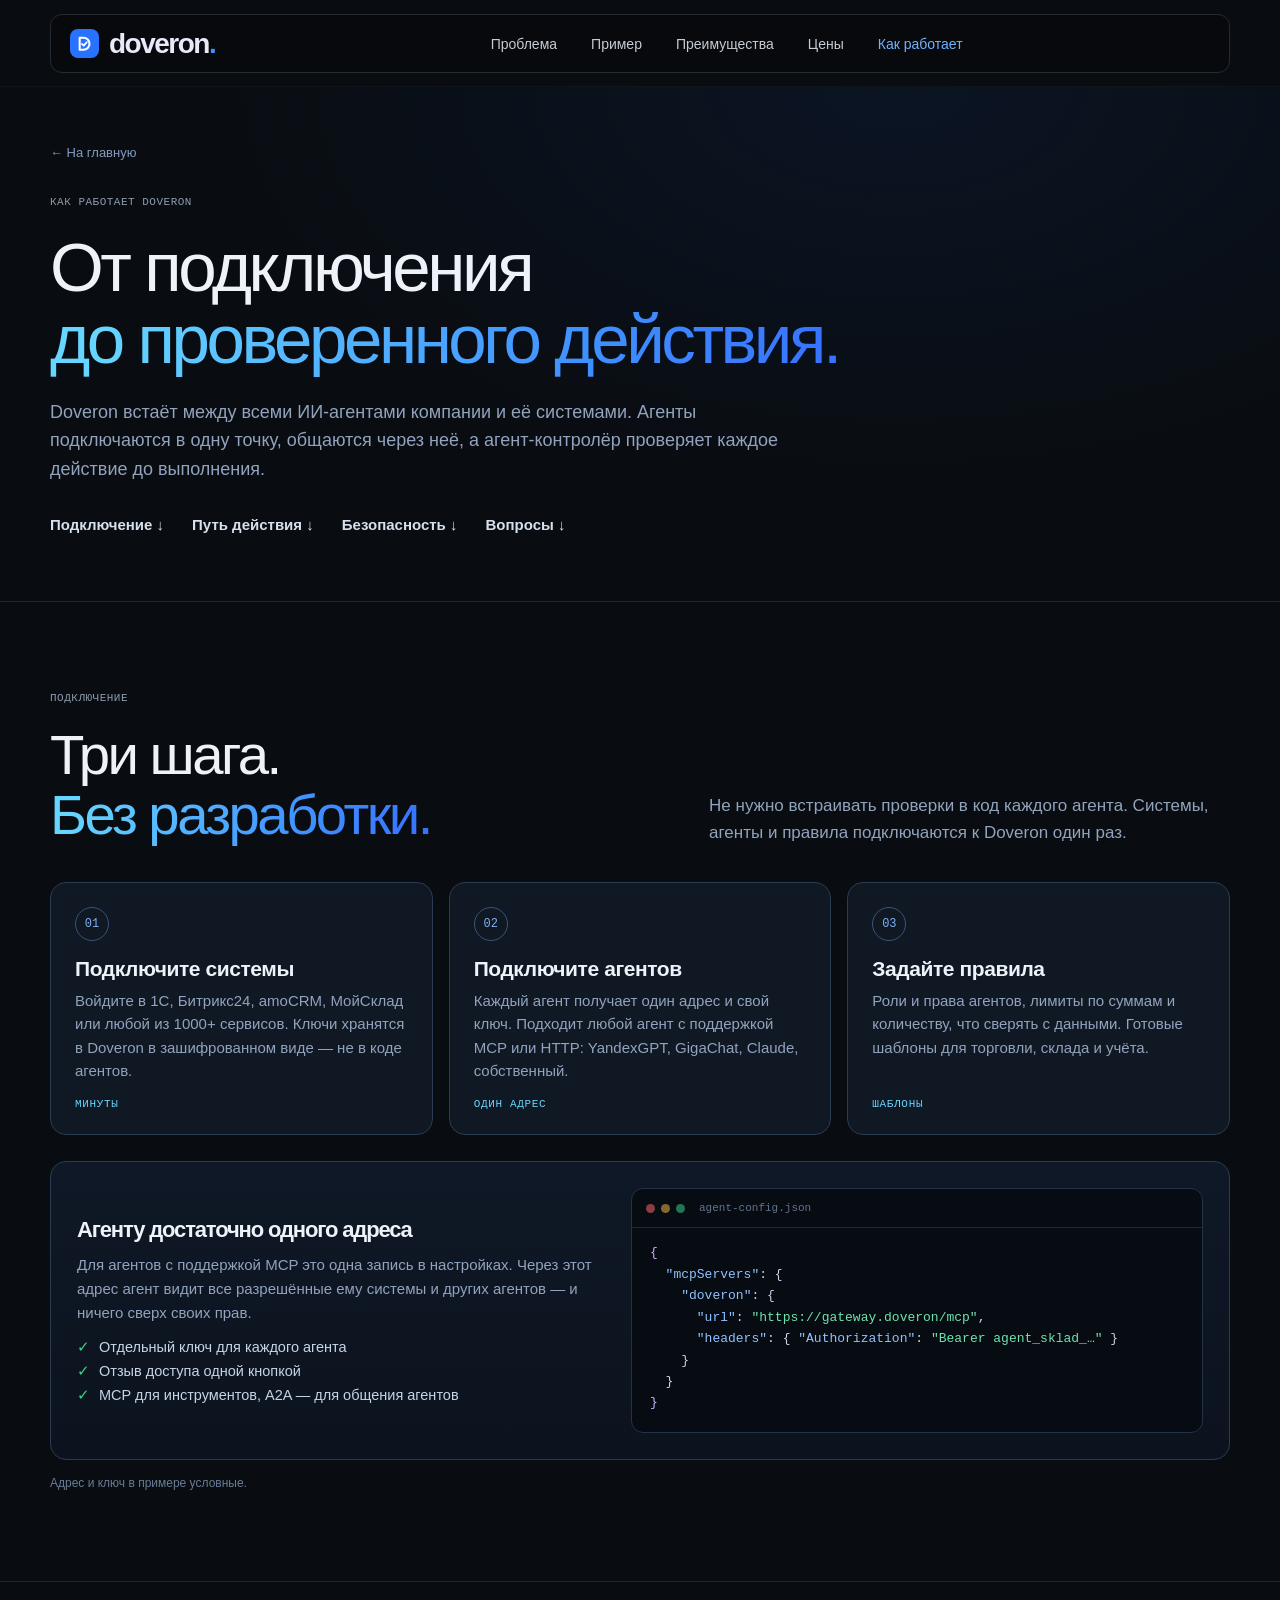
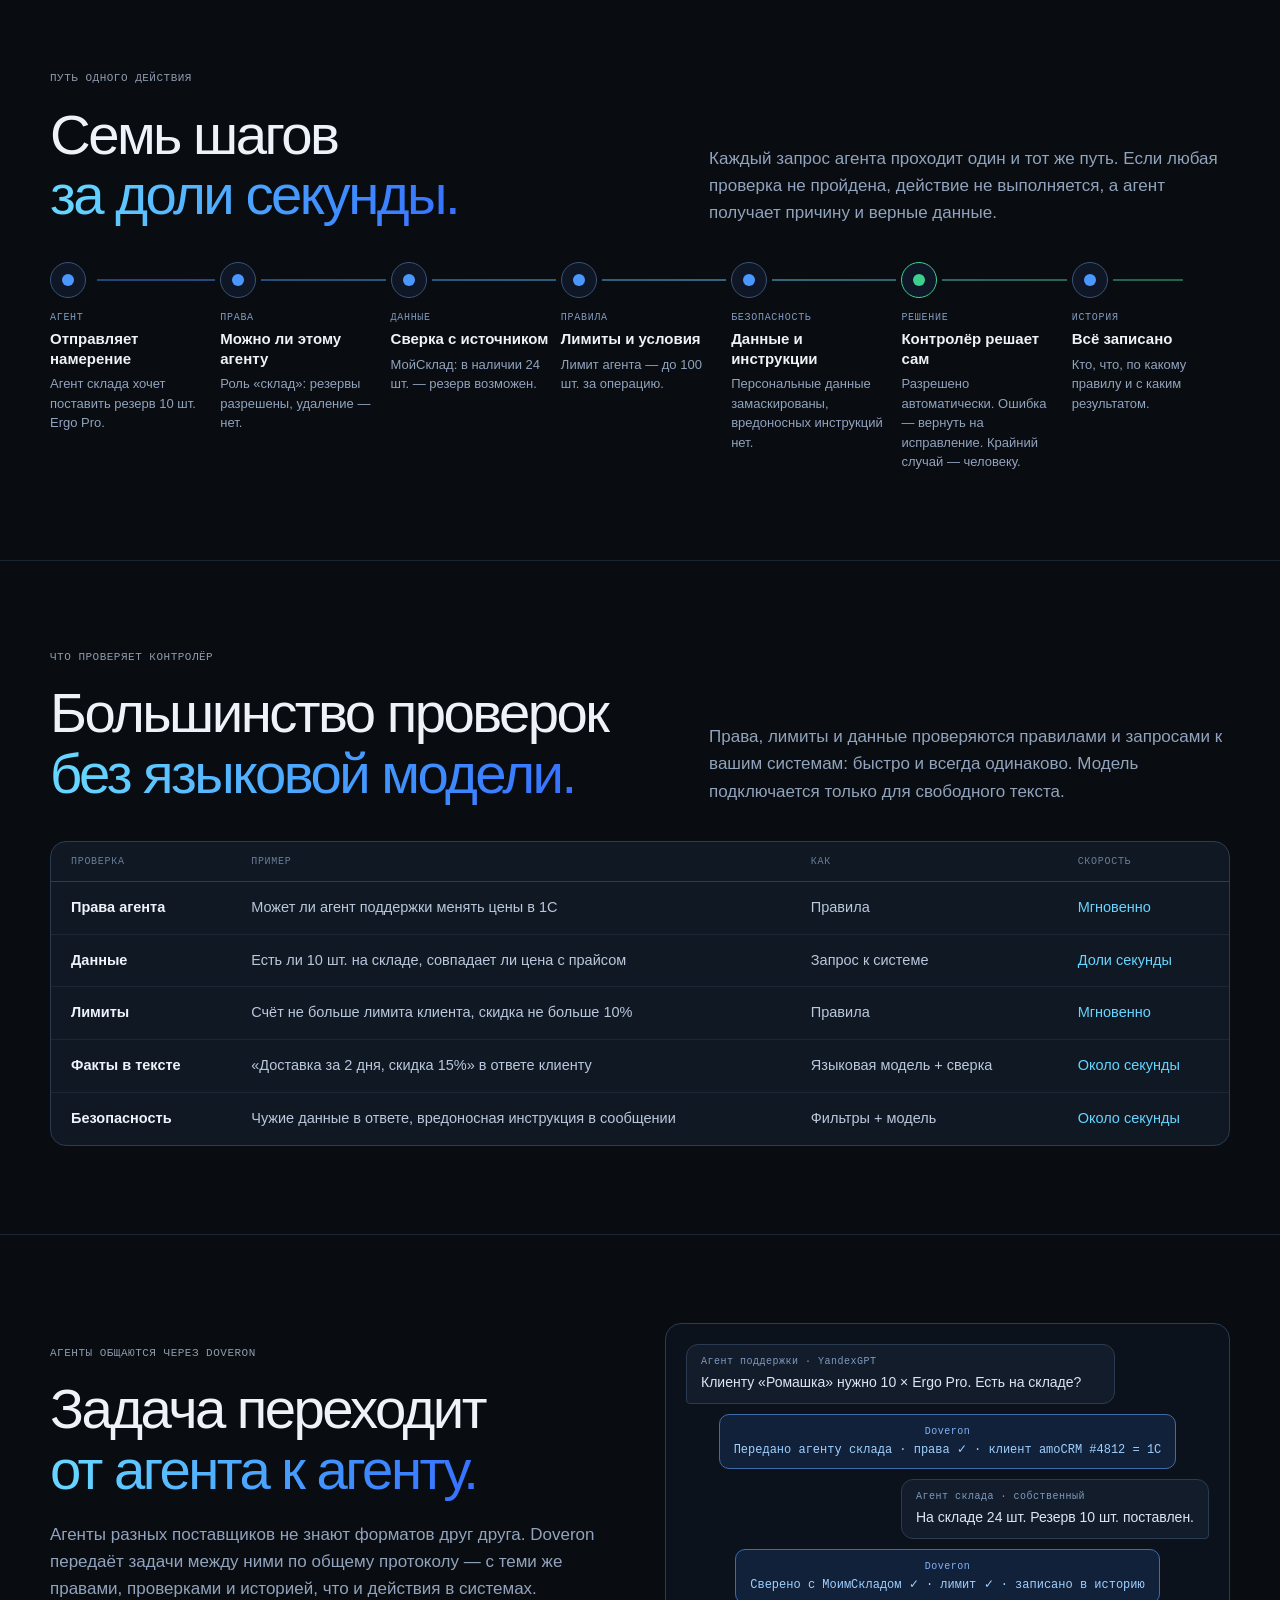
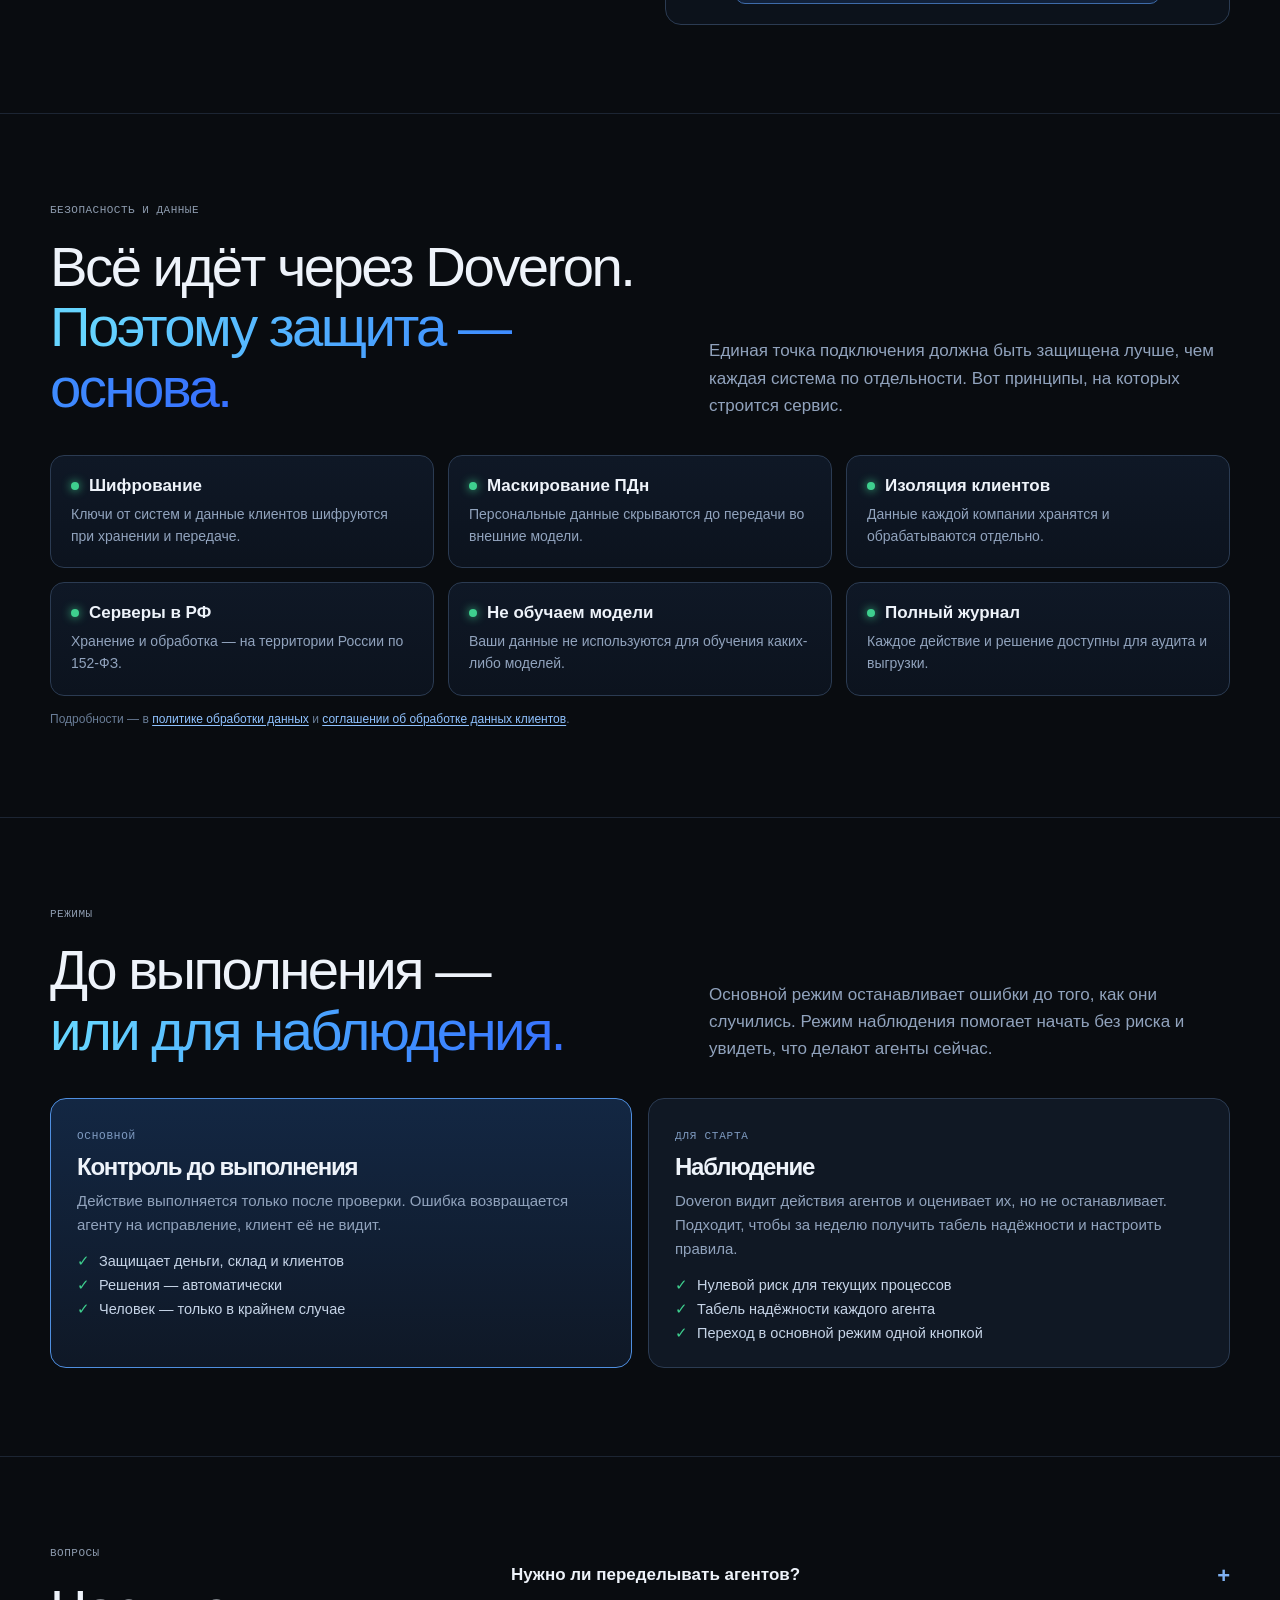
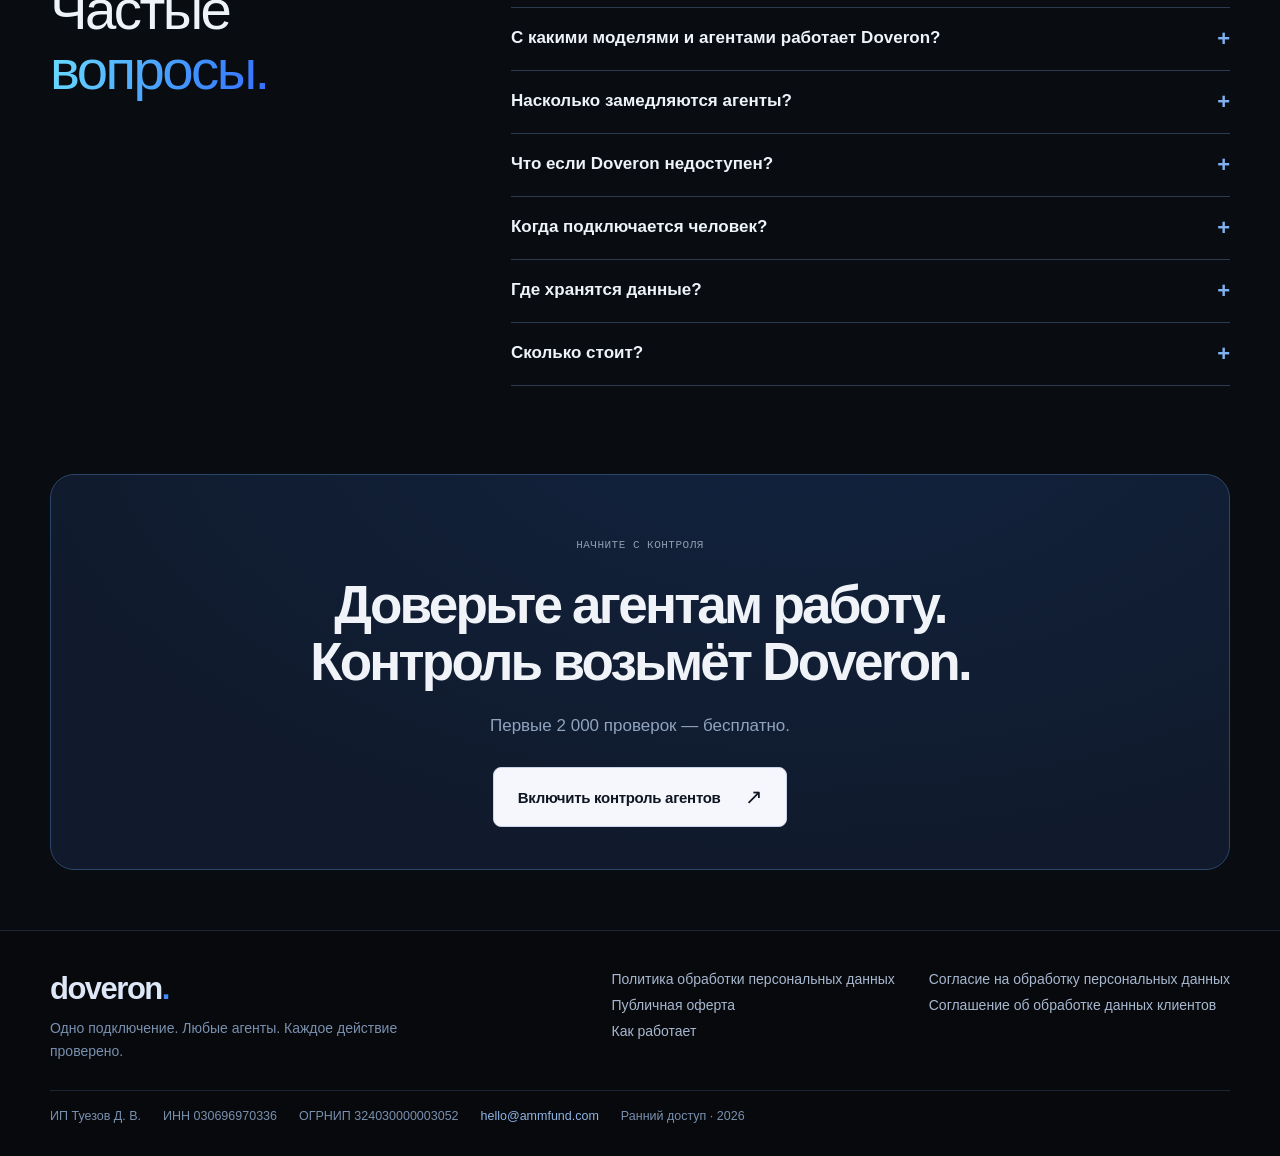
==== how-it-works.html @ cd2fb4e8 "Doveron — сайт Co-Authored-By: Claude Opus 5.5 <noreply@anthropic.com>" ====
<!DOCTYPE html><html lang="ru"><head><meta charset="UTF-8"><meta name="viewport" content="width=device-width, initial-scale=1"><title>Как работает Doveron — подключение, проверки и безопасность</title><meta name="description" content="Как Doveron подключает всех ИИ-агентов компании к системам и проверяет каждое их действие: подключение, путь действия, проверки, безопасность, вопросы."><meta name="theme-color" content="#090c10"><link rel="icon" type="image/svg+xml" href="data:image/svg+xml,%3Csvg xmlns='http://www.w3.org/2000/svg' viewBox='0 0 64 64'%3E%3Crect width='64' height='64' rx='16' fill='%232872ff'/%3E%3Cpath d='M19 15h11a17 17 0 0 1 0 34H19z' fill='none' stroke='white' stroke-width='6' stroke-linejoin='round'/%3E%3Cpath d='m25.5 32.5 5 5 9-10' fill='none' stroke='white' stroke-width='5' stroke-linecap='round' stroke-linejoin='round'/%3E%3C/svg%3E"><link rel="stylesheet" href="styles.css"><link rel="stylesheet" href="system.css"><link rel="stylesheet" href="platform.css"></head><body class="electric-theme"><a class="skip" href="#main">К содержанию</a><header class="header tech-header"><div class="nav wrap"><a class="brand" href="index.html" aria-label="Doveron — на главную"><span class="brand-mark" aria-hidden="true"><svg viewBox="0 0 64 64" aria-hidden="true"><path d="M19 15h11a17 17 0 0 1 0 34H19z" fill="none" stroke="#fff" stroke-width="6" stroke-linejoin="round"/><path d="m25.5 32.5 5 5 9-10" fill="none" stroke="#fff" stroke-width="5" stroke-linecap="round" stroke-linejoin="round"/></svg></span>doveron<span class="brand-dot">.</span></a><nav id="main-nav" aria-label="Основная навигация"><a href="index.html#pain">Проблема</a><a href="index.html#example">Пример</a><a href="index.html#problems">Преимущества</a><a href="index.html#pricing">Цены</a><a href="how-it-works.html" aria-current="page">Как работает</a></nav><button class="menu-toggle" aria-label="Открыть меню" aria-expanded="false" aria-controls="main-nav"><span></span><span></span></button></div></header><main id="main"><section class="vx hw-hero"><div class="wrap"><a class="back-link" href="index.html">← На главную</a><span class="kicker">КАК РАБОТАЕТ DOVERON</span><h1>От подключения <br><span class="gradient-text">до проверенного действия.</span></h1><p>Doveron встаёт между всеми ИИ-агентами компании и её системами. Агенты подключаются в одну точку, общаются через неё, а агент-контролёр проверяет каждое действие до выполнения.</p><div class="hw-hero-links"><a class="plain-link" href="#connect">Подключение ↓</a><a class="plain-link" href="#flow">Путь действия ↓</a><a class="plain-link" href="#security">Безопасность ↓</a><a class="plain-link" href="#faq">Вопросы ↓</a></div></div></section><section class="vx vx-section" id="connect"><div class="wrap"><div class="vx-head"><div><span class="kicker">ПОДКЛЮЧЕНИЕ</span><h2>Три шага. <br><span class="gradient-text">Без разработки.</span></h2></div><p>Не нужно встраивать проверки в код каждого агента. Системы, агенты и правила подключаются к Doveron один раз.</p></div><div class="hw-steps"><article class="hw-step"><span class="hw-num">01</span><h3>Подключите системы</h3><p>Войдите в 1С, Битрикс24, amoCRM, МойСклад или любой из 1000+ сервисов. Ключи хранятся в Doveron в зашифрованном виде — не в коде агентов.</p><em>Минуты</em></article><article class="hw-step"><span class="hw-num">02</span><h3>Подключите агентов</h3><p>Каждый агент получает один адрес и свой ключ. Подходит любой агент с поддержкой MCP или HTTP: YandexGPT, GigaChat, Claude, собственный.</p><em>Один адрес</em></article><article class="hw-step"><span class="hw-num">03</span><h3>Задайте правила</h3><p>Роли и права агентов, лимиты по суммам и количеству, что сверять с данными. Готовые шаблоны для торговли, склада и учёта.</p><em>Шаблоны</em></article></div><div class="hw-code-row"><div><h3>Агенту достаточно одного адреса</h3><p>Для агентов с поддержкой MCP это одна запись в настройках. Через этот адрес агент видит все разрешённые ему системы и других агентов — и ничего сверх своих прав.</p><ul class="hw-list"><li>Отдельный ключ для каждого агента</li><li>Отзыв доступа одной кнопкой</li><li>MCP для инструментов, A2A — для общения агентов</li></ul></div><pre class="hw-code" aria-label="Пример настройки агента"><span class="hw-code-bar"><i></i><i></i><i></i>agent-config.json</span><span class="c-k">{</span>
  <span class="c-s">"mcpServers"</span>: {
    <span class="c-s">"doveron"</span>: {
      <span class="c-s">"url"</span>: <span class="c-v">"https://gateway.doveron/mcp"</span>,
      <span class="c-s">"headers"</span>: { <span class="c-s">"Authorization"</span>: <span class="c-v">"Bearer agent_sklad_…"</span> }
    }
  }
<span class="c-k">}</span></pre></div><p class="ex-note">Адрес и ключ в примере условные.</p></div></section><section class="vx vx-section" id="flow"><div class="wrap"><div class="vx-head"><div><span class="kicker">ПУТЬ ОДНОГО ДЕЙСТВИЯ</span><h2>Семь шагов <br><span class="gradient-text">за доли секунды.</span></h2></div><p>Каждый запрос агента проходит один и тот же путь. Если любая проверка не пройдена, действие не выполняется, а агент получает причину и верные данные.</p></div><ol class="hw-flow"><li class="hw-flow-in"><span class="hw-flow-dot" aria-hidden="true"></span><div><b>Агент</b><strong>Отправляет намерение</strong><p>Агент склада хочет поставить резерв 10 шт. Ergo Pro.</p></div></li><li class="hw-flow-ok"><span class="hw-flow-dot" aria-hidden="true"></span><div><b>Права</b><strong>Можно ли этому агенту</strong><p>Роль «склад»: резервы разрешены, удаление — нет.</p></div></li><li class="hw-flow-ok"><span class="hw-flow-dot" aria-hidden="true"></span><div><b>Данные</b><strong>Сверка с источником</strong><p>МойСклад: в наличии 24 шт. — резерв возможен.</p></div></li><li class="hw-flow-ok"><span class="hw-flow-dot" aria-hidden="true"></span><div><b>Правила</b><strong>Лимиты и условия</strong><p>Лимит агента — до 100 шт. за операцию.</p></div></li><li class="hw-flow-ok"><span class="hw-flow-dot" aria-hidden="true"></span><div><b>Безопасность</b><strong>Данные и инструкции</strong><p>Персональные данные замаскированы, вредоносных инструкций нет.</p></div></li><li class="hw-flow-dec"><span class="hw-flow-dot" aria-hidden="true"></span><div><b>Решение</b><strong>Контролёр решает сам</strong><p>Разрешено автоматически. Ошибка — вернуть на исправление. Крайний случай — человеку.</p></div></li><li class="hw-flow-log"><span class="hw-flow-dot" aria-hidden="true"></span><div><b>История</b><strong>Всё записано</strong><p>Кто, что, по какому правилу и с каким результатом.</p></div></li></ol></div></section><section class="vx vx-section" id="checks"><div class="wrap"><div class="vx-head"><div><span class="kicker">ЧТО ПРОВЕРЯЕТ КОНТРОЛЁР</span><h2>Большинство проверок <br><span class="gradient-text">без языковой модели.</span></h2></div><p>Права, лимиты и данные проверяются правилами и запросами к вашим системам: быстро и всегда одинаково. Модель подключается только для свободного текста.</p></div><div class="hw-table"><table><thead><tr><th>Проверка</th><th>Пример</th><th>Как</th><th>Скорость</th></tr></thead><tbody><tr><td><strong>Права агента</strong></td><td>Может ли агент поддержки менять цены в 1С</td><td>Правила</td><td>Мгновенно</td></tr><tr><td><strong>Данные</strong></td><td>Есть ли 10 шт. на складе, совпадает ли цена с прайсом</td><td>Запрос к системе</td><td>Доли секунды</td></tr><tr><td><strong>Лимиты</strong></td><td>Счёт не больше лимита клиента, скидка не больше 10%</td><td>Правила</td><td>Мгновенно</td></tr><tr><td><strong>Факты в тексте</strong></td><td>«Доставка за 2 дня, скидка 15%» в ответе клиенту</td><td>Языковая модель + сверка</td><td>Около секунды</td></tr><tr><td><strong>Безопасность</strong></td><td>Чужие данные в ответе, вредоносная инструкция в сообщении</td><td>Фильтры + модель</td><td>Около секунды</td></tr></tbody></table></div></div></section><section class="vx vx-section" id="a2a"><div class="wrap"><div class="hw-a2a"><div><span class="kicker">АГЕНТЫ ОБЩАЮТСЯ ЧЕРЕЗ DOVERON</span><h2>Задача переходит <br><span class="gradient-text">от агента к агенту.</span></h2><p>Агенты разных поставщиков не знают форматов друг друга. Doveron передаёт задачи между ними по общему протоколу — с теми же правами, проверками и историей, что и действия в системах.</p></div><div class="hw-chat" aria-label="Пример передачи задачи между агентами"><div class="hw-msg"><b>Агент поддержки · YandexGPT</b><p>Клиенту «Ромашка» нужно 10 × Ergo Pro. Есть на складе?</p></div><div class="hw-msg hw-msg-v"><b>Doveron</b><p>Передано агенту склада · права ✓ · клиент amoCRM #4812 = 1С</p></div><div class="hw-msg hw-msg-r"><b>Агент склада · собственный</b><p>На складе 24 шт. Резерв 10 шт. поставлен.</p></div><div class="hw-msg hw-msg-v"><b>Doveron</b><p>Сверено с МоимСкладом ✓ · лимит ✓ · записано в историю</p></div></div></div></div></section><section class="vx vx-section" id="security"><div class="wrap"><div class="vx-head"><div><span class="kicker">БЕЗОПАСНОСТЬ И ДАННЫЕ</span><h2>Всё идёт через Doveron. <br><span class="gradient-text">Поэтому защита — основа.</span></h2></div><p>Единая точка подключения должна быть защищена лучше, чем каждая система по отдельности. Вот принципы, на которых строится сервис.</p></div><div class="hw-sec"><div><strong>Шифрование</strong><p>Ключи от систем и данные клиентов шифруются при хранении и передаче.</p></div><div><strong>Маскирование ПДн</strong><p>Персональные данные скрываются до передачи во внешние модели.</p></div><div><strong>Изоляция клиентов</strong><p>Данные каждой компании хранятся и обрабатываются отдельно.</p></div><div><strong>Серверы в РФ</strong><p>Хранение и обработка — на территории России по 152-ФЗ.</p></div><div><strong>Не обучаем модели</strong><p>Ваши данные не используются для обучения каких-либо моделей.</p></div><div><strong>Полный журнал</strong><p>Каждое действие и решение доступны для аудита и выгрузки.</p></div></div><p class="ex-note">Подробности — в <a href="legal/privacy.html">политике обработки данных</a> и <a href="legal/dpa.html">соглашении об обработке данных клиентов</a>.</p></div></section><section class="vx vx-section" id="modes"><div class="wrap"><div class="vx-head"><div><span class="kicker">РЕЖИМЫ</span><h2>До выполнения — <br><span class="gradient-text">или для наблюдения.</span></h2></div><p>Основной режим останавливает ошибки до того, как они случились. Режим наблюдения помогает начать без риска и увидеть, что делают агенты сейчас.</p></div><div class="hw-modes"><article class="is-main"><span>ОСНОВНОЙ</span><h3>Контроль до выполнения</h3><p>Действие выполняется только после проверки. Ошибка возвращается агенту на исправление, клиент её не видит.</p><ul class="hw-list"><li>Защищает деньги, склад и клиентов</li><li>Решения — автоматически</li><li>Человек — только в крайнем случае</li></ul></article><article><span>ДЛЯ СТАРТА</span><h3>Наблюдение</h3><p>Doveron видит действия агентов и оценивает их, но не останавливает. Подходит, чтобы за неделю получить табель надёжности и настроить правила.</p><ul class="hw-list"><li>Нулевой риск для текущих процессов</li><li>Табель надёжности каждого агента</li><li>Переход в основной режим одной кнопкой</li></ul></article></div></div></section><section class="vx vx-section" id="faq"><div class="wrap hw-faq"><div><span class="kicker">ВОПРОСЫ</span><h2>Частые <br><span class="gradient-text">вопросы.</span></h2></div><div class="hw-faq-list"><details><summary>Нужно ли переделывать агентов?</summary><p>Нет. Агент меняет адрес, по которому обращается к системам, на адрес Doveron. Логика и модель агента остаются вашими.</p></details><details><summary>С какими моделями и агентами работает Doveron?</summary><p>С любыми: YandexGPT, GigaChat, Claude, открытые модели и собственные агенты. Правила и проверки одинаковы для всех — поэтому оценка независимая.</p></details><details><summary>Насколько замедляются агенты?</summary><p>Проверка прав и лимитов занимает миллисекунды, сверка с системой — доли секунды. Проверка свободного текста языковой моделью — около секунды, её включают только там, где это нужно.</p></details><details><summary>Что если Doveron недоступен?</summary><p>Поведение задаёте вы: остановить действия агентов или пропускать только чтение данных. Молча пропустить непроверенное действие шлюз не может.</p></details><details><summary>Когда подключается человек?</summary><p>Только в крайнем случае: источник данных не отвечает, данные в системах противоречат друг другу или действие выходит за все лимиты. Остальное контролёр решает сам.</p></details><details><summary>Где хранятся данные?</summary><p>На серверах в России. Данные клиентов обрабатываются по поручению в рамках соглашения об обработке данных и не используются ни для чего другого.</p></details><details><summary>Сколько стоит?</summary><p>Первые 2 000 проверок в месяц — бесплатно. Дальше 0,7–1 ₽ за проверку, чтение данных — от 0,15 ₽. Для больших объёмов — пакеты и индивидуальные условия.</p></details></div></div></section><section class="pilot-section wrap" id="pilot"><div class="pilot-wash" aria-hidden="true"></div><div class="pilot-content"><span class="kicker">НАЧНИТЕ С КОНТРОЛЯ</span><h2>Доверьте агентам работу. <br>Контроль возьмёт Doveron.</h2><p>Первые 2 000 проверок — бесплатно.</p><button class="button dark" data-audit>Включить контроль агентов <span aria-hidden="true">↗</span></button></div></section></main><footer class="vfoot"><div class="wrap"><div class="vfoot-top"><div><a class="brand" href="index.html">doveron<span class="brand-dot">.</span></a><p>Одно подключение. Любые агенты. Каждое действие проверено.</p></div><div class="vfoot-links"><a href="legal/privacy.html">Политика обработки персональных данных</a><a href="legal/consent.html">Согласие на обработку персональных данных</a><a href="legal/offer.html">Публичная оферта</a><a href="legal/dpa.html">Соглашение об обработке данных клиентов</a><a href="how-it-works.html">Как работает</a></div></div><div class="vfoot-req"><span>ИП Туезов Д. В.</span><span>ИНН 030696970336</span><span>ОГРНИП 324030000003052</span><a href="mailto:hello@ammfund.com">hello@ammfund.com</a><span>Ранний доступ · 2026</span></div></div></footer><dialog id="audit-dialog" aria-labelledby="dialog-title"><button class="dialog-close" aria-label="Закрыть">×</button><span class="eyebrow">НАЧНЁМ С ВАШЕГО СЦЕНАРИЯ</span><h2 id="dialog-title">Включим контроль <br>над вашими ИИ-агентами.</h2><p>Выберем системы для подключения, источники проверки и действия, которым нужны разрешения.</p><form id="audit-form"><label>Компания<input name="company" required maxlength="120" autocomplete="organization" placeholder="Название компании"></label><label>Рабочий email<input name="email" type="email" required maxlength="180" autocomplete="email" placeholder="you@company.ru"></label><label>Сценарий<select name="scenario"><option>Подключить агентов к 1С, Битрикс24, amoCRM, МоемуСкладу</option><option>Связать нескольких агентов между собой</option><option>Права, лимиты и автоматический контроль</option><option>Проверка ответов агентов по данным</option><option>Партнёрство для интеграторов</option></select></label><label class="consent-check"><input type="checkbox" name="consent" required><span>Даю <a href="legal/consent.html" target="_blank" rel="noopener">согласие на обработку персональных данных</a> и принимаю <a href="legal/privacy.html" target="_blank" rel="noopener">политику обработки</a></span></label><p class="form-note">Демонстрационная форма: данные не отправляются. Можно скачать запрос и передать его команде продукта.</p><button class="button primary" type="submit">Скачать запрос на внедрение <span aria-hidden="true">↓</span></button><p class="form-result" role="status" hidden>Запрос подготовлен. Файл скачан на ваше устройство; данные никуда не отправлены.</p></form></dialog><script src="script.js"></script></body></html>
---- styles.css ----
:root{--ink:#151726;--muted:#646779;--blue:#5149ea;--line:#dedfea;--surface:#f6f6fa;--mono:ui-monospace,SFMono-Regular,Consolas,monospace;font-family:-apple-system,BlinkMacSystemFont,'Segoe UI',Arial,sans-serif;color:var(--ink);background:#fff;font-synthesis:none}*{box-sizing:border-box}html{scroll-padding-top:100px}body{margin:0}button,input,select{font:inherit;color:inherit}button,a{-webkit-tap-highlight-color:transparent}button{cursor:pointer}a{color:inherit;text-decoration:none}h1,h2,h3,p{margin:0}h1,h2,h3{font-weight:600;letter-spacing:-.052em}p{line-height:1.6}button:focus-visible,a:focus-visible,input:focus-visible,select:focus-visible,summary:focus-visible,[tabindex]:focus-visible{outline:3px solid #8a7dff;outline-offset:5px}[hidden]{display:none!important}.wrap{width:min(1360px,calc(100% - 100px));margin:auto}.skip{position:fixed;left:20px;top:-100px;z-index:100;background:white;padding:10px}.skip:focus{top:10px}.header{position:sticky;top:0;height:88px;z-index:50;background:#ffffffd9;backdrop-filter:blur(24px);border-bottom:1px solid #1c20320a}.nav{height:100%;display:flex;align-items:center;gap:28px}.brand{display:inline-flex;align-items:center;font-size:31px;font-weight:750;letter-spacing:-1.5px;flex:none}.brand-mark{display:flex;align-items:center;justify-content:center;width:33px;height:33px;border-radius:10px;background:var(--ink);color:#fff;font-size:29px;letter-spacing:-3px;margin-right:10px;padding:0 3px 5px 0}.brand-dot{color:var(--blue)}nav{display:flex;align-items:center;gap:34px;margin:auto;font-size:14px;font-weight:500}nav a:hover,nav [aria-current]{color:var(--blue)}nav span{font-size:16px;padding-left:5px}.button{display:inline-flex;align-items:center;justify-content:center;gap:24px;min-height:57px;padding:17px 24px;font-size:15px;font-weight:550;letter-spacing:-.02em;border:1px solid transparent;border-radius:10px;transition:transform .2s,box-shadow .2s,background .2s}.button:hover{transform:translateY(-2px);box-shadow:0 6px 18px #12162b15}.button>span{font-size:21px}.dark{background:var(--ink);color:#fff}.dark:hover{background:#31304b}.button.small{min-height:44px;font-size:14px;padding:11px 18px;gap:17px}.plain-link{display:inline-flex;align-items:center;gap:18px;font-size:15px;font-weight:550;background:transparent;border:0;padding:4px 0;cursor:pointer}.plain-link:hover{color:var(--blue)}.plain-link span{font-size:20px}.menu-toggle{display:none}.kicker{font:11px/1.5 var(--mono);letter-spacing:.045em;color:#62687e;display:flex;align-items:center;gap:11px}.kicker-line{width:23px;height:1px;background:#6e718a}.hero-stage{position:relative;isolation:isolate;overflow:hidden;background:#f6f7fd}.aurora{position:absolute;inset:-25%;z-index:-1;background:radial-gradient(ellipse at 76% 57%,#9dfbfc 0%,transparent 26%),radial-gradient(ellipse at 66% 54%,#6b71ffb0 0%,transparent 30%),radial-gradient(ellipse at 72% 36%,#eca5fb8f 0%,transparent 32%),radial-gradient(ellipse at 81% 75%,#acbdff 0%,transparent 31%),linear-gradient(120deg,#fcfcff 27%,#edf0ff 73%);background-size:110% 130%;animation:aurora 18s ease-in-out infinite alternate;transform:translateZ(0)}.hero-grid{display:grid;grid-template-columns:1.05fr 1fr;align-items:center;gap:16px;min-height:680px;padding-top:48px;padding-bottom:64px}.hero-copy{position:relative;z-index:3}.hero-copy h1{font-size:clamp(57px,5.6vw,83px);line-height:1.02;letter-spacing:-.063em;margin:25px 0 26px;font-weight:650}.gradient-text{background:linear-gradient(105deg,#332751 5%,#6158ec 30%,#645ced 50%,#a14693 68%,#244e72 88%);background-size:250% 100%;background-clip:text;-webkit-background-clip:text;color:transparent;animation:text-sheen 13s ease-in-out infinite alternate}.hero-copy>p{font-size:18px;color:#626778;max-width:470px;letter-spacing:-.018em}.hero-actions{display:flex;align-items:center;gap:24px;margin-top:33px;flex-wrap:wrap}.hero-note{font-size:12px;color:#767a8a;margin-top:21px}.verification-art{position:relative;height:500px;min-width:0;perspective:1200px}.verification-gate{position:absolute;left:34%;top:0;width:33%;height:93%;border-radius:140px;background:linear-gradient(100deg,#ffffff17,#ffffff88 20%,#ffffff10 35%,#c7d2fd63 63%,#fff7 78%,#7f66e510);border:1px solid #ffffffb3;box-shadow:inset 2px 0 9px #fff8,inset -3px 0 8px #fff7,18px 2px 45px #535fe82b;transform:rotate(18deg);overflow:hidden;display:flex;flex-direction:column;align-items:center;justify-content:center}.verification-gate>span{font-size:26px;font-weight:350;letter-spacing:.04em;writing-mode:vertical-rl;color:#53538183;z-index:1}.verification-gate>small{position:absolute;bottom:29px;left:48%;writing-mode:vertical-rl;font:8px/1 var(--mono);letter-spacing:.09em;color:#5e62868a;height:106px}.gate-light{position:absolute;inset:-90% -120%;background:conic-gradient(from 20deg,transparent 30%,#fff 37%,#c9ffffd9 39%,#fff0 45%,transparent 70%,#eea1ffc9 80%,transparent 85%);animation:gate-spin 12s linear infinite}.floating-answer,.floating-verdict{position:absolute;border-radius:17px;backdrop-filter:blur(16px)}.floating-answer{top:45px;left:0;width:73%;max-width:320px;background:#ffffffdc;border:1px solid #fff;box-shadow:0 16px 65px #353f8320;padding:22px 25px;transform:rotate(-4deg);animation:card-float 9s ease-in-out infinite}.micro-label{font:10px/1.5 var(--mono);letter-spacing:.04em;display:flex;justify-content:space-between;align-items:center;color:#8589a1}.micro-label>span{font-size:18px}.floating-answer>p{font-size:16px;line-height:1.4;margin-top:20px;letter-spacing:-.02em}.agent-price{font-size:55px;letter-spacing:-.07em;font-weight:500;margin-top:11px;line-height:1.1}.agent-price>span{font-size:37px;font-weight:400;color:#969db5}.answer-bottom{border-top:1px solid #e5e7ef;margin-top:19px;padding-top:12px;font-size:10px;color:#8b90a3;display:flex;justify-content:space-between;gap:8px}.unverified{color:#9a7043}.floating-verdict{top:257px;right:0;width:80%;max-width:354px;background:#191c32f2;color:#fff;padding:22px 25px;box-shadow:0 28px 65px #2b306234;border:1px solid #ffffff40;transform:rotate(3deg);animation:card-float-second 10s ease-in-out infinite}.floating-verdict .micro-label{color:#9fa5c1}.live-indicator{width:6px;height:6px;background:#bfb4ff;border-radius:50%;box-shadow:0 0 14px #bfb4ff}.verdict-head{display:flex;align-items:center;gap:10px;margin-top:22px}.verdict-head>span{font-size:29px;color:#b9a4ff;font-weight:300}.verdict-head h2{font-size:21px;letter-spacing:-.03em;font-weight:500}.price-comparison{display:grid;grid-template-columns:1fr 1fr;gap:20px;margin:16px 0 20px}.price-comparison>div>span{display:block;font-size:11px;color:#868fab;margin-bottom:6px}.price-comparison s{font-size:24px;color:#8d95b1;font-weight:400;text-decoration-thickness:1px}.price-comparison strong{font-size:27px;font-weight:500;letter-spacing:-.04em}.check-line{font-size:11px;color:#bec3e0;border-top:1px solid #ffffff1a;padding-top:14px;display:flex;align-items:center;gap:10px}.check-line>span{color:#b6a4ff}.orbital-line{position:absolute;top:138px;left:2%;width:96%;height:227px;transform:rotate(-26deg);border:1px solid #f8ffff99;border-radius:50%}.flow-packet{position:absolute;width:7px;height:7px;background:white;border-radius:50%;box-shadow:0 0 16px 4px #a4dfff;z-index:2;animation:packet-flow 6s ease-in-out infinite}.packet-a{left:20%;top:208px}.packet-b{left:20%;top:208px;animation-delay:3s}.scene-caption{position:absolute;left:0;right:0;bottom:-15px;display:flex;align-items:center;justify-content:space-between;gap:10px}.scene-caption>span{font:9px var(--mono);letter-spacing:.07em;color:#7b83a1}.motion-toggle{border:1px solid #9b9cc330;background:#ffffff75;display:flex;align-items:center;justify-content:center;width:30px;height:30px;border-radius:50%;color:#747997;font-size:13px}.motion-paused *,.motion-paused *:before,.motion-paused *:after{animation-play-state:paused!important}.hero-bottom{border-top:1px solid #b9bfd344;display:flex;align-items:center;justify-content:space-between;gap:22px;padding:25px 0}.hero-bottom>span:first-child{font:10px var(--mono);letter-spacing:.05em;color:#858aa0}.hero-bottom>span:last-child{font-size:11px;color:#81879c}.hero-bottom>div{display:flex;gap:22px;align-items:center;font-size:17px;letter-spacing:-.04em;font-weight:500}.hero-bottom b{font-size:13px;color:#b1b5c7;font-weight:300}.section{padding:104px 0}.section-top{display:flex;align-items:center;justify-content:space-between;gap:20px;margin-bottom:38px}.small-note{font-size:13px;color:#8c90a2}.problem-intro{display:flex;align-items:end;justify-content:space-between;gap:40px;margin-bottom:48px}.problem-intro h2,.bridge-section h2,.audience-grid h2{font-size:clamp(39px,4vw,56px);line-height:1.06;letter-spacing:-.055em}.problem-intro>p{font-size:17px;color:var(--muted);line-height:1.6;max-width:455px;margin-bottom:4px}.pain-row{display:grid;grid-template-columns:42px 1.13fr 1.2fr .6fr;gap:28px;padding:30px 0;border-top:1px solid var(--line);align-items:center;transition:background .25s,padding .25s}.pain-row:hover{background:#fafafe;padding-left:10px;padding-right:10px}.pain-row:last-child{border-bottom:1px solid var(--line)}.row-number{font:12px var(--mono);color:#9a9eb1;align-self:start;padding-top:4px}.pain-statement>span{font-size:14px;color:#7b8094}.pain-statement h3{font-size:25px;letter-spacing:-.035em;line-height:1.2;margin-top:8px;font-weight:550}.pain-row>p{font-size:15px;line-height:1.6;color:#74798b;max-width:360px}.pain-cost{padding-left:30px;border-left:1px solid var(--line)}.pain-cost>span{font-size:11px;color:#9196a8;display:block;margin-bottom:9px}.pain-cost strong{font-size:15px;color:#93637d;font-weight:500}.ledger-foot{display:flex;align-items:start;justify-content:space-between;gap:30px;padding-top:24px}.ledger-foot>span{font-size:11px;color:#9a9eaf}.ledger-foot>strong{font-size:16px;font-weight:400;line-height:1.6;letter-spacing:-.02em}.bridge-section{position:relative;background:#17192b;color:#f4f4ff;padding:78px 0;overflow:hidden}.bridge-section:before{content:'';position:absolute;inset:0;background:radial-gradient(ellipse at 88% 65%,#6357c327,transparent 50%);pointer-events:none}.bridge-grid{display:grid;grid-template-columns:1.1fr 1fr;align-items:center;gap:90px}.kicker.light{color:#8b90ac}.bridge-section h2{margin:22px 0;font-weight:500}.bridge-section .gradient-text{background-image:linear-gradient(100deg,#b9adff,#d9b0e8,#b3efff,#c6bbff)}.bridge-section p{color:#9dA3bf;font-size:16px;max-width:440px;margin-bottom:29px}.light-button{background:#f1efff;color:#25243b}.proof-sheet{position:relative;border:1px solid #999bcc34;background:#ffffff04;border-radius:13px;overflow:hidden;padding:24px 26px}.sheet-top{display:flex;justify-content:space-between;gap:15px;font:10px var(--mono);color:#777f9d;border-bottom:1px solid #999bcc20;padding-bottom:23px}.proof-line{display:flex;align-items:center;justify-content:space-between;gap:18px;padding:20px 0;border-bottom:1px solid #999bcc20}.proof-line>span{font-size:12px;color:#929ab6}.proof-line>strong{font-family:var(--mono);font-size:13px;font-weight:400;line-height:1.5;text-align:right}.proof-result{display:flex;gap:16px;align-items:center;padding-top:25px}.proof-result>span{font-size:37px;line-height:1;color:#c1b7ff}.proof-result strong{display:block;font-size:17px;font-weight:450;letter-spacing:-.03em}.proof-result small{display:block;font-size:11px;color:#8a92ad;margin-top:7px}.proof-scan{position:absolute;left:0;right:0;height:2px;top:0;background:linear-gradient(90deg,transparent,#cbd3ff,transparent);box-shadow:0 0 22px 4px #99b5ff30;animation:proof-scan 8s ease-in-out infinite;pointer-events:none}.audience-grid{display:grid;grid-template-columns:1fr 1fr;gap:90px}.audience-grid article+article{border-left:1px solid var(--line);padding-left:80px}.audience-index{font:11px var(--mono);color:#797f99}.audience-grid h2{font-size:46px;margin:24px 0}.audience-grid p{font-size:16px;color:var(--muted);max-width:495px}.audience-grid ul{list-style:none;padding:0;margin:25px 0 29px;font-size:14px;color:#555d76}.audience-grid li{margin:13px 0;padding-left:23px;position:relative}.audience-grid li:before{content:'↳';position:absolute;left:0;color:#a5a0d7}.pilot-section{border-radius:24px;isolation:isolate;position:relative;overflow:hidden;margin-bottom:60px;background:#f1f2fc;text-align:center}.pilot-wash{position:absolute;inset:-20%;z-index:-1;background:radial-gradient(ellipse at 3% 54%,#a8cbfd88,transparent 42%),radial-gradient(ellipse at 98% 66%,#cdc0ffcc,transparent 40%),radial-gradient(ellipse at 60% 0%,#f9c9ea88,transparent 36%);animation:aurora 19s ease-in-out infinite alternate}.pilot-content{padding:62px 70px 42px}.pilot-content>.kicker{justify-content:center}.pilot-content h2{font-size:53px;line-height:1.08;margin:22px 0}.pilot-content>p{font-size:17px;color:#6a7188;line-height:1.6}.pilot-content>.button{margin-top:28px}.pilot-steps{display:grid;grid-template-columns:repeat(3,1fr);margin-top:45px;padding-top:28px;border-top:1px solid #a7b0d333;gap:40px;text-align:left}.pilot-steps>div>span{font:12px var(--mono);color:#868eac;margin-right:15px}.pilot-steps strong{font-weight:550;font-size:17px}.pilot-steps p{font-size:13px;color:#7c8297;margin:11px 0 0 34px;line-height:1.5}.pilot-note{display:block;font-size:11px;color:#8c92a8;margin-top:34px}.footer{display:flex;align-items:center;gap:25px;padding:25px 0 36px}.footer>.brand{font-size:27px}.footer>span{font-size:12px;color:#7b8196}.footer>div{margin-left:auto;display:flex;align-items:center;gap:28px;font-size:12px}.footer>div>span{color:#9aa0b0}.footer a:hover{color:var(--blue)}dialog{border:1px solid #dfe1ee;border-radius:20px;padding:38px;width:min(520px,calc(100% - 32px));max-height:calc(100svh - 40px);box-shadow:0 24px 120px #0d144740;color:var(--ink);background:#fff}dialog::backdrop{background:#0b103664;backdrop-filter:blur(8px)}dialog .eyebrow{font:10px var(--mono);color:#7e799f}dialog h2{font-size:36px;line-height:1.08;margin:19px 0}dialog>p{font-size:15px;color:var(--muted)}.dialog-close{position:absolute;top:14px;right:15px;border:0;background:#f3f4fa;border-radius:50%;width:32px;height:32px;font-size:23px}form{margin-top:23px}form label{display:block;font-size:13px;font-weight:600;margin-top:17px}input,select{width:100%;padding:13px 14px;border:1px solid #dfe1ee;border-radius:8px;margin-top:8px;background:#fff;color:var(--ink);font-size:15px}form .button{width:100%;margin-top:18px;background:var(--ink);color:white}.form-note{font-size:12px;color:var(--muted);margin-top:17px}.form-result{color:#368370;font-size:13px;margin-top:14px}.motion-note{font-size:12px;color:#7b8097}.reveal{transition:opacity .7s,transform .7s}.motion-ready .reveal:not(.in-view){opacity:0;transform:translateY(22px)}
@keyframes aurora{0%{transform:translate(-1%,1%) scale(1);background-position:0% 50%}100%{transform:translate(3%,-3%) scale(1.07);background-position:100% 40%}}@keyframes text-sheen{0%{background-position:0% 50%}100%{background-position:100% 50%}}@keyframes gate-spin{to{transform:rotate(360deg)}}@keyframes card-float{0%,100%{transform:translateY(0) rotate(-4deg)}50%{transform:translateY(-10px) rotate(-2deg)}}@keyframes card-float-second{0%,100%{transform:translateY(0) rotate(3deg)}50%{transform:translateY(8px) rotate(1deg)}}@keyframes packet-flow{0%,15%{opacity:0;transform:translate(0,0)}30%{opacity:1}65%{opacity:1;transform:translate(160px,92px)}80%,100%{opacity:0;transform:translate(230px,123px)}}@keyframes proof-scan{0%,100%{top:-5px;opacity:0}15%{opacity:.8}70%{opacity:.6}90%{top:100%;opacity:0}}
@media(min-width:1600px){.hero-grid{min-height:750px}.hero-copy h1{font-size:91px}.verification-art{height:520px}.floating-answer{max-width:340px}.floating-verdict{max-width:380px}}
@media(max-width:1150px){.wrap{width:calc(100% - 64px)}nav{gap:23px}.hero-grid{gap:10px;min-height:635px}.hero-copy h1{font-size:61px}.hero-copy>p{font-size:16px;max-width:385px}.hero-actions{gap:20px}.hero-actions>.button{padding:16px 19px;font-size:14px}.hero-actions>.plain-link{font-size:14px}.verification-art{height:460px}.floating-answer{padding:19px 21px;top:35px}.floating-verdict{top:249px;padding:19px 21px}.agent-price{font-size:48px}.verdict-head h2{font-size:19px}.hero-bottom>span:last-child{display:none}.problem-intro h2{font-size:48px}.pain-row{grid-template-columns:30px 1.2fr 1.1fr .65fr;gap:20px}.pain-statement h3{font-size:22px}.pain-row>p{font-size:14px}.pain-cost{padding-left:18px}.pain-cost strong{font-size:14px}.bridge-grid{gap:48px}.bridge-section h2{font-size:43px}.audience-grid{gap:40px}.audience-grid article+article{padding-left:40px}.audience-grid h2{font-size:39px}.pilot-content h2{font-size:47px}}
@media(max-width:900px){.hero-grid{grid-template-columns:1fr;gap:14px;padding-top:53px}.hero-copy{text-align:center}.hero-copy .kicker{justify-content:center}.hero-copy h1{font-size:74px}.hero-copy>p{margin:auto;max-width:525px;font-size:17px}.hero-actions{justify-content:center}.hero-note{margin-top:17px}.verification-art{width:530px;max-width:100%;margin:20px auto 0;height:470px}.floating-answer{left:0;top:22px;width:66%}.floating-verdict{right:0;top:228px;width:72%}.scene-caption{bottom:-13px}.hero-bottom{justify-content:center;flex-wrap:wrap;gap:15px}.hero-bottom>span:first-child{width:100%;text-align:center}.problem-intro{align-items:start;gap:25px}.problem-intro h2{font-size:43px}.problem-intro p{font-size:15px;max-width:310px}.pain-row{grid-template-columns:24px 1fr 1fr;gap:18px}.pain-cost{grid-column:2/4;border:0;padding:0;display:flex;gap:10px;align-items:center}.pain-cost>span{margin:0}.pain-statement h3{font-size:21px}.pain-row>p{font-size:15px}.bridge-grid{grid-template-columns:1fr;gap:40px}.bridge-section h2{font-size:49px}.bridge-section p{max-width:560px}.proof-sheet{max-width:620px;width:100%}.audience-grid h2{font-size:36px}.pilot-content{padding:55px 35px 35px}.pilot-content h2{font-size:41px}.pilot-steps{gap:22px}.pilot-steps p{margin-left:0}.footer{flex-wrap:wrap}.footer>div{width:100%;margin-left:0;justify-content:space-between}}
@media(max-width:760px){html{scroll-padding-top:85px}.wrap{width:calc(100% - 36px)}.header{height:74px}.nav{gap:16px}.brand{font-size:29px}.brand-mark{width:30px;height:30px;font-size:26px;border-radius:9px}.nav-cta{margin-left:auto;font-size:12px!important;padding:10px 14px!important;min-height:40px!important;gap:10px!important}nav{display:none;position:absolute;top:73px;left:0;right:0;padding:24px;background:#fff;border-bottom:1px solid var(--line);box-shadow:0 15px 22px #2027430b;margin:0;flex-direction:column;align-items:start;gap:22px;font-size:16px}nav.open{display:flex}.menu-toggle{display:flex;flex-direction:column;align-items:center;justify-content:center;gap:5px;background:transparent;border:0;padding:10px 5px;width:28px;height:38px;flex:none}.menu-toggle span{height:1px;width:20px;background:var(--ink)}.kicker{font-size:9px;gap:8px}.hero-grid{padding-top:39px;padding-bottom:40px;gap:10px}.hero-copy h1{font-size:clamp(43px,10vw,67px);margin:24px 0 22px;line-height:1.02}.hero-copy>p{font-size:16px;max-width:440px;line-height:1.65}.hero-actions{gap:19px;flex-direction:column;margin-top:26px}.hero-actions .button{font-size:14px;min-height:54px;padding:16px 22px}.hero-actions>.plain-link{font-size:14px}.hero-note{font-size:11px;line-height:1.5;margin-top:18px}.verification-art{height:405px;margin-top:25px;width:440px}.floating-answer{width:70%;padding:19px;top:20px;border-radius:13px}.micro-label{font-size:8px}.floating-answer>p{font-size:14px;margin-top:16px}.agent-price{font-size:43px;margin-top:10px}.agent-price>span{font-size:28px}.answer-bottom{font-size:9px;margin-top:15px;padding-top:10px}.floating-verdict{top:209px;width:76%;padding:18px 20px;border-radius:13px}.verdict-head{gap:8px;margin-top:16px}.verdict-head h2{font-size:19px}.verdict-head>span{font-size:26px}.price-comparison{gap:15px;margin:10px 0 16px}.price-comparison>div>span{font-size:10px}.price-comparison s{font-size:21px}.price-comparison strong{font-size:24px}.check-line{font-size:10px;padding-top:12px}.verification-gate{height:96%;top:0;left:31%;width:36%}.verification-gate>span{font-size:24px}.verification-gate>small{font-size:7px}.scene-caption{bottom:-28px}.scene-caption>span{font-size:8px}.orbital-line{height:175px}.hero-bottom{padding:25px 0 24px;margin-top:22px}.hero-bottom>div{font-size:17px;gap:20px}.hero-bottom>span:first-child{font-size:9px}.section{padding:67px 0}.section-top{margin-bottom:27px}.small-note{font-size:11px}.problem-intro{flex-direction:column;gap:22px;margin-bottom:32px}.problem-intro h2{font-size:41px}.problem-intro>p{font-size:16px;max-width:none}.desktop-only{display:none}.pain-row{grid-template-columns:24px minmax(0,1fr);gap:13px 11px;padding:26px 0;align-items:start}.pain-statement>span{font-size:14px}.pain-statement h3{font-size:25px;margin-top:7px}.pain-row>p{grid-column:2;font-size:15px;max-width:none}.pain-cost{grid-column:2;display:flex;margin-top:3px;gap:10px}.pain-cost strong{font-size:13px}.pain-cost>span{font-size:11px}.row-number{font-size:11px}.pain-row:hover{padding-left:0;padding-right:0}.ledger-foot{flex-direction:column;gap:18px;padding-top:20px}.ledger-foot>span{font-size:11px}.ledger-foot>strong{font-size:15px;line-height:1.6}.bridge-section{padding:54px 0}.bridge-grid{gap:32px}.bridge-section h2{font-size:clamp(34px,8.3vw,43px);margin:22px 0}.bridge-section p{font-size:16px}.light-button{font-size:13px;padding:15px 18px;gap:18px;min-height:52px}.proof-sheet{padding:20px 18px}.sheet-top{font-size:9px;padding-bottom:19px}.proof-line{padding:17px 0;gap:12px}.proof-line>span{font-size:11px}.proof-line>strong{font-size:11px}.proof-result{padding-top:21px}.proof-result strong{font-size:17px}.proof-result small{font-size:10px}.audience-grid{grid-template-columns:1fr;gap:41px}.audience-grid article+article{border-left:0;padding-left:0;border-top:1px solid var(--line);padding-top:38px}.audience-grid h2{font-size:38px;margin:22px 0}.audience-index{font-size:10px}.audience-grid p{font-size:16px}.audience-grid ul{font-size:14px}.audience-grid .plain-link{font-size:14px}.pilot-section{border-radius:17px;margin-bottom:28px}.pilot-content{padding:41px 23px 31px}.pilot-content>.kicker{font-size:9px}.pilot-content h2{font-size:33px;line-height:1.11;margin:23px -5px 20px}.pilot-content>p{font-size:16px}.pilot-content>.button{font-size:14px;gap:20px;margin-top:25px}.pilot-steps{grid-template-columns:1fr;text-align:left;gap:21px;margin-top:34px;padding-top:26px}.pilot-steps p{font-size:13px;margin:7px 0 0 34px}.pilot-note{font-size:11px;line-height:1.5;margin-top:29px}.footer{padding:20px 0 29px;gap:16px}.footer>span{font-size:11px}.footer>div{gap:20px;font-size:11px;flex-wrap:wrap}.footer>.brand{font-size:27px}dialog{padding:32px 24px}dialog h2{font-size:33px}.button{gap:20px}.form-note{font-size:12px}}
@media(max-width:400px){.nav-cta{display:none}.menu-toggle{margin-left:auto}.hero-copy h1{font-size:clamp(37px,11vw,43px)}.verification-art{height:384px}.floating-answer{padding:17px;width:72%}.floating-verdict{top:204px;padding:16px 17px;width:82%}.answer-bottom{font-size:8px}.verdict-head h2{font-size:17px}.check-line{font-size:9px}.scene-caption>span{font-size:7px}.hero-bottom>div{gap:13px;font-size:15px}.pilot-content h2{font-size:29px}.pain-statement h3{font-size:23px}.bridge-section h2{font-size:32px}.hero-copy .kicker{font-size:8px}.proof-line{align-items:start}.proof-line>span{max-width:94px}.proof-line>strong{max-width:155px}.audience-grid h2{font-size:35px}}
@media(prefers-reduced-motion:reduce){*,*:before,*:after{animation:none!important;transition:none!important;scroll-behavior:auto!important}.motion-ready .reveal:not(.in-view){opacity:1;transform:none}}
.hero-grid{grid-template-columns:minmax(0,1.05fr) minmax(0,1fr)}.hero-copy{min-width:0}
@media(max-width:900px){.hero-grid{grid-template-columns:minmax(0,1fr)}}
/* A technical canvas, with verification gateways as the visual focus. */
.tech-header{background:#101322ec;border-color:#ffffff0c;color:#e8eafa}.tech-header .brand-mark{background:#a8a6ff;color:#181a31}.tech-header .brand-dot{color:#aaa5ff}.tech-header .nav-cta{background:#e9e7ff;color:#1b1936}.tech-header nav a:hover,.tech-header nav [aria-current]{color:#c3baff}.tech-header .menu-toggle span{background:#d9d9f1}.tech-hero{background:#111525;color:#f4f4ff;overflow:hidden;padding-bottom:0}.tech-hero .aurora{inset:-20% -10%;background:radial-gradient(ellipse at 82% 28%,#ad51731d,transparent 33%),radial-gradient(ellipse at 50% 44%,#6961e95c,transparent 44%),radial-gradient(ellipse at 27% 59%,#35669f2a,transparent 39%),linear-gradient(135deg,#101424,#17172f 65%,#151729)}.tech-hero .hero-grid{display:block;min-height:0;text-align:center;padding:69px 0 39px}.tech-hero .hero-copy .kicker{justify-content:center;color:#9e9ec1;font-size:11px}.tech-hero .kicker-line{background:#a29ab1}.tech-hero .hero-copy h1{font-size:clamp(57px,5.8vw,84px);line-height:1;letter-spacing:-.06em;margin:25px 0 24px;font-weight:550}.tech-hero .gradient-text{background-image:linear-gradient(110deg,#b3b8ff,#efb4d5 32%,#cab4ff 60%,#9bd4ff 86%)}.tech-hero .hero-copy>p{max-width:610px;margin:auto;font-size:18px;color:#adb1cc;line-height:1.6}.tech-hero .hero-actions{justify-content:center;gap:27px;margin-top:29px;flex-direction:row}.tech-hero .hero-actions .dark{background:#f0bcab;color:#332435;box-shadow:0 2px 15px #eeafa517}.tech-hero .hero-actions .dark:hover{background:#ffcebb}.tech-hero .hero-actions>.plain-link{color:#d9d8ee}.tech-hero .hero-note{color:#7b819c;font-size:12px;margin-top:19px}.tech-hero .hero-bottom{border-color:#a0a3d325;margin-top:24px;padding:22px 0}.tech-hero .hero-bottom>div{color:#b5b9d1}.tech-hero .hero-bottom>span:first-child{color:#676f8d}.tech-hero .hero-bottom>span:last-child{color:#78809f}.gateway-hero{position:relative;margin-top:3px}.gateway-hero:before{content:'';position:absolute;inset:-1px;background:linear-gradient(125deg,#ccb4fa4d,#7299df12 35%,#e797af33 85%,#b9dbff33);border-radius:15px;z-index:-1}.gateway-workspace{--node-edge:#464459;--node-bg:#282635;background:#171924;border:1px solid #75709555;border-radius:14px;color:#e4e6f4;overflow:hidden;box-shadow:0 14px 90px #02061330;position:relative;text-align:left}.gateway-toolbar{display:flex;justify-content:space-between;align-items:center;gap:18px;padding:17px 23px;border-bottom:1px solid #3d3f533d;background:#1e202da8}.canvas-breadcrumb{display:flex;align-items:center;gap:13px;font-size:12px;color:#707791}.canvas-breadcrumb strong{font-weight:500;color:#c0c3d7}.canvas-symbol{font-size:19px;color:#c2b8ed}.canvas-tag{font:10px var(--mono);color:#aaa4c3;border:1px solid #88809b47;border-radius:4px;padding:5px 8px;white-space:nowrap}.gateway-options{display:flex;align-items:center;justify-content:space-between;gap:20px;padding:19px 23px}.case-tabs{display:flex;gap:5px;flex-wrap:wrap}.case-tabs button{border:1px solid transparent;background:none;color:#858ba5;font-size:12px;border-radius:5px;padding:8px 11px;line-height:1.4}.case-tabs button[aria-selected=true]{color:#dcd8f7;background:#ffffff09;border-color:#625d784d}.case-tabs button:disabled{opacity:.55;cursor:wait}.canvas-run{display:flex;align-items:center;justify-content:center;gap:8px;background:#f0bcab;color:#332735;border:0;border-radius:6px;font-size:12px;font-weight:550;padding:9px 13px;white-space:nowrap}.canvas-run>span:first-child{font-size:18px;line-height:1}.canvas-run:disabled{opacity:.65;cursor:wait}.workflow-panel{background-image:radial-gradient(#9ca0c029 .7px,transparent .7px);background-size:16px 16px;padding:35px 28px 27px}.workflow-grid{display:grid;grid-template-columns:repeat(5,minmax(0,1fr));gap:30px;align-items:start}.workflow-node{min-width:0;position:relative}.node-caption{font:9px var(--mono);letter-spacing:.045em;color:#787a91;display:block;margin-bottom:10px}.node-body{display:flex;align-items:center;gap:10px;padding:14px 12px;border:1px solid var(--node-edge);border-radius:9px;min-height:70px;background:var(--node-bg);position:relative;transition:border-color .3s,box-shadow .3s,transform .3s}.workflow-node:not(:last-child):after{content:'';position:absolute;height:1px;width:30px;background:#626078;left:100%;top:54px;z-index:0}.workflow-node:not(:last-child):before{content:'';position:absolute;width:5px;height:5px;border-top:1px solid #787488;border-right:1px solid #787488;right:-27px;top:52px;transform:rotate(45deg);z-index:1}.node-body:before,.node-body:after{content:'';width:6px;height:6px;position:absolute;top:calc(50% - 3px);border:1px solid #7c778e;background:#211f2d;border-radius:50%;z-index:2}.node-body:before{left:-4px}.node-body:after{right:-4px}.node-body>div{min-width:0}.node-icon{display:flex;align-items:center;justify-content:center;font-size:24px;border:1px solid #76708950;width:33px;height:33px;flex:none;border-radius:7px}.agent-node{color:#e1b19f;background:#f1b6970b}.extract-node{font:13px var(--mono);color:#bea6db}.fact-node{color:#a9b7f5;background:#afbdff10;font-size:27px}.rule-node{color:#d4b4ed;font-size:25px}.action-node{color:#a8d3db;background:#98cdd810}.node-body strong{font-size:12px;line-height:1.4;letter-spacing:-.02em;font-weight:500;display:block}.node-body small{display:block;font-size:10px;color:#8b8aa0;margin-top:3px;line-height:1.4}.node-check{display:none;color:#a6ddbe;position:absolute;top:-8px;right:7px;border-radius:50%;background:#254535;width:16px;height:16px;align-items:center;justify-content:center;font-size:10px;border:1px solid #47785e}.node-subtitle{display:block;font-size:10px;color:#84869e;margin-top:13px;line-height:1.5;min-height:28px}.node-subtitle b{font-weight:400;color:#b8b6d1}.gateway-facts .node-body{border-color:#7973b9;background:#2c2a41;box-shadow:0 0 24px #7774ed0f}.source-plug{display:flex;gap:5px;align-items:center;position:relative;margin:13px auto 0;justify-content:center;min-height:28px}.source-plug:before{content:'';position:absolute;width:1px;height:13px;bottom:100%;left:50%;background:#747082}.source-plug>span{font-size:9px;background:#252634;color:#aaaac2;border:1px solid #5c5a7266;border-radius:4px;padding:4px 5px}.source-plug>b{font:10px var(--mono);color:#c0bbdf;font-weight:400;margin-left:3px;white-space:nowrap}.route-outcomes{display:flex;align-items:center;justify-content:flex-end;gap:10px;border-top:1px solid #a5a4bc15;margin-top:24px;padding-top:23px}.route-label{font:9px var(--mono);color:#676e86;letter-spacing:.04em;margin-right:auto}.outcome{display:flex;gap:10px;align-items:center;padding:10px 13px;background:#1b1e28;border:1px solid #4a4c5e70;border-radius:7px;opacity:.5;min-width:155px;transition:opacity .3s,border-color .3s,box-shadow .3s}.outcome>span{font-size:22px;color:#b7bed5}.outcome strong{font-size:11px;font-weight:500;display:block;line-height:1.4}.outcome small{font-size:9px;color:#838aa2;display:block;line-height:1.4;margin-top:2px}.outcome.is-selected{opacity:1;box-shadow:0 0 25px #969edf0e}.outcome.allow.is-selected{border-color:#70b09180;background:#70b0910c}.outcome.block.is-selected{border-color:#dd9ba78c;background:#dd9ba710}.outcome.human.is-selected{border-color:#d5c0968c;background:#d5c09610}.outcome.allow>span{color:#9ac6ae}.outcome.block>span{color:#d9a3b0}.outcome.human>span{color:#d8cba9}.gateway-result{display:flex;align-items:center;gap:10px;padding:17px 24px;border-top:1px solid #3f405455;background:#1c1e2b;font-size:11px;color:#8e94ad;min-height:52px;flex-wrap:wrap}.gateway-result strong{color:#bcbfd5;font-size:12px;font-weight:500}.sample-tag{margin-left:auto;font:9px var(--mono);color:#616b85}.result-led{width:5px;height:5px;border-radius:50%;background:#797b97;flex:none}.gateway-workspace[data-state=running] .result-led{background:#c8b9ed;animation:result-pulse 1.4s ease-in-out infinite}.gateway-workspace[data-state=block] .result-led{background:#dba1b1}.gateway-workspace[data-state=allow] .result-led{background:#8ecbad}.gateway-workspace[data-state=human] .result-led{background:#d9c796}.workflow-node.is-current .node-body{border-color:#c6b5f4;box-shadow:0 0 26px #a694ef27;transform:translateY(-2px)}.workflow-node.is-current:not(:last-child):after{background:linear-gradient(90deg,#c5b8ef,#6e6a8566);height:2px;animation:connection-glow .7s ease-in-out infinite alternate}.workflow-node.is-done .node-check{display:flex}.workflow-node.is-done .node-body{border-color:#799589}.gateway-log{border-top:1px solid #43425740}.gateway-log summary{list-style:none;padding:14px 24px;color:#878ba4;font-size:11px;cursor:pointer;display:flex;justify-content:space-between}.gateway-log summary::-webkit-details-marker{display:none}.gateway-log summary>span{font-size:17px}.gateway-log[open] summary>span{transform:rotate(45deg)}.log-fields{display:grid;grid-template-columns:1fr 1fr;gap:18px;padding:13px 24px}.log-fields>div>span{display:block;font-size:10px;color:#777f9b;margin-bottom:7px}.log-fields code{font:11px/1.5 var(--mono);color:#c4c4dd;overflow-wrap:anywhere}.gateway-log>p{font-size:11px;line-height:1.5;padding:7px 24px 20px;color:#717a94}.canvas-footnote{display:flex;align-items:center;justify-content:space-between;gap:20px;margin:15px 2px 0;font-size:11px;color:#777d9a}.canvas-footnote>a{color:#b7b3d6;font-size:12px}.tech-hero .hero-bottom{margin-top:34px}.gateway-hero .gateway-log{display:none}@keyframes connection-glow{to{filter:brightness(1.6)}}@keyframes result-pulse{50%{opacity:.35}}
@media(max-width:1150px){.workflow-grid{gap:22px}.workflow-panel{padding:29px 22px 24px}.workflow-node:not(:last-child):after{width:22px}.workflow-node:not(:last-child):before{right:-19px}.node-body{padding:13px 10px;gap:8px}.node-icon{width:28px;height:30px;font-size:22px}.node-body strong{font-size:11px}.node-body small{font-size:9px}.outcome{min-width:140px;padding:9px 11px}.tech-hero .hero-copy h1{font-size:72px}.tech-hero .hero-copy>p{font-size:17px}.gateway-options{padding:17px 20px}}
@media(max-width:900px){.workflow-grid{gap:16px}.node-body{flex-direction:column;align-items:start;gap:9px;min-height:105px}.workflow-node:not(:last-child):after{width:16px;top:71px}.workflow-node:not(:last-child):before{right:-13px;top:69px}.node-body strong{font-size:12px}.node-body small{font-size:10px}.source-plug{flex-wrap:wrap;gap:3px}.source-plug>b{width:100%;text-align:center;margin:3px 0 0}.route-label{display:none}.route-outcomes{justify-content:space-between}.outcome{min-width:0;flex:1}.gateway-result>[data-result-copy]{width:100%;padding-left:15px}.sample-tag{display:none}.canvas-breadcrumb{font-size:11px;gap:9px}.case-tabs button{font-size:11px;padding:7px 9px}.canvas-run{font-size:11px}.tech-hero .hero-grid{padding-top:57px}.tech-hero .hero-copy h1{font-size:65px}.canvas-footnote{font-size:10px}.canvas-footnote>a{font-size:11px}}
@media(max-width:760px){.tech-header nav{background:#181b2c;border-color:#34364d}.tech-hero .hero-grid{padding:44px 0 30px}.tech-hero .hero-copy .kicker{font-size:9px}.tech-hero .hero-copy h1{font-size:clamp(40px,10.5vw,66px);line-height:1.04;margin:24px 0 22px}.tech-hero .hero-copy>p{font-size:16px;max-width:500px}.tech-hero .hero-actions{flex-direction:column;gap:21px;margin-top:25px}.tech-hero .hero-note{font-size:11px;line-height:1.5}.tech-hero .hero-bottom{margin-top:25px;padding:23px 0}.gateway-toolbar{padding:14px 16px;flex-wrap:wrap;gap:11px}.canvas-breadcrumb{gap:9px}.canvas-breadcrumb>span:last-child,.canvas-breadcrumb>span:nth-last-child(2){display:none}.canvas-tag{font-size:9px;padding:4px 7px}.gateway-options{padding:17px 15px;flex-direction:column;align-items:stretch;gap:13px}.case-tabs{display:grid;grid-template-columns:repeat(3,minmax(0,1fr));gap:3px}.case-tabs button{padding:8px 5px;font-size:11px}.canvas-run{align-self:flex-start;font-size:12px;padding:9px 12px}.workflow-panel{padding:24px 17px 20px}.workflow-grid{grid-template-columns:minmax(0,1fr);gap:22px}.node-body{flex-direction:row;align-items:center;min-height:65px;padding:13px 15px;gap:13px}.node-icon{width:34px;height:34px;font-size:25px}.node-body strong{font-size:14px}.node-body small{font-size:12px;margin-top:2px}.node-caption{font-size:9px;margin-bottom:8px}.node-subtitle{font-size:11px;margin-top:9px;min-height:0}.source-plug{flex-wrap:nowrap;margin:12px 0 0;justify-content:start;min-height:20px}.source-plug:before{left:32px}.source-plug>span{font-size:10px;padding:4px 6px}.source-plug>b{width:auto;font-size:12px;margin:0 0 0 6px}.workflow-node:not(:last-child):after{width:1px;height:22px;top:100%;left:32px;background:#77718466}.workflow-node:not(:last-child):before{top:auto;bottom:-18px;right:auto;left:30px;transform:rotate(135deg);width:5px;height:5px}.workflow-node.is-current:not(:last-child):after{width:2px;height:22px}.route-outcomes{flex-direction:column;align-items:stretch;gap:9px;margin-top:21px;padding-top:21px}.route-label{display:block;margin-bottom:4px;font-size:9px}.outcome{padding:11px 14px;gap:15px}.outcome strong{font-size:13px}.outcome small{font-size:11px}.gateway-result{font-size:12px;padding:15px 17px;gap:8px}.gateway-result strong{font-size:13px;max-width:calc(100% - 16px)}.gateway-result>[data-result-copy]{font-size:12px;line-height:1.5;padding-left:13px}.gateway-log summary{padding:16px 18px;font-size:12px}.log-fields{grid-template-columns:1fr;padding:8px 18px}.log-fields>div>span{font-size:11px}.log-fields code{font-size:12px}.gateway-log>p{font-size:12px;padding:15px 18px 20px}.canvas-footnote{flex-direction:column;align-items:start;gap:10px;font-size:11px;line-height:1.5;margin-top:13px}.canvas-footnote>a{font-size:12px}.gateway-workspace{border-radius:11px}.gateway-hero .workflow-panel{padding-top:20px}}
/* Detail page */
.how-hero{padding:39px 0 67px}.back-link{font-size:13px;color:#8b8d9e;display:inline-block;margin-bottom:44px}.how-hero h1{font-size:clamp(47px,5.3vw,74px);line-height:1.06;letter-spacing:-.056em;margin:24px 0}.how-hero>p{font-size:18px;color:#787d90;max-width:850px;line-height:1.6}.how-hero-links{display:flex;align-items:center;gap:28px;margin-top:29px}.playground-section{background:#f3f4f9;border-block:1px solid #e6e7ef;padding:49px 0}.playground-section .section-top{align-items:end;margin-bottom:29px}.playground-section h2{font-size:34px;line-height:1.1;margin-top:15px}.playground-section .canvas-footnote{color:#868aa0}.mode-select{border:0;margin:0 0 24px;padding:0;display:flex;align-items:center;gap:20px;flex-wrap:wrap}.mode-select legend{font-size:12px;color:#868b9e;margin-bottom:12px}.mode-select label{display:flex;gap:8px;align-items:center;font-size:14px;cursor:pointer}.mode-select input{accent-color:#6654b8;width:16px;height:16px;padding:0;margin:0}.mode-select p{width:100%;font-size:12px;color:#858a9c;line-height:1.6;margin-top:-5px}.architecture-heading{display:grid;grid-template-columns:1.15fr 1fr;gap:70px;align-items:end;margin-bottom:44px}.architecture-heading h2{font-size:45px;line-height:1.1}.architecture-heading p{font-size:16px;line-height:1.6;color:#737b90}.architecture-map{display:grid;grid-template-columns:1fr 45px 1.5fr 45px 1fr;align-items:center;border:1px solid #dddfea;border-radius:13px;padding:34px 30px;background:#fbfbfd;gap:16px}.arch-side strong{font-size:22px;line-height:1.25;display:block;margin-top:15px;font-weight:500;letter-spacing:-.035em}.arch-side p{font-size:12px;color:#8d92a4;margin-top:13px}.arch-arrow{color:#afabc9;font-size:29px;text-align:center;font-weight:300}.arch-gateway{background:#282339;color:#edeaf8;padding:28px 22px;border:1px solid #9381ba;border-radius:9px;box-shadow:0 0 35px #beb1d630;text-align:center}.arch-gateway>span{font:10px var(--mono);letter-spacing:.07em;color:#ad99d1}.arch-gateway strong{font-size:18px;font-weight:450;display:block;line-height:1.4;margin:12px 0;letter-spacing:-.02em}.arch-gateway p{font-size:12px;color:#998cb2}.architecture-note{display:flex;align-items:start;gap:22px;padding:20px 4px}.architecture-note>span{font:9px/1.8 var(--mono);color:#989bb0;white-space:nowrap}.architecture-note p{font-size:12px;color:#8a8da2;line-height:1.6}.integration-sample{margin-top:45px;display:grid;grid-template-columns:1fr 1.2fr;align-items:center;gap:70px}.integration-sample h3{font-size:35px;line-height:1.1;margin:20px 0}.integration-sample p{font-size:16px;color:#7d8297;line-height:1.6}.code-panel{border:1px solid #373148;background:#1b1727;border-radius:10px;color:#e9e1f4;overflow:hidden}.code-panel>div{padding:16px 20px;border-bottom:1px solid #ffffff0d;display:flex;justify-content:space-between;gap:20px;font:10px var(--mono);color:#868098}.code-panel pre{font:12px/1.9 var(--mono);padding:21px 22px;margin:0;overflow-x:auto}.code-panel>p{font-size:10px;padding:0 22px 17px;color:#736c87}.code-muted{color:#766d8b}.code-purple{color:#bda3e6}.code-peach{color:#dbb5a8}.explanation-section{display:grid;grid-template-columns:.8fr 1.2fr;gap:100px;padding-bottom:90px}.explanation-title{align-self:start;position:sticky;top:130px}.explanation-title h2{font-size:45px;line-height:1.05;margin:22px 0}.explanation-title p{font-size:16px;color:#83899c}.explain-step{display:flex;gap:21px;padding:0 0 33px;margin-bottom:34px;border-bottom:1px solid var(--line)}.explain-step:last-child{border:0;margin:0;padding:0}.explain-number{font:12px var(--mono);padding-top:4px;color:#a8a4b8;flex:none}.step-type{font:10px var(--mono);letter-spacing:.04em;color:#91839f}.explain-step h3{font-size:26px;line-height:1.15;margin:11px 0 16px;letter-spacing:-.035em}.explain-step p{font-size:16px;color:#777e91;line-height:1.65}.data-snippet{display:flex;gap:7px;flex-wrap:wrap;margin-top:19px}.data-snippet>span{padding:7px 9px;border:1px solid #e3dfea;background:#f9f7fb;border-radius:5px;font:10px var(--mono);color:#8b789b}.step-callout{border-left:2px solid #cfbfdc;padding:2px 0 2px 15px;margin-top:19px;font-size:13px;color:#7c7192;line-height:1.65}.modes-section{background:#f6f5f9;padding:64px 0;border-block:1px solid #e9e6ef}.modes-section h2{font-size:43px;line-height:1.1;margin:22px 0 34px}.mode-cards{display:grid;grid-template-columns:1fr 1fr;gap:25px}.mode-cards>article{border:1px solid #e1dce8;background:#fff;padding:30px;border-radius:13px}.mode-card-label{display:flex;justify-content:space-between;gap:15px;font-size:11px;color:#a19bad}.mode-card-label>span:first-child{font-family:var(--mono);color:#8f729e}.mode-cards h3{font-size:28px;letter-spacing:-.04em;margin:26px 0 17px}.mode-cards p{font-size:16px;color:#858092}.mode-cards ul{list-style:none;padding:0;font-size:13px;color:#7c748f;line-height:1.6;margin:22px 0 0}.mode-cards li{padding-left:17px;position:relative;margin-top:12px}.mode-cards li:before{content:'↳';position:absolute;left:0;color:#bcadc7}.faq-section{display:grid;grid-template-columns:.75fr 1.25fr;gap:90px;padding:85px 0}.faq-section h2{font-size:43px;line-height:1.08;margin-top:21px}.faq-list details{border-bottom:1px solid var(--line)}.faq-list details:first-child{border-top:1px solid var(--line)}.faq-list summary{list-style:none;padding:22px 29px 22px 0;font-size:15px;font-weight:500;line-height:1.5;cursor:pointer;position:relative}.faq-list summary::-webkit-details-marker{display:none}.faq-list summary:after{content:'+';position:absolute;right:0;top:22px;font-size:19px;color:#9b9fba;font-weight:400}.faq-list details[open] summary:after{content:'−';color:var(--blue)}.faq-list details p{padding:0 25px 23px 0;font-size:15px;line-height:1.65;color:var(--muted)}.how-final{border-top:1px solid var(--line);padding:38px 0 46px;display:flex;align-items:center;justify-content:space-between;gap:40px}.how-final h2{font-size:35px;line-height:1.15;margin:17px 0}.how-final p{font-size:15px;color:#8c90a5}.how-final .button{flex:none}.gateway-inspector{display:grid;grid-template-columns:1.3fr 1fr;gap:26px;background:#232132;border-top:1px solid #9282b14d;padding:22px 44px 22px 24px;position:relative}.inspector-type{font:9px var(--mono);color:#b6a5d0;letter-spacing:.05em}.gateway-inspector h3{font-size:19px;letter-spacing:-.035em;font-weight:500;line-height:1.25;margin:10px 0}.gateway-inspector p{font-size:12px;color:#9f9ab6;line-height:1.65}.inspector-io{border-left:1px solid #77668b44;padding-left:24px;align-self:center}.inspector-io>span{font:9px var(--mono);color:#806f98}.inspector-io p{font:11px/1.7 var(--mono);color:#c4b8d3;margin-top:12px}.gateway-inspector>button{position:absolute;top:13px;right:12px;border:0;background:transparent;color:#9689ac;font-size:24px;width:26px;height:26px}.workflow-node[role=button]{cursor:pointer}.workflow-node[role=button]:hover .node-body{border-color:#b6a5d0}.workflow-node[aria-expanded=true] .node-body{border-color:#d5b9ee;box-shadow:0 0 20px #bda6e221}.tech-header{height:87px;background:#100d1a}.tech-header>.nav{background:#24202de8;border:1px solid #ffffff15;border-radius:12px;height:59px;transform:translateY(14px);padding:0 19px}.tech-header .brand{font-size:28px}.tech-header .brand-mark{width:29px;height:29px;border-radius:8px;font-size:26px;background:#f0aaa2;color:#291924}.tech-header .brand-dot{color:#f0aaa2}.tech-header .nav-cta{background:linear-gradient(110deg,#efab94,#e99aa2);color:#291b2b;font-size:12px;min-height:36px;padding:9px 14px}.tech-hero{background:#100d1a}.tech-hero .aurora{background:radial-gradient(ellipse at 82% 28%,#9b48662b,transparent 33%),radial-gradient(ellipse at 50% 45%,#53457663,transparent 44%),radial-gradient(ellipse at 27% 59%,#45457a35,transparent 39%),linear-gradient(135deg,#100d1a,#191425 65%,#151322)}.tech-hero .hero-copy h1{color:#aaa4b8;font-weight:500}.tech-hero .hero-copy .gradient-text{background-image:linear-gradient(100deg,#eee8f6,#f0d8e7 32%,#d8c0f1 60%,#d8dcf5 86%)}.tech-hero .hero-actions .dark{background:linear-gradient(110deg,#f2ac8e,#ed7d8c);color:#281a27;border-color:#f4b49c44}.tech-hero .hero-actions .dark:hover{box-shadow:0 0 30px #f3979826}.tech-header+.tech-hero .hero-grid{padding-top:62px}.pain-cost strong{color:#8b709c}.bridge-section{background:#191422}.pilot-wash{background:radial-gradient(ellipse at 3% 54%,#b7c8ef88,transparent 42%),radial-gradient(ellipse at 98% 66%,#d0b4e9aa,transparent 40%),radial-gradient(ellipse at 60% 0%,#f2c1d688,transparent 36%)}
@media(max-width:1150px){.architecture-heading{gap:40px}.architecture-heading h2{font-size:38px}.architecture-map{padding:28px 22px;gap:10px;grid-template-columns:1fr 26px 1.3fr 26px 1fr}.arch-side strong{font-size:19px}.arch-gateway{padding:24px 15px}.arch-gateway strong{font-size:16px}.integration-sample{gap:40px}.explanation-section{gap:60px}.explanation-title h2{font-size:39px}.faq-section{gap:50px}.bridge-section h2{font-size:40px}.tech-header nav{gap:24px;font-size:13px}.hero-bottom>span:first-child{max-width:180px;line-height:1.5}}
@media(max-width:900px){.how-hero h1{font-size:54px}.architecture-heading{grid-template-columns:1fr;gap:25px}.architecture-heading p{max-width:600px}.integration-sample{grid-template-columns:1fr;gap:29px}.code-panel{max-width:640px}.explanation-section{grid-template-columns:1fr;gap:40px}.explanation-title{position:static}.explanation-title p br{display:none}.mode-cards{gap:18px}.mode-cards>article{padding:24px}.mode-cards h3{font-size:24px}.how-final{align-items:start;flex-direction:column;gap:24px}.tech-header nav{gap:17px;font-size:12px}.hero-bottom>span:first-child{max-width:none}.gateway-inspector{gap:22px}.tech-hero .hero-copy h1{font-size:61px}}
@media(max-width:760px){.how-hero{padding:24px 0 42px}.back-link{font-size:12px;margin-bottom:33px}.how-hero h1{font-size:clamp(36px,8.8vw,54px);margin:22px 0;line-height:1.08}.how-hero>p{font-size:16px}.how-hero-links{flex-wrap:wrap;gap:24px;margin-top:26px}.how-hero-links .plain-link{font-size:14px}.playground-section{padding:35px 0}.playground-section .section-top{align-items:start;flex-direction:column;gap:16px}.playground-section h2{font-size:29px;line-height:1.15;max-width:320px}.mode-select{gap:16px}.mode-select legend{font-size:12px}.mode-select label{font-size:14px}.mode-select p{font-size:12px;margin-top:1px}.architecture-heading{gap:25px;margin-bottom:27px}.architecture-heading h2{font-size:34px}.architecture-heading p{font-size:16px}.architecture-map{grid-template-columns:minmax(0,1fr);gap:17px;padding:25px;text-align:center}.arch-side .kicker{justify-content:center}.arch-side strong{font-size:23px;margin-top:13px}.arch-side p{font-size:13px;margin-top:10px}.arch-arrow{transform:rotate(90deg);font-size:24px}.arch-gateway{padding:22px 16px}.arch-gateway strong{font-size:18px}.architecture-note{flex-direction:column;gap:10px;padding:20px 2px}.architecture-note p{font-size:12px}.integration-sample{margin-top:29px;gap:25px}.integration-sample h3{font-size:32px;margin:17px 0}.integration-sample p{font-size:16px}.code-panel>div{padding:15px;font-size:9px;gap:14px}.code-panel pre{font-size:10px;line-height:1.85;padding:19px 15px}.code-panel>p{font-size:10px;padding:0 15px 17px}.explanation-section{padding-bottom:49px;gap:32px}.explanation-title h2{font-size:37px;margin:19px 0}.explanation-title p{font-size:16px}.explain-step{gap:15px;margin-bottom:26px;padding-bottom:27px}.explain-number{font-size:11px}.explain-step h3{font-size:25px;margin:11px 0 15px}.explain-step p{font-size:16px}.data-snippet>span{font-size:10px}.step-callout{font-size:13px}.modes-section{padding:45px 0}.modes-section h2{font-size:33px;line-height:1.12;margin:22px 0 28px}.mode-cards{grid-template-columns:1fr;gap:17px}.mode-cards>article{padding:24px 22px}.mode-card-label{font-size:10px}.mode-cards h3{font-size:27px;margin:22px 0 16px}.mode-cards p{font-size:16px}.mode-cards ul{font-size:13px}.faq-section{grid-template-columns:1fr;gap:30px;padding:58px 0}.faq-section h2{font-size:36px}.faq-list summary{font-size:15px}.how-final{padding:33px 0 40px;gap:24px}.how-final h2{font-size:29px}.how-final p{font-size:15px}.gateway-inspector{grid-template-columns:1fr;padding:20px 33px 22px 18px;gap:17px}.gateway-inspector h3{font-size:20px}.gateway-inspector p{font-size:13px}.inspector-io{padding-left:0;border-left:0;border-top:1px solid #77668b44;padding-top:17px}.inspector-io p{font-size:11px}.tech-header{height:78px}.tech-header>.nav{height:53px;transform:translateY(12px);padding:0 13px;border-radius:10px}.tech-header nav{font-size:15px;top:64px;left:-1px;right:-1px;border:1px solid #ffffff1c;border-radius:8px;padding:25px;background:#24202df5;gap:22px}.tech-header+.tech-hero .hero-grid{padding-top:40px}.tech-hero .hero-copy h1{font-size:clamp(36px,8.9vw,60px);line-height:1.05}.tech-hero .hero-copy>p{font-size:16px}.tech-hero .hero-copy .kicker{font-size:9px}.tech-hero .hero-bottom>span:first-child{font-size:8px}.tech-hero .hero-note{max-width:310px;margin-inline:auto;font-size:11px}.bridge-section h2{font-size:34px}.node-subtitle b{font:11px/1.5 var(--mono)}.pilot-content h2{font-size:34px}.hero-bottom>div{gap:18px;font-size:15px}}
@media(max-width:400px){.tech-hero .hero-copy h1{font-size:35px}.tech-header .brand{font-size:26px}.hero-bottom>div{gap:11px;font-size:13px}.how-hero h1{font-size:34px}.mode-select label{font-size:13px}.bridge-section h2{font-size:31px}.pilot-content h2{font-size:29px}.architecture-heading h2{font-size:31px}}
.hero-motion{position:absolute;right:22px;top:22px;z-index:4;background:#ffffff08;border-color:#81738b55;color:#a497b5;width:27px;height:27px}.node-icon.extract-node{white-space:nowrap;font-size:12px;letter-spacing:-2px}.workflow-node.is-current:not(:last-child):after{background:linear-gradient(90deg,#7e6c9722,#dbc6f5,#7e6c9722);background-size:200% 100%;animation:edge-flow 1s linear infinite}@keyframes edge-flow{to{background-position:-200% 0}}@media(max-width:760px){.hero-motion{right:17px;top:12px;width:23px;height:23px;font-size:10px}}

/* Independent verification lab */
.verification-lab{background:#13101e;color:#e9e5f1;padding:88px 0;overflow:hidden;position:relative}.verification-lab:before{content:'';position:absolute;width:900px;height:600px;left:30%;top:-180px;background:radial-gradient(ellipse,#683c7330,transparent 65%);pointer-events:none}.lab-heading{display:grid;grid-template-columns:1.2fr 1fr;gap:80px;align-items:end;margin-bottom:38px;position:relative}.lab-heading .kicker{color:#b3a0c8;font-size:12px}.lab-heading h2{font-size:clamp(36px,4.8vw,64px);line-height:1.08;font-weight:500;margin-top:22px;color:#b3a8c4}.lab-heading h2>span{color:#f4eaf8}.lab-heading>p{font-size:17px;color:#aea4be;max-width:460px}.verification-demo{border:1px solid #50415f;border-radius:18px;background:radial-gradient(#84719735 .7px,transparent .7px) 0 0/18px 18px,#1b1626;position:relative;overflow:hidden}.verification-tabs{display:grid;grid-template-columns:repeat(3,1fr);border-bottom:1px solid #50415f;background:#211a2d}.verification-tabs button{border:0;border-right:1px solid #50415f;background:transparent;color:#9789aa;padding:21px 24px;text-align:left;display:flex;gap:16px;font:12px var(--mono);transition:background .2s,color .2s}.verification-tabs button:last-child{border-right:0}.verification-tabs button>span{font:500 15px/1.4 -apple-system,BlinkMacSystemFont,'Segoe UI',sans-serif}.verification-tabs button[aria-selected=true]{background:#362540;color:#ffd3c9;box-shadow:inset 0 -2px #eeb4a6}.verification-panel{padding:36px 28px 0}.verify-flow{display:grid;grid-template-columns:1fr 36px 1.15fr 36px 1fr;align-items:stretch}.verify-card{padding:22px 19px;background:#211c2c;border:1px solid #4b4059;border-radius:12px;transition:opacity .5s,border-color .5s,box-shadow .5s,transform .5s;min-width:0;position:relative}.verify-card-label{display:flex;align-items:center;gap:11px;color:#b1a3c2;font:11px/1.4 var(--mono);letter-spacing:.02em;margin-bottom:30px}.verify-icon{width:30px;height:30px;display:flex;align-items:center;justify-content:center;border:1px solid #756587;border-radius:8px;color:#e6c8ff;font-size:23px;font-weight:500;flex:none}.verify-gate .verify-icon{background:linear-gradient(135deg,#e5a298,#b282ca);color:#25182f;border-color:transparent;font-family:inherit;letter-spacing:-2px;padding-right:3px}.verify-caption{font-size:13px;color:#aea1bc;line-height:1.5;display:block}.verify-card h3{font-size:22px;letter-spacing:-.035em;font-weight:500;line-height:1.3;margin:12px 0 18px;overflow-wrap:anywhere}.verify-card>p{font-size:14px;line-height:1.65;color:#a799b8}.unverified-badge{font:11px var(--mono);border:1px solid #7d5d6480;border-radius:5px;display:inline-block;padding:6px 8px;color:#e4b4b3;margin:0 0 20px}.verify-source{border:1px solid #78628966;border-radius:7px;background:#181421;padding:13px;margin-top:-4px}.verify-source>div{display:flex;align-items:start;justify-content:space-between;gap:9px;font-size:12px;color:#b8a9ca;line-height:1.5}.source-state{font:8px/1.7 var(--mono);letter-spacing:.04em;color:#8e789e}.verify-source strong{font:500 15px/1.5 -apple-system,BlinkMacSystemFont,'Segoe UI',sans-serif;display:block;margin:12px 0;color:#e7d7f8}.verify-source p{font-size:12px;color:#a699b7;line-height:1.6}.verify-rule{margin-top:20px}.verify-rule>span,.verified-reply>span{font:10px var(--mono);color:#a894bc;letter-spacing:.025em}.verify-rule p{font-size:13px;color:#baadc9;line-height:1.6;margin-top:10px}.verify-check{display:flex;align-items:center;gap:9px;border-top:1px solid #5b486e66;margin-top:20px;padding-top:16px;min-width:0}.verify-check code{font:11px var(--mono);color:#a998be;overflow-wrap:anywhere}.verify-spinner{width:10px;height:10px;border:1px solid #b9a1d14d;border-top-color:#d7b7ed;border-radius:50%;flex:none}.verify-connector{position:relative;display:flex;align-items:center;justify-content:center;color:#8d719f;font-size:21px}.verify-connector:before{content:'';position:absolute;height:1px;background:#71568577;left:0;right:0;top:50%}.verify-connector>b{font-weight:300;background:#1b1626;z-index:1}.verify-connector>i{position:absolute;left:0;top:calc(50% - 2px);width:6px;height:4px;border-radius:50%;background:#f6c4e9;box-shadow:0 0 10px #f7a9fb;opacity:0}.verified-reply{margin-top:22px;border-top:1px solid #594e6580;padding-top:17px}.verified-reply p{font-size:13px;color:#c7b7d4;line-height:1.65;margin-top:11px}.verify-playback{display:flex;align-items:center;justify-content:space-between;gap:20px;padding:25px 0}.verify-progress{display:flex;align-items:center;gap:12px;font:11px var(--mono);color:#9a87ab}.verify-progress i{display:block;height:1px;width:20px;background:#635072}.verify-run{min-height:44px;padding:12px 18px;background:linear-gradient(110deg,#f1b297,#e994a7);color:#291a2d;font-size:14px;border-radius:8px;gap:12px;flex:none}.verify-run>span{font-size:14px}.verify-run>span:first-child{font-size:20px}.verify-run:disabled{cursor:wait;opacity:.7}.verify-live{min-height:63px;display:flex;align-items:center;border-top:1px solid #4b3c5b;margin:0 -28px;padding:15px 28px;color:#b8a8c9;background:#17121fa8;font-size:13px;line-height:1.6}.lab-bottom{display:flex;justify-content:space-between;gap:30px;padding-top:22px;align-items:center}.lab-bottom p{font-size:13px;color:#a194b2;line-height:1.6}.lab-bottom>span{font:10px/1.6 var(--mono);color:#8d7c9d;max-width:220px;text-align:right}.verification-demo[data-phase=request] .verify-agent,.verification-demo[data-phase=source] .verify-gate,.verification-demo[data-phase=check] .verify-gate,.verification-demo[data-phase=done] .verify-result{border-color:#d4a8e9;box-shadow:0 0 35px #bc79d321;transform:translateY(-3px)}.verification-demo[data-phase=request] .verify-gate,.verification-demo[data-phase=request] .verify-result,.verification-demo[data-phase=source] .verify-result,.verification-demo[data-phase=check] .verify-result{opacity:.38}.verification-demo[data-phase=request] .verify-connector:first-of-type>i,.verification-demo[data-phase=source] .verify-connector:first-of-type>i,.verification-demo[data-phase=check] .verify-connector:last-of-type>i{opacity:1;animation:verify-packet 1s linear infinite}.verification-demo[data-phase=source] .verify-spinner,.verification-demo[data-phase=check] .verify-spinner{animation:verify-spin .8s linear infinite}.verification-demo[data-phase=done] .verify-check code{color:#f0bfae}.verification-demo[data-phase=done] .verify-spinner{background:#e9af9f;border:0}.verification-demo[data-phase=done] .verify-live{color:#f0d9e9}.verification-demo[data-phase=done] .verify-progress{color:#e9c9f4}.verification-demo[data-phase=done] .verify-progress i{background:#b99bc9}.verification-demo[data-example=permission] .verify-agent h3{font:16px/1.7 var(--mono)}@keyframes verify-packet{to{left:100%}}@keyframes verify-spin{to{transform:rotate(360deg)}}.motion-paused .verification-demo *,.motion-paused .integration-universe *{animation-play-state:paused!important}
@media(max-width:1100px){.verify-flow{grid-template-columns:1fr 24px 1.1fr 24px 1fr}.verify-card{padding:19px 15px}.verify-card-label{font-size:9px;gap:8px}.verify-card h3{font-size:20px}.verification-tabs button{padding:18px 20px;gap:12px}.verification-tabs button>span{font-size:14px}.lab-heading{gap:40px}.source-state{display:none}.verify-progress{gap:8px;font-size:10px}.verify-progress i{width:14px}}
@media(max-width:760px){.verification-lab{padding:52px 0}.lab-heading{grid-template-columns:1fr;gap:23px;margin-bottom:28px}.lab-heading .kicker{font-size:10px}.lab-heading h2{font-size:40px;margin-top:19px}.lab-heading>p{font-size:16px}.verification-tabs button{flex-direction:column;padding:15px 10px;gap:7px;font-size:10px}.verification-tabs button>span{font-size:12px}.verification-panel{padding:25px 18px 0}.verify-flow{grid-template-columns:minmax(0,1fr)}.verify-connector{height:31px}.verify-connector:before{height:100%;width:1px;top:0;left:50%;right:auto}.verify-connector>b{transform:rotate(90deg);line-height:1}.verify-connector>i{left:calc(50% - 2px);top:0;width:4px;height:6px}.verification-demo[data-phase=request] .verify-connector:first-of-type>i,.verification-demo[data-phase=source] .verify-connector:first-of-type>i,.verification-demo[data-phase=check] .verify-connector:last-of-type>i{animation:verify-packet-down 1s linear infinite}.verify-card{padding:22px}.verify-card-label{font-size:11px;margin-bottom:23px}.verify-card h3{font-size:24px}.verify-card>p{font-size:14px}.verify-source strong{font-size:16px}.verify-source p,.verify-rule p,.verified-reply p{font-size:14px}.verify-check code{font-size:12px}.source-state{display:block}.verify-playback{flex-direction:column;align-items:stretch;gap:21px;padding:23px 0}.verify-progress{justify-content:space-between;font-size:10px;gap:7px}.verify-progress i{flex:1;min-width:5px}.verify-run{align-self:flex-start}.verify-live{margin:0 -18px;padding:16px 18px;font-size:13px;min-height:80px}.lab-bottom{align-items:start;flex-direction:column;gap:17px}.lab-bottom>span{text-align:left;max-width:none}.verification-demo[data-phase=request] .verify-gate,.verification-demo[data-phase=request] .verify-result,.verification-demo[data-phase=source] .verify-result,.verification-demo[data-phase=check] .verify-result{opacity:.55}}@keyframes verify-packet-down{to{top:100%}}@media(prefers-reduced-motion:reduce){.verification-demo *,.integration-universe *{animation:none!important;transition:none!important}}

/* Moving integration ecosystem */
.integrations-section{background:#f8f7fc;padding:78px 0 34px;border-bottom:1px solid #e6e1ef;overflow:hidden}.integration-heading{display:grid;grid-template-columns:1.2fr 1fr;align-items:end;gap:60px;margin-bottom:40px}.integration-heading .kicker{font-size:12px;color:#857196}.integration-heading h2{font-size:clamp(36px,4.5vw,60px);font-weight:500;line-height:1.1;margin-top:21px}.integration-heading p{font-size:16px;color:#797087;line-height:1.7}.integration-universe{position:relative;background:radial-gradient(#9582b13d .7px,transparent .7px) 0 0/18px 18px,#f2eff7;padding:37px 0 29px;border-block:1px solid #ded7e9;isolation:isolate;overflow:hidden}.integration-glow{position:absolute;z-index:-1;inset:0;background:radial-gradient(ellipse at 50% 80%,#d1a4e150,transparent 52%);animation:integration-glow 7s ease-in-out infinite alternate}.integration-lane{overflow:hidden;mask-image:linear-gradient(to right,transparent,#000 8%,#000 92%,transparent);padding:8px 0}.integration-track{display:flex;width:max-content;animation:integration-drift 65s linear infinite;will-change:transform}.integration-track ul{list-style:none;padding:0 10px 0 0;margin:0;display:flex;gap:10px}.integration-chip{display:flex;align-items:center;gap:14px;padding:13px 21px 13px 13px;border:1px solid #dcd4e7;border-radius:12px;background:#fff;min-width:178px;box-shadow:0 5px 12px #59407908;font-size:15px;font-weight:500;color:#554963;white-space:nowrap}.integration-icon{width:45px;height:45px;display:flex;align-items:center;justify-content:center;background:#fff;border-radius:9px;padding:4px;flex:none;overflow:hidden}.integration-icon img{object-fit:contain;width:100%;height:100%;display:block}.integration-icon.dark-icon{background:#191c2d;padding:6px}.lane-1 .integration-track{animation-direction:reverse;animation-duration:73s}.lane-2 .integration-track{animation-duration:61s}.integration-convergence{display:flex;align-items:center;justify-content:center;gap:0;margin:32px auto 18px;width:min(830px,calc(100% - 48px))}.convergence-line{height:1px;background:linear-gradient(90deg,transparent,#b192c3);flex:1;position:relative}.convergence-line:after{content:'';position:absolute;width:6px;height:4px;top:-1px;left:0;background:#9271bd;box-shadow:0 0 9px #9a67bd;animation:converge 3.7s linear infinite}.convergence-line:last-child{transform:rotate(180deg)}.integration-hub{display:flex;align-items:center;gap:15px;background:linear-gradient(115deg,#32213f,#211c33);border:1px solid #9c7cba;border-radius:13px;padding:19px 24px;color:#fff;box-shadow:0 10px 36px #a780c750;position:relative;overflow:hidden;max-width:100%}.hub-brand{font-size:35px;letter-spacing:-5px;color:#efbdc4;margin-right:5px}.integration-hub>div>span{display:block;font:10px var(--mono);letter-spacing:.1em;color:#c8acd9;margin-bottom:6px}.integration-hub strong{font-size:16px;font-weight:500;letter-spacing:-.025em}.hub-pulse{position:absolute;inset:0;background:linear-gradient(110deg,transparent 25%,#f7d3ff12 50%,transparent 65%);transform:translateX(-100%);animation:hub-sheen 6s ease-in-out infinite;pointer-events:none}.integration-destinations{display:flex;justify-content:center;gap:34px;font:11px/1.5 var(--mono);color:#8c769e}.integration-destinations>span{position:relative}.integration-destinations>span:not(:last-child):after{content:'/';position:absolute;right:-20px;color:#b5a4c3}.integration-bottom{display:flex;align-items:center;justify-content:space-between;gap:35px;padding-top:25px}.integration-bottom>p{font-size:12px;line-height:1.7;color:#8d8098;max-width:430px}.integration-bottom>div{display:flex;align-items:center;gap:25px;flex:none}.integration-pause{border:0;background:none;color:#867098;font-size:13px;display:flex;align-items:center;gap:8px;padding:8px 0}.integration-bottom .plain-link{font-size:14px}.integrations-section.is-paused .integration-universe *{animation-play-state:paused!important}.integrations-section.is-paused .integration-lane{overflow-x:auto;mask-image:none;scrollbar-width:thin;scrollbar-color:#b7a5c8 transparent;margin:0 24px}.integrations-section.is-paused .integration-track{animation:none;transform:none}.integrations-section.is-paused .integration-track ul[aria-hidden]{display:none}@keyframes integration-drift{to{transform:translateX(-50%)}}@keyframes converge{to{left:100%}}@keyframes hub-sheen{50%,100%{transform:translateX(100%)}}@keyframes integration-glow{to{opacity:.35}}@media(max-width:1000px){.integration-heading{gap:35px}.integration-bottom{align-items:start;flex-direction:column;gap:17px}.integration-bottom>p{max-width:650px}.integration-heading p{font-size:15px}.integration-heading p br{display:none}}@media(max-width:760px){.integrations-section{padding:47px 0 28px}.integration-heading{grid-template-columns:1fr;gap:22px;margin-bottom:28px}.integration-heading h2{font-size:36px;line-height:1.13;margin-top:18px}.integration-heading .kicker{font-size:10px}.integration-heading p{font-size:16px}.integration-universe{padding:23px 0}.integration-chip{min-width:157px;padding:10px 17px 10px 10px;font-size:14px;gap:10px;border-radius:10px}.integration-icon{width:37px;height:37px}.integration-lane{padding:6px 0}.integration-hub{gap:12px;padding:16px 19px;max-width:100%}.integration-hub strong{font-size:13px;line-height:1.5}.integration-hub>div>span{font-size:9px}.hub-brand{font-size:29px}.integration-convergence{width:calc(100% - 34px);margin:27px auto 17px}.convergence-line{min-width:7px}.integration-destinations{gap:8px;flex-direction:column;align-items:center;font-size:11px}.integration-destinations>span:after{display:none}.integration-bottom{gap:19px;padding-top:22px}.integration-bottom>div{flex-wrap:wrap;gap:12px 22px}.integration-bottom>p{font-size:12px}.integration-pause{font-size:12px}.integration-bottom .plain-link{font-size:13px}}
@media(prefers-reduced-motion:reduce){.integration-lane{overflow-x:auto;mask-image:none;margin:0 24px}.integration-track{animation:none;transform:none}.integration-track ul[aria-hidden]{display:none}.integration-glow,.hub-pulse,.convergence-line:after{animation:none}.integration-pause{display:none}}
.control-layers{display:grid;grid-template-columns:1fr 1fr;gap:24px;margin-top:24px}.control-layers article{padding:24px;border-left:2px solid #b496c9;background:#f8f5fb}.control-layers article>span{font:11px var(--mono);color:#947aa7}.control-layers h3{font-size:24px;font-weight:500;letter-spacing:-.03em;margin:12px 0}.control-layers p{font-size:15px;color:#84758f;line-height:1.7}@media(max-width:760px){.control-layers{grid-template-columns:1fr;gap:14px}.control-layers article{padding:21px}.control-layers h3{font-size:23px}}
.integration-icon.wide-icon{width:106px;padding:0;background:transparent}.integration-icon.wide-icon img{width:106px;height:auto;max-height:40px}.integration-chip:has(.wide-icon)>span:last-child{display:none}
---- system.css ----
/* Doveron system view: charcoal, electric blue, independent control. */
.electric-theme{--ink:#f0f3f8;--muted:#99a3b3;--line:#29313c;--blue:#3885ff;--surface:#10151d;background:#090c10;color:var(--ink)}.electric-theme .header{background:#090c10;border-color:#ffffff08}.electric-theme .tech-header>.nav{background:#07090ceF;border-color:#252b33;border-radius:12px}.electric-theme .brand-dot{color:#458aff}.electric-theme .brand-mark,.electric-theme .tech-header .brand-mark{background:#2872ff;color:#fff}.electric-theme nav{color:#c4cbd4}.electric-theme nav a:hover,.electric-theme nav [aria-current]{color:#72b2ff}.electric-theme .tech-header .nav-cta,.electric-theme .button.dark,.electric-theme .hero-actions .dark,.electric-theme .button.primary{background:#f5f7fc;color:#0e1622;border-color:#c8d4e9;border-radius:8px}.electric-theme .button.dark:hover,.electric-theme .hero-actions .dark:hover{background:#dfeeff;box-shadow:0 0 28px #3479ff20}.electric-theme .tech-hero{background:#090c10;overflow:hidden}.electric-theme .tech-hero .aurora{background:radial-gradient(ellipse at 50% 10%,#1049ac28,transparent 50%),radial-gradient(ellipse at 80% 75%,#18459317,transparent 38%),#090c10;animation:none}.electric-theme .tech-hero .hero-grid{min-height:0;padding-top:64px;padding-bottom:65px}.electric-theme .tech-hero .hero-copy h1{color:#f4f5f8;font-weight:500;font-size:clamp(44px,5.4vw,78px);line-height:1.06}.electric-theme .gradient-text,.electric-theme .tech-hero .hero-copy .gradient-text{background-image:linear-gradient(105deg,#66d5ff 5%,#4091ff 48%,#3057ff 90%);background-size:140% 100%}.electric-theme .hero-copy>p{color:#9ca6b6;max-width:730px;font-size:18px}.electric-theme .hero-note{color:#737e8f;font-size:13px}.electric-theme .kicker,.electric-theme .small-note{color:#8e9caf}.electric-theme .hero-copy .kicker{font-size:12px;letter-spacing:.09em}.electric-theme .kicker-line{background:#4588f8}.electric-theme .hero-motion{color:#9abfff;border-color:#2c405c}.electric-theme .plain-link{color:#d7e1ee}.electric-theme .plain-link:hover{color:#5ea5ff}.electric-theme .section{padding-top:88px;padding-bottom:88px}.electric-theme .section-top{border-color:var(--line)}
/* A single engine, three context sources, three mutually exclusive outcomes. */
.system-section{background:#0c1015;color:#edf1f8;padding:58px 0 34px;border-block:1px solid #202630;scroll-margin-top:90px}.system-heading{display:grid;grid-template-columns:1.25fr .8fr;gap:65px;align-items:end;margin-bottom:36px}.system-heading h2{font-size:clamp(30px,3.65vw,49px);font-weight:450;line-height:1.12;margin-top:17px;letter-spacing:-.045em}.system-heading .kicker{font-size:12px;letter-spacing:.08em}.system-heading>p{font-size:16px;color:#8d98a8;line-height:1.75;padding-bottom:4px}.system-controls{display:flex;align-items:center;justify-content:space-between;gap:22px;border-block:1px solid #26303c;padding:18px 0}.system-cases{display:flex;gap:6px;flex-wrap:wrap}.system-cases button{font-size:13px;padding:10px 12px;background:transparent;border:1px solid transparent;color:#8f9bab;border-radius:6px;transition:background .2s,color .2s,border-color .2s}.system-cases button[aria-selected=true]{color:#cce2ff;background:#162338;border-color:#3a577e}.system-cases button:hover{color:#e4f0ff;background:#17202b}.system-tour-start{display:flex;align-items:center;gap:9px;flex:none;padding:9px 0;border:0;background:transparent;color:#d3e6ff;font-size:14px}.system-tour-start>span{font-size:19px;color:#74b8ff}.system-board{height:620px;position:relative;isolation:isolate;margin-top:26px}.system-board:before{content:'';position:absolute;inset:20% 20%;background:radial-gradient(ellipse,#164fff16,transparent 68%);pointer-events:none}.system-wires{position:absolute;inset:0;width:100%;height:100%;overflow:visible;pointer-events:none}.system-wire{fill:none;stroke:#3b6fb3;stroke-width:1;opacity:.8;vector-effect:non-scaling-stroke}.system-signal{fill:none;stroke:#63c7ff;stroke-width:2;stroke-linecap:round;stroke-dasharray:7 93;stroke-dashoffset:100;opacity:0;animation:system-flow 1.4s linear infinite;filter:drop-shadow(0 0 3px #448eff);vector-effect:non-scaling-stroke}.system-loop{fill:none;stroke:#4c5969;stroke-width:1;stroke-dasharray:9 12;opacity:.6;vector-effect:non-scaling-stroke}.system-loop-signal{fill:none;stroke:#3487ff;stroke-width:2;stroke-dasharray:2 98;stroke-dashoffset:100;animation:system-flow 14s linear infinite;vector-effect:non-scaling-stroke;opacity:.85}.system-rail-label{position:absolute;top:40px;font:11px/1.5 var(--mono);letter-spacing:.05em;color:#758195;background:#0c1015;padding:0 12px}.rail-inputs{left:4%}.rail-outputs{right:4%}.system-inputs,.system-outputs{position:absolute;top:85px;bottom:85px;width:27.5%;display:flex;flex-direction:column;justify-content:space-between}.system-inputs{left:2.5%}.system-outputs{right:2.5%}.system-node{display:flex;align-items:start;gap:14px;position:relative;text-align:left;background:#0e1319;border:1px solid #333b46;border-radius:13px;padding:18px;min-height:110px;box-shadow:0 0 0 3px #080b10;transition:border-color .3s,background .3s,box-shadow .3s,opacity .3s}.system-node:hover,.system-node[aria-expanded=true]{border-color:#5880b3;background:#121b28}.system-node-icon{width:34px;height:34px;border-radius:8px;border:1px solid #343e4e;background:#1b222d;color:#478eff;display:flex;align-items:center;justify-content:center;flex:none}.system-node-icon svg{width:23px;height:23px}.system-node-content{display:block;min-width:0}.system-node-content strong{font-size:16px;font-weight:500;line-height:1.3;display:block;letter-spacing:-.015em;margin-bottom:7px}.system-node-content>span{display:block;font-size:13px;line-height:1.5;color:#8995a6}.system-node-content small{font:10px/1.5 var(--mono);color:#68798e;display:block;margin-top:8px}.system-node-indicator{position:absolute;right:10px;top:10px;width:4px;height:4px;border-radius:50%;background:#366084;opacity:0}.system-node.is-active{background:#101f33;border-color:#4b94ff;box-shadow:0 0 0 3px #080b10,0 0 28px #2377ff18}.system-node.is-active .system-node-indicator{opacity:1;box-shadow:0 0 10px #65b6ff;background:#71b8ff}.system-node.is-active .system-node-content>span{color:#bfd0e5}.system-node.is-active .system-node-content small{color:#8aa6c7}.system-engine{position:absolute;top:210px;left:39.583%;width:20.834%;height:200px;display:flex;flex-direction:column;align-items:center;justify-content:center;gap:12px;border:1px solid #3976ff;border-radius:7px;background:repeating-linear-gradient(120deg,#1c283211 0px,#1c283211 2px,transparent 2px,transparent 7px),#0d141e;color:#f4f7ff;box-shadow:0 0 6px #1f58ef,inset 0 0 24px #2258b018;isolation:isolate;text-align:center;transition:box-shadow .3s}.engine-frame{position:absolute;inset:-20px;border:1px solid #273e61;border-radius:14px;box-shadow:0 0 0 12px #191f29,0 0 0 13px #1b2533;z-index:-1;background:#0d131b}.engine-frame:before{content:'';position:absolute;inset:10px;border:1px solid #20385d;border-radius:9px}.system-engine:before,.system-engine:after{content:'';position:absolute;width:30px;height:57px;left:calc(50% - 15px);background:linear-gradient(#0c1015,#111b2a);border-inline:1px solid #2b4e80;z-index:0}.system-engine:before{bottom:calc(100% - 7px);mask-image:linear-gradient(transparent,#000 55%)}.system-engine:after{top:calc(100% - 7px);transform:rotate(180deg);mask-image:linear-gradient(transparent,#000 55%)}.engine-mark{display:flex;width:37px;height:37px;border-radius:8px;background:#edf4ff;color:#286bff;font-size:34px;line-height:1;letter-spacing:-4px;font-weight:650;padding:0 5px 3px 4px;box-shadow:0 0 22px #2c79ffb0;align-items:center;justify-content:center}.system-engine strong{font-size:20px;line-height:1.2;font-weight:500;letter-spacing:-.04em}.system-engine>span:not([class]){color:#b0c0d6;font-size:13px;line-height:1.5}.system-engine>small{font:9px/1.4 var(--mono);color:#718caf;letter-spacing:.05em;padding:0 7px}.engine-scan{position:absolute;inset:0;border-radius:7px;overflow:hidden;pointer-events:none}.engine-scan:after{content:'';position:absolute;inset:0;background:linear-gradient(180deg,transparent 30%,#3778ff18 50%,transparent 62%);transform:translateY(-100%);animation:system-scan 5s ease-in-out infinite}.system-engine.is-active{box-shadow:0 0 22px #3975ff90,inset 0 0 25px #2a76ff22}.system-loop-label{position:absolute;bottom:12px;left:50%;transform:translateX(-50%);display:flex;align-items:center;gap:14px;white-space:nowrap;font-size:12px;color:#77879b;background:#0c1015;padding:0 17px;line-height:1.6}.system-loop-label>span:nth-child(even){color:#377bd9}.system-section[data-phase=agent] .signal-agent,.system-section[data-phase=data] .signal-data,.system-section[data-phase=rules] .signal-rules{opacity:1}.system-section[data-phase=engine] .signal-agent,.system-section[data-phase=engine] .signal-data,.system-section[data-phase=engine] .signal-rules{opacity:.6}.system-section[data-phase=done][data-outcome=allow] .signal-allow,.system-section[data-phase=done][data-outcome=block] .signal-block,.system-section[data-phase=done][data-outcome=human] .signal-human{opacity:1}.system-section[data-phase=done] .system-output:not(.is-active){opacity:.4}.system-section[data-phase=done][data-outcome=block] .system-output.is-active{border-color:#ec8795;background:#29181f}.system-section[data-phase=done][data-outcome=block] .system-output.is-active .system-node-icon{color:#f393a2}.system-section[data-phase=done][data-outcome=block] .signal-block{stroke:#ec8795}.system-section[data-phase=done][data-outcome=human] .system-output.is-active{border-color:#caab73;background:#241f16}.system-section[data-phase=done][data-outcome=human] .system-output.is-active .system-node-icon{color:#e7c38a}.system-section[data-phase=done][data-outcome=human] .signal-human{stroke:#e7c38a}.system-section[data-phase=done][data-outcome=allow] .system-output.is-active{border-color:#59b995;background:#112820}.system-section[data-phase=done][data-outcome=allow] .system-output.is-active .system-node-icon{color:#8cddbc}.system-section[data-phase=done][data-outcome=allow] .signal-allow{stroke:#8cddbc}.system-case-panel{background:#10161f;border:1px solid #293648;border-radius:10px;overflow:hidden;margin-top:18px}.system-case-story{display:grid;grid-template-columns:repeat(4,1fr);padding:22px 24px;gap:26px}.system-case-story>div{padding-right:20px;border-right:1px solid #2a3545}.system-case-story>div:last-child{border:0;padding:0}.system-case-story>div>span{font:10px/1.5 var(--mono);letter-spacing:.04em;color:#70849f}.system-case-story p{font-size:14px;line-height:1.55;color:#bdc9da;margin-top:10px;overflow-wrap:anywhere}.system-case-verdict p{color:#e2ecfa}.system-playbar{display:flex;justify-content:space-between;align-items:center;gap:30px;border-top:1px solid #293648;padding:16px 24px}.system-playbar>p{font-size:13px;color:#94a6bf;line-height:1.5}.system-run{border-radius:7px;background:#246eff;color:#fff;padding:11px 17px;min-height:43px;font-size:13px;gap:12px;flex:none}.system-run>span{font-size:13px}.system-run>span:first-child{font-size:19px}.system-run:disabled{cursor:wait;opacity:.65}.system-foot{display:flex;align-items:center;justify-content:space-between;gap:20px;margin-top:20px;font-size:12px;color:#687b93}.system-foot>button{background:none;border:0;color:#8aa1be;font-size:12px;display:flex;align-items:center;gap:9px;padding:8px 0}.system-inspector{padding:25px 50px 25px 25px;border:1px solid #345786;background:#101c2c;border-radius:10px;position:relative;margin-bottom:18px}.system-inspector>div>span{font:11px var(--mono);color:#80ace5}.system-inspector h3{font-size:23px;font-weight:500;margin:11px 0;letter-spacing:-.035em}.system-inspector p{font-size:15px;color:#a2b5cf;line-height:1.65;max-width:950px}.system-inspector>button{position:absolute;right:14px;top:11px;color:#8daccf;background:none;border:0;font-size:25px}.system-tour-panel{position:sticky;top:84px;z-index:10;display:flex;align-items:center;justify-content:space-between;gap:30px;border:1px solid #325d96;background:#101e32f5;backdrop-filter:blur(20px);padding:21px 25px;border-radius:10px;margin-top:22px;box-shadow:0 10px 35px #0003}.tour-copy>span{font:11px var(--mono);letter-spacing:.07em;color:#77b2ff}.tour-copy h3{font-size:23px;font-weight:500;margin:9px 0;letter-spacing:-.035em}.tour-copy p{font-size:14px;color:#a7bad4;line-height:1.55;max-width:680px}.tour-navigation{flex:none;display:flex;flex-direction:column;align-items:end;gap:15px}.tour-dots{display:flex;gap:8px}.tour-dots>button{width:28px;height:28px;border:1px solid #304e76;border-radius:50%;background:#172943;font:11px var(--mono);color:#8faed8}.tour-dots>button[aria-current]{background:#377eff;color:#fff;border-color:#5996ff}.tour-navigation>div:last-child{display:flex;gap:10px;align-items:center}.tour-navigation>div>button[data-tour-prev],.tour-navigation>div>button[data-tour-next]{padding:9px 12px;background:#172d4b;border:1px solid #3d669a;border-radius:6px;font-size:13px;color:#d9e8fd}.tour-navigation>div>button[data-tour-next]{background:#286bdf;border-color:#4986ec}.tour-navigation button:disabled{opacity:.35;cursor:default}.tour-navigation [data-tour-close]{font-size:23px;border:0;color:#89a1c1;background:none;padding:4px}.advanced-playground{border-block:1px solid #273240;background:#0e141d}.advanced-playground>summary{display:flex;align-items:center;justify-content:space-between;padding:24px 0;font-size:16px;color:#a6bcda;list-style:none;cursor:pointer}.advanced-playground>summary::-webkit-details-marker{display:none}.advanced-playground>summary>span{font-size:25px}.advanced-playground[open]>summary>span{transform:rotate(45deg)}@keyframes system-flow{to{stroke-dashoffset:0}}@keyframes system-scan{70%,100%{transform:translateY(100%)}}.system-section.is-paused *,.motion-paused .system-section *{animation-play-state:paused!important}
/* Extend the same visual language to the rest of the prototype. */
.electric-theme .integrations-section{background:#090d13;border-color:#253040}.electric-theme .integration-heading .kicker{color:#748fb2}.electric-theme .integration-heading p{color:#8b9cb3}.electric-theme .integration-universe{background:radial-gradient(#41618e35 .7px,transparent .7px) 0 0/18px 18px,#0d131e;border-color:#243048}.electric-theme .integration-chip{background:#171f2c;border-color:#303e53;color:#cad7eb;box-shadow:none}.electric-theme .integration-glow{background:radial-gradient(ellipse at 50% 80%,#2250c127,transparent 52%)}.electric-theme .integration-hub{background:#101b2c;border-color:#3e6baa;box-shadow:0 0 30px #12428530}.electric-theme .integration-hub>div>span{color:#779dd1}.electric-theme .hub-brand{color:#84b2f9}.electric-theme .integration-destinations,.electric-theme .integration-bottom>p,.electric-theme .integration-pause{color:#7e93b1}.electric-theme .convergence-line{background:linear-gradient(90deg,transparent,#376eb8)}.electric-theme .convergence-line:after{background:#65aaff;box-shadow:0 0 9px #4382e0}.electric-theme .pain-row{border-color:#263140}.electric-theme .pain-row h3,.electric-theme .pain-cost strong{color:#dce5f2}.electric-theme .pain-row p,.electric-theme .problem-intro p{color:#96a3b5}.electric-theme .pain-statement>span,.electric-theme .pain-cost>span,.electric-theme .ledger-foot>span{color:#697d97}.electric-theme .pain-cost{border-color:#293646}.electric-theme .ledger-foot{border-color:#2a3443}.electric-theme .verification-lab{background:#0d1118}.electric-theme .verification-lab:before{background:radial-gradient(ellipse,#154ba31a,transparent 65%)}.electric-theme .lab-heading h2{color:#a1aec3}.electric-theme .lab-heading h2>span{color:#f1f5fc}.electric-theme .lab-heading>p{color:#8fa0b8}.electric-theme .lab-heading .kicker{color:#7f9bc1}.electric-theme .verification-demo{border-color:#30435e;background:radial-gradient(#34577b40 .7px,transparent .7px) 0 0/18px 18px,#101824}.electric-theme .verification-tabs{background:#111a28;border-color:#30435e}.electric-theme .verification-tabs button{border-color:#30435e;color:#8fa4c0}.electric-theme .verification-tabs button[aria-selected=true]{background:#193151;color:#c0e3ff;box-shadow:inset 0 -2px #4f9dff}.electric-theme .verify-card{background:#121c2a;border-color:#344457}.electric-theme .verify-card>p,.electric-theme .verify-caption{color:#91a3bd}.electric-theme .verify-card-label{color:#8fa8cb}.electric-theme .verify-icon{border-color:#476c9f;color:#a5d0ff}.electric-theme .verify-gate .verify-icon{background:#387cff;color:#fff}.electric-theme .verify-source{background:#0c1521;border-color:#355078}.electric-theme .verify-source strong{color:#d6e6fb}.electric-theme .verify-source p,.electric-theme .verify-rule p,.electric-theme .verified-reply p{color:#9fadc5}.electric-theme .verify-source>div,.electric-theme .verify-rule>span,.electric-theme .verified-reply>span{color:#7993b6}.electric-theme .verify-check,.electric-theme .verified-reply{border-color:#2e405b}.electric-theme .verify-check code{color:#8eacd4}.electric-theme .verify-run{background:#e3edff;color:#142139}.electric-theme .verify-live{background:#0b121d;border-color:#30445f;color:#91acce}.electric-theme .lab-bottom p,.electric-theme .lab-bottom>span{color:#74869f}.electric-theme .verification-demo[data-phase=request] .verify-agent,.electric-theme .verification-demo[data-phase=source] .verify-gate,.electric-theme .verification-demo[data-phase=check] .verify-gate,.electric-theme .verification-demo[data-phase=done] .verify-result{border-color:#4a8bdc;box-shadow:0 0 35px #2a74d91f}.electric-theme .verify-connector{color:#558bcb}.electric-theme .verify-connector>b{background:#101824}.electric-theme .verify-connector:before{background:#3e6392}.electric-theme .audience-grid>article,.electric-theme .how-final{border-color:#2b3544}.electric-theme .audience-index{color:#7b96ba}.electric-theme .audience-grid p,.electric-theme .audience-grid li{color:#91a1b8}.electric-theme .pilot-section{background:#101a2c;border:1px solid #2b456b}.electric-theme .pilot-wash{background:radial-gradient(ellipse at 60% 0%,#1b4f992b,transparent 60%)}.electric-theme .pilot-content p,.electric-theme .pilot-steps p,.electric-theme .pilot-note{color:#90a3bf}.electric-theme .pilot-steps{border-color:#2c4262}.electric-theme .pilot-steps strong{color:#c9ddf9}.electric-theme .footer{color:#7990af;border-color:#28374b}.electric-theme .footer .brand{color:#dde7f7}.electric-theme .how-hero h1{color:#eaf0fa}.electric-theme .how-hero>p,.electric-theme .architecture-heading p,.electric-theme .integration-sample p,.electric-theme .explain-step p,.electric-theme .how-final p{color:#91a3bd}.electric-theme .back-link{color:#829dc3}.electric-theme .playground-section,.electric-theme .modes-section{background:#0e151f;border-color:#27374b}.electric-theme .architecture-map{background:#101927;border-color:#2a4364}.electric-theme .arch-gateway{background:#152949;border-color:#4377ba;box-shadow:0 0 35px #2d6db220}.electric-theme .arch-side p,.electric-theme .architecture-note p{color:#8ba1bf}.electric-theme .arch-gateway p,.electric-theme .arch-gateway>span{color:#9bbded}.electric-theme .control-layers article{background:#111d2e;border-color:#3a79ce}.electric-theme .control-layers p,.electric-theme .control-layers article>span{color:#93adcf}.electric-theme .mode-cards>article{background:#111e2d;border-color:#30476a}.electric-theme .mode-cards p,.electric-theme .mode-cards li,.electric-theme .mode-card-label{color:#8ea7ca}.electric-theme .mode-card-label>span:first-child{color:#7baff5}.electric-theme .faq-list details{border-color:#2c3b50}.electric-theme .data-snippet>span{background:#111e30;border-color:#2b476f;color:#a0bde6}.electric-theme .step-callout{border-color:#356fc0;color:#8baddd}.electric-theme .explain-step,.electric-theme .code-panel{border-color:#2c405d}.electric-theme .code-panel{background:#0f1824}.electric-theme .step-type,.electric-theme .explain-number{color:#7194c4}.electric-theme dialog{background:#111b2a;color:#e4edfa;border:1px solid #3b567d}.electric-theme dialog input,.electric-theme dialog select{background:#0a1422;border-color:#314663;color:#cfddf2}.electric-theme dialog p,.electric-theme .form-note{color:#9bb0cf}.electric-theme .dialog-close{color:#a9c3e9}.electric-theme .eyebrow{color:#80aaf0}
@media(max-width:1150px){.system-heading{gap:30px}.system-heading>p{font-size:15px}.system-node{padding:16px 13px;gap:10px}.system-node-content strong{font-size:15px}.system-node-content>span{font-size:13px}.system-node-content small{font-size:9px}.system-node-icon{width:29px;height:29px}.system-node-icon svg{width:20px;height:20px}.system-engine strong{font-size:18px}.system-engine>span:not([class]){font-size:12px}.system-engine>small{font-size:8px}.system-cases button{font-size:12px;padding:9px}.system-tour-start{font-size:13px}.system-controls{gap:16px}.system-case-story{gap:17px}.system-case-story>div{padding-right:15px}.system-case-story p{font-size:13px}.system-case-story>div>span{font-size:9px}}
@media(max-width:900px){.system-heading{grid-template-columns:1fr;gap:22px}.system-heading h2{font-size:40px}.system-heading>p{font-size:16px}.system-heading>p br{display:none}.system-controls{align-items:start;flex-direction:column;gap:12px}.system-cases{gap:4px}.system-cases button{font-size:13px;padding:9px 10px}.system-node-content small{display:none}.system-node{min-height:110px;gap:8px;padding:17px 12px}.system-node-icon{width:24px;height:27px}.system-node-content strong{font-size:14px}.system-node-content>span{font-size:12px}.system-engine strong{font-size:16px}.system-engine{gap:11px}.engine-mark{width:32px;height:32px;font-size:29px}.system-engine>small{font-size:7px}.system-tour-panel{align-items:start}.tour-copy h3{font-size:20px}.tour-copy p{font-size:13px}.system-case-story{grid-template-columns:1fr 1fr;gap:22px}.system-case-story>div:nth-child(2){border:0}.system-case-story p{font-size:14px}}
@media(max-width:760px){.electric-theme .tech-header nav{background:#101721;border-color:#2a394d}.electric-theme .tech-hero .hero-grid{padding:46px 0 42px}.electric-theme .tech-hero .hero-copy h1{font-size:clamp(35px,9.3vw,56px);line-height:1.08}.electric-theme .tech-hero .hero-copy>p{font-size:16px}.electric-theme .hero-copy .kicker{font-size:10px;letter-spacing:.02em}.electric-theme .hero-note{font-size:12px}.electric-theme .section{padding-top:55px;padding-bottom:55px}.system-section{padding:38px 0 25px}.system-heading{gap:19px;margin-bottom:26px}.system-heading h2{font-size:31px;margin-top:16px;line-height:1.14}.system-heading .kicker{font-size:10px}.system-heading>p{font-size:15px}.system-controls{padding:15px 0}.system-cases{display:grid;grid-template-columns:1fr 1fr;width:100%;gap:7px}.system-cases button{font-size:12px;text-align:left;padding:10px 8px}.system-tour-start{font-size:14px;padding:10px 3px 1px}.system-board{height:auto;display:flex;flex-direction:column;align-items:stretch;margin-top:23px;gap:0}.system-wires,.system-rail-label{display:none}.system-inputs,.system-outputs{position:static;width:auto;display:grid;grid-template-columns:minmax(0,1fr);gap:12px;padding:0 5px}.system-node{min-height:88px;gap:15px;padding:17px 18px}.system-node-icon{width:32px;height:32px}.system-node-icon svg{width:22px;height:22px}.system-node-content strong{font-size:16px;margin-bottom:5px}.system-node-content>span{font-size:14px}.system-node-content small{display:block;font-size:10px;margin-top:6px}.system-engine{position:relative;left:auto;top:auto;align-self:center;width:220px;height:185px;margin:66px 0;gap:10px}.system-engine strong{font-size:21px}.system-engine>span:not([class]){font-size:14px}.system-engine>small{font-size:9px}.engine-mark{width:35px;height:35px;font-size:32px}.system-engine:before,.system-engine:after{height:46px;width:1px;left:50%;border:0;background:linear-gradient(#26354c,#4a98ff);mask-image:none}.system-engine:before{bottom:calc(100% + 18px)}.system-engine:after{top:calc(100% + 18px)}.system-loop-label{position:static;transform:none;justify-content:center;flex-wrap:wrap;white-space:normal;gap:8px;font-size:10px;margin-top:22px;padding:14px 10px;border-block:1px dashed #3a4a61;line-height:1.6}.system-case-story{grid-template-columns:1fr;gap:18px;padding:21px}.system-case-story>div{border:0;padding:0 0 16px;border-bottom:1px solid #28364b!important}.system-case-story>div:last-child{border:0!important;padding:0}.system-case-story>div>span{font-size:10px}.system-case-story p{font-size:15px;margin-top:8px}.system-playbar{flex-direction:column;align-items:start;gap:17px;padding:18px 21px}.system-playbar>p{font-size:13px}.system-run{font-size:14px;padding:12px 17px}.system-foot{flex-direction:column;align-items:start;gap:9px;font-size:11px}.system-foot>button{font-size:12px}.system-tour-panel{top:80px;flex-direction:column;gap:17px;padding:18px;box-shadow:0 8px 35px #0008}.tour-copy>span{font-size:10px}.tour-copy h3{font-size:20px;margin:8px 0}.tour-copy p{font-size:13px}.tour-navigation{width:100%;flex-direction:row;align-items:center;gap:10px}.tour-navigation>div:last-child{gap:5px;margin-left:auto}.tour-dots{gap:5px}.tour-dots>button{width:22px;height:22px;font-size:10px}.tour-navigation>div>button[data-tour-prev],.tour-navigation>div>button[data-tour-next]{font-size:12px;padding:7px}.tour-navigation [data-tour-close]{font-size:21px;padding:2px}.system-inspector{padding:22px 38px 22px 20px;margin-top:19px}.system-inspector h3{font-size:22px}.system-inspector p{font-size:14px}.advanced-playground>summary{font-size:14px;gap:20px;padding:21px 0}.electric-theme .integration-heading h2{font-size:35px}.electric-theme .how-hero h1{font-size:clamp(33px,8.5vw,50px)}}
@media(max-width:360px){.system-heading h2{font-size:28px}.system-node{padding:15px 12px}.system-cases button{font-size:11px}.system-tour-panel{padding:15px}.tour-navigation{flex-wrap:wrap}.tour-navigation>div:last-child{margin-left:0}.tour-copy p{font-size:12px}.system-engine{width:190px}.electric-theme .tech-hero .hero-copy h1{font-size:33px}}
@media(prefers-reduced-motion:reduce){.system-section *{animation:none!important;transition:none!important}.system-foot>button{display:none}.electric-theme .gradient-text{animation:none!important}}
---- platform.css ----
/* Doveron platform story: live example, before/after, advantages, independence, pricing */
.vx{--vx-bg:#090c10;--vx-card:#101824;--vx-card2:#121c2a;--vx-line:#2b3b52;--vx-line2:#3a5478;--vx-text:#eef3fa;--vx-muted:#91a3bd;--vx-dim:#697d97;--vx-accent:#4a8bdc;--vx-accent2:#66d5ff;--vx-ok:#3ecf8e;--vx-bad:#ff6b6b;--vx-wait:#f5b947;color:var(--vx-text)}
.vx h2{font-size:clamp(32px,4.4vw,58px);font-weight:500;line-height:1.08;letter-spacing:-.045em;margin:18px 0 0}
.vx-head{display:grid;grid-template-columns:1.15fr 1fr;gap:60px;align-items:end;margin-bottom:36px}
.vx-head>p{color:var(--vx-muted);font-size:17px;line-height:1.6;margin:0}
.vx-section{padding:88px 0;border-top:1px solid #1c2533}

/* ---------- Live example ---------- */
.ex{background:radial-gradient(ellipse at 50% 0%,#15408a22,transparent 60%),var(--vx-bg)}
.ex-tabs{display:flex;gap:8px;flex-wrap:wrap;margin-bottom:18px}
.ex-tabs button{background:#0f1622;border:1px solid var(--vx-line);color:var(--vx-muted);padding:11px 16px;border-radius:8px;font-size:14px;cursor:pointer;transition:.2s}
.ex-tabs button:hover{color:var(--vx-text);border-color:var(--vx-line2)}
.ex-tabs button[aria-selected=true]{background:#17304f;color:#d6ebff;border-color:#4f8fe0;box-shadow:inset 0 -2px #4f9dff}
.ex-board{border:1px solid var(--vx-line);border-radius:16px;background:radial-gradient(#34577b30 .7px,transparent .7px) 0 0/18px 18px,#0c121b;padding:22px}
.ex-client{display:grid;grid-template-columns:1fr 1fr;gap:16px;margin-bottom:22px}
.ex-bubble{background:var(--vx-card);border:1px solid var(--vx-line);border-radius:12px;padding:14px 16px;min-height:74px;transition:.3s}
.ex-bubble>span{font:10px var(--mono);letter-spacing:.06em;color:var(--vx-dim);display:block;margin-bottom:7px}
.ex-bubble p{margin:0;font-size:15px;line-height:1.5;color:#d9e4f2}
.ex-bubble.is-empty p{color:var(--vx-dim);font-style:italic}
.ex-bubble.is-ok{border-color:#2f8f66;box-shadow:0 0 26px #3ecf8e18}
.ex-grid{display:grid;grid-template-columns:1fr 1.1fr 1fr;gap:26px;align-items:center;position:relative}
.ex-col{display:grid;gap:10px}
.ex-col>b{font:10px var(--mono);letter-spacing:.08em;color:var(--vx-dim);font-weight:400;margin-bottom:2px}
.ex-node{display:flex;align-items:center;gap:12px;background:var(--vx-card2);border:1px solid var(--vx-line);border-radius:11px;padding:11px 13px;transition:border-color .3s,box-shadow .3s,transform .3s;position:relative}
.ex-node img,.ex-node .ex-av{width:32px;height:32px;border-radius:8px;flex:none;background:#fff;object-fit:contain;padding:3px}
.ex-node .ex-av{background:#1c2c45;color:#9cc8ff;display:grid;place-items:center;font-size:16px;padding:0}
.ex-node strong{display:block;font-size:14px;font-weight:550}
.ex-node small{display:block;font-size:12px;color:var(--vx-muted);margin-top:2px}
.ex-node.is-active{border-color:#5ea5ff;box-shadow:0 0 0 1px #5ea5ff55,0 0 28px #2f7cff33;transform:translateX(var(--nudge,0))}
.ex-col-agents .ex-node.is-active{--nudge:6px}.ex-col-systems .ex-node.is-active{--nudge:-6px}
.ex-node.is-bad{border-color:var(--vx-bad);box-shadow:0 0 0 1px #ff6b6b55,0 0 28px #ff6b6b30}
.ex-node.is-wait{border-color:var(--vx-wait);box-shadow:0 0 0 1px #f5b94755,0 0 28px #f5b94730}
.ex-hub{border:1px solid #3e6baa;background:linear-gradient(180deg,#12213a,#0e1726);border-radius:18px;padding:22px 20px;text-align:center;position:relative;box-shadow:0 0 50px #1242852e;min-height:250px;display:flex;flex-direction:column;justify-content:center;gap:10px;transition:border-color .3s,box-shadow .3s}
.ex-hub:before,.ex-hub:after{content:'';position:absolute;top:50%;width:26px;height:2px;background:linear-gradient(90deg,#26354c,#4a98ff)}
.ex-hub:before{right:100%}.ex-hub:after{left:100%;transform:scaleX(-1)}
.ex-hub-mark{font-size:30px;font-weight:700;color:#84b2f9;line-height:1}
.ex-hub>strong{font-size:18px;font-weight:600}
.ex-hub-steps{display:grid;gap:6px;text-align:left;margin-top:6px}
.ex-hub-steps div{display:flex;gap:9px;align-items:flex-start;font-size:13px;color:var(--vx-dim);padding:7px 10px;border-radius:8px;background:#0b1320;border:1px solid #1f2e44;transition:.3s}
.ex-hub-steps i{font-style:normal;width:16px;flex:none;text-align:center}
.ex-hub-steps div.on{color:#d6e6fb;border-color:#355078}
.ex-hub-steps div.ok i{color:var(--vx-ok)}.ex-hub-steps div.bad{border-color:#7a3340;color:#ffc9c9}.ex-hub-steps div.bad i{color:var(--vx-bad)}.ex-hub-steps div.wait{border-color:#7a6230;color:#ffe2a6}.ex-hub-steps div.wait i{color:var(--vx-wait)}
.ex-hub.is-bad{border-color:var(--vx-bad);box-shadow:0 0 50px #ff6b6b22}.ex-hub.is-wait{border-color:var(--vx-wait);box-shadow:0 0 50px #f5b94722}.ex-hub.is-ok{border-color:#3ecf8e;box-shadow:0 0 50px #3ecf8e1c}
.ex-hub-verdict{font:12px var(--mono);letter-spacing:.05em;color:#7f9bc1;min-height:18px}
.ex-hub.is-ok .ex-hub-verdict{color:var(--vx-ok)}.ex-hub.is-bad .ex-hub-verdict{color:var(--vx-bad)}.ex-hub.is-wait .ex-hub-verdict{color:var(--vx-wait)}
.ex-tg{position:absolute;left:50%;top:calc(100% - 6px);width:300px;background:#17212b;border:1px solid #2b5278;border-radius:12px;padding:12px 14px;box-shadow:0 14px 40px #000a;z-index:3;opacity:0;transform:translate(-50%,10px) scale(.97);pointer-events:none;transition:.35s}
.ex-tg.show{opacity:1;transform:translate(-50%,0)}
.ex-tg>span{display:flex;align-items:center;gap:8px;font-size:12px;color:#8fb4d9}
.ex-tg>span img{width:18px;height:18px;border-radius:50%}
.ex-tg p{font-size:13px;margin:8px 0 10px;color:#e4edf7;line-height:1.45}
.ex-tg div{display:flex;gap:6px}
.ex-tg div b{flex:1;text-align:center;font-size:12px;font-weight:550;padding:7px;border-radius:7px;background:#223449;color:#9fc6ee}
.ex-tg div b.pressed{background:#2f8f66;color:#fff}
.ex-log{margin-top:22px;border:1px solid var(--vx-line);border-radius:12px;background:#080d14;overflow:hidden}
.ex-log-head{display:flex;justify-content:space-between;gap:12px;align-items:center;padding:11px 16px;border-bottom:1px solid var(--vx-line);font:11px var(--mono);letter-spacing:.06em;color:var(--vx-dim)}
.ex-log ol{list-style:none;margin:0;padding:6px 0;min-height:120px;max-height:330px;overflow:auto;counter-reset:l}
.ex-log li{display:grid;grid-template-columns:28px minmax(0,1.3fr) minmax(0,1.5fr) 132px;gap:14px;align-items:start;padding:9px 16px;font-size:13px;line-height:1.45;border-bottom:1px solid #121b28;animation:ex-in .35s ease both}
.ex-log li:last-child{border:0}
.ex-log li>span:first-child{font:11px var(--mono);color:var(--vx-dim);padding-top:2px}
.ex-log li>span:nth-child(2){color:#d6e2f2}
.ex-log li>span:nth-child(3){color:var(--vx-muted)}
.ex-log li>em{font:11px var(--mono);font-style:normal;letter-spacing:.04em;padding:3px 8px;border-radius:6px;justify-self:start;white-space:nowrap}
.v-ok{background:#12352a;color:#6fe3ae}.v-bad{background:#3a1820;color:#ff9b9b}.v-wait{background:#3a2e14;color:#ffd27a}.v-pass{background:#132740;color:#8fc2ff}
.ex-log .ex-log-empty{display:block;color:var(--vx-dim);font-size:13px;padding:18px 16px;animation:none;border:0}
@keyframes ex-in{from{opacity:0;transform:translateY(6px)}to{opacity:1;transform:none}}
.ex-foot{display:flex;justify-content:space-between;align-items:center;gap:18px;margin-top:18px;flex-wrap:wrap}
.ex-sum{display:flex;gap:10px;flex-wrap:wrap}
.ex-sum div{background:#0f1724;border:1px solid var(--vx-line);border-radius:10px;padding:10px 14px;min-width:120px}
.ex-sum span{display:block;font:10px var(--mono);letter-spacing:.06em;color:var(--vx-dim)}
.ex-sum strong{display:block;font-size:20px;font-weight:600;margin-top:4px}
.ex-controls{display:flex;gap:10px;align-items:center}
.ex-controls button{cursor:pointer}
.ex-play{display:inline-flex;align-items:center;gap:10px;background:#e3edff;color:#142139;border:0;border-radius:8px;padding:13px 20px;font-size:15px;font-weight:600}
.ex-play:hover{background:#fff}
.ex-step{background:transparent;border:1px solid var(--vx-line2);color:#c6d6ec;border-radius:8px;padding:12px 16px;font-size:14px}
.ex-note{margin-top:14px;font-size:12px;color:var(--vx-dim)}

/* ---------- Before / after ---------- */
.ba-grid{display:grid;grid-template-columns:1fr 1fr;gap:20px}
.ba-card{border:1px solid var(--vx-line);border-radius:16px;background:var(--vx-card);padding:26px;display:flex;flex-direction:column}
.ba-card.is-good{border-color:#3e6baa;background:linear-gradient(180deg,#112038,#0f1826)}
.ba-card>span{font:11px var(--mono);letter-spacing:.07em;color:var(--vx-dim)}
.ba-card.is-good>span{color:#7fb0f0}
.ba-card h3{font-size:28px;font-weight:500;letter-spacing:-.03em;margin:10px 0 16px}
.ba-card h3 b{font-weight:600}
.ba-card.is-bad h3 b{color:#ff8f8f}.ba-card.is-good h3 b{color:var(--vx-accent2)}
.ba-card svg{width:100%;height:auto;display:block;margin:4px 0 18px}
.ba-card ul{list-style:none;margin:auto 0 0;padding:0;display:grid;gap:9px}
.ba-card li{font-size:15px;color:var(--vx-muted);padding-left:24px;position:relative;line-height:1.45}
.ba-card li:before{position:absolute;left:0;top:0}
.ba-card.is-bad li:before{content:'✕';color:#ff7b7b}.ba-card.is-good li:before{content:'✓';color:var(--vx-ok)}

/* ---------- Advantages ---------- */
.adv-grid{display:grid;grid-template-columns:repeat(4,minmax(0,1fr));gap:14px}
.adv-grid article{border:1px solid var(--vx-line);border-radius:14px;padding:22px 20px;background:var(--vx-card);transition:border-color .25s,transform .25s}
.adv-grid article:hover{border-color:#3e6baa;transform:translateY(-2px)}
.adv-grid article.is-key{background:linear-gradient(180deg,#132743,#0f1826);border-color:#35609a}
.adv-grid article>span{font:11px var(--mono);color:#6f8fbb;letter-spacing:.05em}
.adv-grid h3{font-size:19px;font-weight:550;letter-spacing:-.02em;margin:12px 0 8px;line-height:1.25}
.adv-grid p{font-size:14px;color:var(--vx-muted);line-height:1.55;margin:0}
.adv-not{display:flex;gap:12px;flex-wrap:wrap;margin-top:22px;align-items:center}
.adv-not>b{font:11px var(--mono);letter-spacing:.06em;color:var(--vx-dim);font-weight:400;margin-right:4px}
.adv-not>span{border:1px dashed var(--vx-line2);color:var(--vx-muted);border-radius:999px;padding:8px 14px;font-size:13px}

/* ---------- Independence + scorecard ---------- */
.ind-grid{display:grid;grid-template-columns:1fr 1.25fr;gap:40px;align-items:start}
.ind-points{display:grid;gap:14px}
.ind-points div{border-left:2px solid #3a79ce;padding:4px 0 4px 18px}
.ind-points strong{display:block;font-size:17px;font-weight:550}
.ind-points p{margin:5px 0 0;font-size:14px;color:var(--vx-muted);line-height:1.55}
.score{border:1px solid var(--vx-line);border-radius:16px;background:var(--vx-card);overflow:hidden}
.score-head{display:flex;justify-content:space-between;gap:10px;padding:16px 20px;border-bottom:1px solid var(--vx-line);font:11px var(--mono);letter-spacing:.06em;color:var(--vx-dim)}
.score table{width:100%;border-collapse:collapse;font-size:14px}
.score th{font:10px var(--mono);letter-spacing:.06em;color:var(--vx-dim);text-align:right;font-weight:400;padding:12px 20px 8px}
.score th:first-child,.score td:first-child{text-align:left}
.score td{padding:13px 20px;border-top:1px solid #1b2636;text-align:right;color:#cfdbeb;font-variant-numeric:tabular-nums}
.score td:first-child strong{display:block;font-weight:550;color:var(--vx-text)}
.score td:first-child small{color:var(--vx-dim);font-size:12px}
.score .bar{display:inline-flex;align-items:center;gap:8px;justify-content:flex-end}
.score .bar i{display:inline-block;width:64px;height:6px;border-radius:3px;background:#1e2a3c;position:relative;overflow:hidden}
.score .bar i:after{content:'';position:absolute;inset:0 auto 0 0;width:var(--w);background:linear-gradient(90deg,#3057ff,#66d5ff);border-radius:3px}
.score-foot{padding:12px 20px;border-top:1px solid var(--vx-line);font-size:12px;color:var(--vx-dim)}
.ind-quote{margin-top:26px;font-size:20px;line-height:1.45;letter-spacing:-.02em;color:#dbe7f7;border-top:1px solid var(--vx-line);padding-top:20px}

/* ---------- Pricing ---------- */
.price-grid{display:grid;grid-template-columns:repeat(3,minmax(0,1fr));gap:16px}
.price-card{border:1px solid var(--vx-line);border-radius:16px;background:var(--vx-card);padding:26px 24px;display:flex;flex-direction:column}
.price-card.is-main{border-color:#4f8fe0;background:linear-gradient(180deg,#132743,#0f1826);box-shadow:0 0 50px #2a74d918}
.price-card>span{font:11px var(--mono);letter-spacing:.07em;color:#7f9bc1}
.price-card h3{font-size:24px;font-weight:550;margin:10px 0 4px}
.price-card .price{font-size:34px;font-weight:600;letter-spacing:-.03em;margin:12px 0 2px}
.price-card .price small{font-size:15px;font-weight:400;color:var(--vx-muted);letter-spacing:0}
.price-card>p{color:var(--vx-muted);font-size:14px;margin:4px 0 16px;line-height:1.5}
.price-card ul{list-style:none;padding:0;margin:0 0 20px;display:grid;gap:8px}
.price-card li{font-size:14px;color:#c6d4e7;padding-left:22px;position:relative}
.price-card li:before{content:'✓';position:absolute;left:0;color:var(--vx-ok)}
.price-card .button{margin-top:auto;width:100%}
.price-units{display:grid;grid-template-columns:repeat(3,minmax(0,1fr));gap:12px;margin-top:16px}
.price-units div{border:1px solid var(--vx-line);border-radius:12px;padding:14px 16px;background:#0d141f}
.price-units span{font-size:13px;color:var(--vx-muted)}
.price-units strong{display:block;font-size:20px;margin-top:4px;font-weight:600}
.price-note{font-size:12px;color:var(--vx-dim);margin-top:14px}

@media(max-width:1100px){.adv-grid{grid-template-columns:repeat(2,minmax(0,1fr))}.ex-grid{gap:18px}.ex-log li{grid-template-columns:24px minmax(0,1fr) minmax(0,1fr) 118px;gap:10px}}
@media(max-width:900px){.vx-head,.ind-grid{grid-template-columns:1fr;gap:20px}.ex-grid{grid-template-columns:1fr;gap:14px}.ex-hub{min-height:0}.ex-hub:before,.ex-hub:after{display:none}.ex-col-agents,.ex-col-systems{grid-template-columns:repeat(2,minmax(0,1fr))}.ex-col>b{grid-column:1/-1}.ex-tg{position:fixed;left:auto;top:auto;right:16px;bottom:16px}.ex-tg,.ex-tg.show{transform:none}[data-ex]:not(.ex-visible) .ex-tg{opacity:0}.ba-grid,.price-grid,.price-units{grid-template-columns:1fr}.ex-col-agents .ex-node.is-active,.ex-col-systems .ex-node.is-active{--nudge:0}}
@media(max-width:760px){.vx-section{padding:56px 0}.vx-head>p{font-size:15px}.ex-board{padding:14px}.ex-client{grid-template-columns:1fr;gap:10px}.ex-log li{grid-template-columns:22px minmax(0,1fr);gap:4px 10px}.ex-log li>span:nth-child(3),.ex-log li>em{grid-column:2}.ex-foot{flex-direction:column;align-items:stretch}.ex-controls{justify-content:stretch}.ex-controls button{flex:1;justify-content:center}.adv-grid{grid-template-columns:1fr}.ba-card,.price-card{padding:20px}.ba-card h3{font-size:23px}.score th:nth-child(3),.score td:nth-child(3){display:none}.score td,.score th{padding-left:14px;padding-right:14px}.score .bar i{width:40px}.ind-quote{font-size:17px}.ex-node{padding:9px 10px;gap:9px}.ex-node img,.ex-node .ex-av{width:26px;height:26px}.ex-node strong{font-size:13px}.ex-node small{font-size:11px}}
@media(max-width:420px){.ex-col-agents,.ex-col-systems{grid-template-columns:1fr}.ex-tg{left:16px;width:auto}}
@media(prefers-reduced-motion:reduce){.vx *{animation:none!important;transition:none!important}}
.visually-hidden{position:absolute!important;width:1px;height:1px;overflow:hidden;clip:rect(0 0 0 0);white-space:nowrap}
.tech-header .menu-toggle{margin-left:auto}

/* ---------- Pain (AI style) ---------- */
.pain{position:relative;overflow:hidden;background:radial-gradient(circle at 12% 8%,#ff4d6d1c,transparent 38%),radial-gradient(circle at 88% 92%,#3b82f626,transparent 42%),radial-gradient(circle at 60% 40%,#7c3aed12,transparent 45%),#07090d}
.pain:before{content:'';position:absolute;inset:0;background:linear-gradient(#ffffff08 1px,transparent 1px) 0 0/44px 44px,linear-gradient(90deg,#ffffff08 1px,transparent 1px) 0 0/44px 44px;mask-image:radial-gradient(ellipse at 50% 30%,#000 20%,transparent 75%);pointer-events:none}
.pain .wrap{position:relative}
.pain .gradient-warn{background:linear-gradient(100deg,#ff9b8a,#ff5c8a 45%,#b76bff 75%,#6aa8ff);background-size:200% 100%;-webkit-background-clip:text;background-clip:text;color:transparent;animation:text-sheen 9s ease-in-out infinite alternate}
.pain .kicker{color:#ff8fa3}
.loop{position:relative;display:grid;grid-template-columns:repeat(5,minmax(0,1fr));gap:18px;padding:26px 24px 24px;border-radius:18px;background:linear-gradient(#0b0f17,#0b0f17) padding-box,linear-gradient(120deg,#3e8bff55,#26324a 35%,#ff5c8a77) border-box;border:1px solid transparent;margin-bottom:26px}
.loop-track{position:absolute;left:calc(10% + 12px);right:calc(10% + 12px);top:43px;height:2px;background:linear-gradient(90deg,#3e8bff,#8b5cf6 50%,#ff5c8a);opacity:.35}
.loop-track i{position:absolute;top:-4px;left:0;width:60px;height:10px;border-radius:10px;background:radial-gradient(closest-side,#fff,#ff7aa2aa 55%,transparent);filter:blur(1px);animation:loop-run 5s linear infinite}
@keyframes loop-run{from{left:0}to{left:calc(100% - 60px)}}
.loop>div{position:relative;z-index:1}
.loop-dot{width:36px;height:36px;border-radius:50%;display:grid;place-items:center;font:11px var(--mono);background:#0f1726;border:1px solid #3a5478;color:#9cc4ff;margin-bottom:14px;box-shadow:0 0 0 5px #0b0f17}
.loop>div:nth-child(3) .loop-dot{border-color:#8b5cf6;color:#c7b0ff}
.loop>div:nth-child(4) .loop-dot{border-color:#d9468d;color:#ffb0d0}
.loop>div:last-child .loop-dot{border-color:#ff5c8a;color:#fff;background:#3a1120;animation:loop-alarm 1.8s ease-in-out infinite}
@keyframes loop-alarm{0%,100%{box-shadow:0 0 0 5px #0b0f17,0 0 0 0 #ff5c8a66}50%{box-shadow:0 0 0 5px #0b0f17,0 0 0 10px #ff5c8a00,0 0 26px #ff5c8a88}}
.loop strong{display:block;font-size:16px;font-weight:550;line-height:1.3;margin-bottom:6px}
.loop p{margin:0;font-size:13px;color:var(--vx-muted);line-height:1.5}
.loop>div:last-child strong{color:#ff9bb5}
.risk-grid{display:grid;grid-template-columns:repeat(3,minmax(0,1fr));gap:16px}
.risk{position:relative;display:flex;flex-direction:column;border-radius:18px;padding:22px 22px 0;background:linear-gradient(180deg,#0e1420f2,#0a0f18f2) padding-box,linear-gradient(150deg,#ff5c8a55,#233047 38%,#233047 62%,#3e8bff66) border-box;border:1px solid transparent;overflow:hidden;transition:transform .3s,box-shadow .3s}
.risk:before{content:'';position:absolute;left:0;right:0;top:0;height:1px;background:linear-gradient(90deg,transparent,#ff8fb0,transparent);transform:translateX(-100%);animation:risk-scan 6s ease-in-out infinite;animation-delay:calc(var(--i)*.7s)}
@keyframes risk-scan{0%{transform:translateX(-100%)}40%,100%{transform:translateX(100%)}}
.risk:hover{transform:translateY(-3px);box-shadow:0 18px 50px #000a,0 0 40px #3e8bff1f}
.risk-top{display:flex;align-items:center;gap:12px;margin-bottom:16px}
.risk-ico{width:40px;height:40px;border-radius:11px;display:grid;place-items:center;background:radial-gradient(circle at 30% 20%,#ff5c8a33,#141b29 70%);border:1px solid #ff5c8a44;color:#ffa3bc;flex:none}
.risk-ico svg{width:21px;height:21px}
.risk-tag{font:10px/1.4 var(--mono);letter-spacing:.07em;color:#ff8fa3}
.risk-tag b{display:block;color:#6d7f99;font-weight:400}
.risk h3{font-size:19px;font-weight:550;letter-spacing:-.02em;margin:0 0 8px;line-height:1.3}
.risk>p{margin:0 0 18px;font-size:14px;color:var(--vx-muted);line-height:1.55}
.risk-fix{margin:auto -22px 0;padding:16px 22px 20px;border-top:1px dashed #2b3b52;background:linear-gradient(180deg,#0f1b30,#0c1424)}
.risk-fix span{display:flex;align-items:center;gap:8px;font:10px var(--mono);letter-spacing:.08em;margin-bottom:7px;background:linear-gradient(90deg,#66d5ff,#4091ff);-webkit-background-clip:text;background-clip:text;color:transparent}
.risk-fix span:before{content:'';width:6px;height:6px;border-radius:50%;background:#3ecf8e;box-shadow:0 0 10px #3ecf8e}
.risk-fix p{margin:0;font-size:14px;color:#d3e3f7;line-height:1.5}
.pain-result{margin-top:26px;display:flex;gap:22px;align-items:center;justify-content:space-between;flex-wrap:wrap;border-radius:18px;padding:22px 26px;background:linear-gradient(#0c1422,#0c1422) padding-box,linear-gradient(90deg,#ff5c8a66,#8b5cf666,#3e8bff99) border-box;border:1px solid transparent}
.pain-result p{margin:0;font-size:20px;line-height:1.45;letter-spacing:-.02em;color:#dbe7f7;max-width:860px}
.pain-result p b{background:linear-gradient(90deg,#66d5ff,#4091ff);-webkit-background-clip:text;background-clip:text;color:transparent;font-weight:600}
@media(max-width:1100px){.risk-grid{grid-template-columns:repeat(2,minmax(0,1fr))}}
@media(max-width:900px){.loop{grid-template-columns:1fr;gap:16px;padding:22px 20px}.loop-track{left:37px;right:auto;top:40px;bottom:40px;width:2px;height:auto;background:linear-gradient(180deg,#3e8bff,#8b5cf6 50%,#ff5c8a)}.loop-track i{left:-4px;width:10px;height:50px;animation-name:loop-run-v}.loop>div{display:grid;grid-template-columns:36px 1fr;column-gap:16px}.loop-dot{grid-row:span 2;margin:0}}
@keyframes loop-run-v{from{top:0}to{top:calc(100% - 50px)}}
@media(max-width:700px){.risk-grid{grid-template-columns:1fr}.pain-result p{font-size:17px}.pain-result{padding:18px}.pain-result .button{width:100%}}
.tech-header .menu-toggle{margin-left:auto}
@media(max-width:560px){.score th:nth-child(2),.score td:nth-child(2){display:none}.score table{table-layout:fixed}.score th:first-child,.score td:first-child{width:46%}.score .bar i{width:30px}.score-head{font-size:10px}.electric-theme .kicker,.electric-theme .hero-copy .kicker{font-size:10px}}
@media(max-width:760px){.ex-foot{display:contents}.ex-sum{display:grid;grid-template-columns:1fr 1fr;gap:8px;margin-top:14px}.ex-sum div{min-width:0}.ex-controls{position:sticky;bottom:12px;z-index:4;display:flex;gap:8px;margin-top:12px;padding:8px;border-radius:12px;background:#0c121bee;border:1px solid var(--vx-line2);backdrop-filter:blur(8px);-webkit-backdrop-filter:blur(8px);box-shadow:0 10px 30px #000a}.ex-controls .ex-step{flex:0 0 auto}.ex-controls .ex-play{flex:1;justify-content:center}}
@media(max-width:420px){.ex-col-agents,.ex-col-systems{grid-template-columns:1fr 1fr}.ex-node small{display:none}.ex-node{padding:9px}.ex-node strong{font-size:12.5px;line-height:1.25}.ex-hub{padding:16px 14px}.ex-hub-steps div{font-size:12.5px}}
@media(max-width:760px){.ex-log-head span:last-child{display:none}}
@media(max-width:560px){.score .bar i{display:none}.score td,.score th{padding-left:12px;padding-right:12px}.score th:first-child,.score td:first-child{width:52%}}

/* ---------- Footer ---------- */
.vfoot{border-top:1px solid #1c2533;padding:40px 0 34px;color:#7990af;background:#07090d}
.vfoot-top{display:flex;justify-content:space-between;gap:30px;flex-wrap:wrap}
.vfoot .brand{color:#dde7f7}
.vfoot-top p{margin:10px 0 0;font-size:14px;max-width:360px}
.vfoot-links{display:grid;grid-template-columns:repeat(2,minmax(0,auto));gap:10px 34px;align-content:start;font-size:14px}
.vfoot-links a{color:#a8b8cf}.vfoot-links a:hover{color:#72b2ff}
.vfoot-req{display:flex;flex-wrap:wrap;gap:8px 22px;margin-top:28px;padding-top:18px;border-top:1px solid #1c2533;font-size:12.5px}
.vfoot-req a{color:#8fb4e6}
@media(max-width:760px){.vfoot-links{grid-template-columns:1fr}.vfoot{padding:32px 0 28px}}

/* ---------- Consent checkbox ---------- */
dialog .consent-check{display:flex!important;flex-direction:row!important;gap:10px;align-items:flex-start;font-size:13px!important;line-height:1.45;margin:4px 0 2px;color:#9bb0cf}
dialog .consent-check input{width:18px!important;height:18px;min-height:0!important;flex:none;margin:1px 0 0!important;padding:0!important;accent-color:#3885ff}
dialog .consent-check a{color:#8fc2ff;text-decoration:underline}

/* ---------- How it works ---------- */
.hw-hero{padding:56px 0 64px;background:radial-gradient(ellipse at 70% 0%,#15408a2a,transparent 60%),var(--vx-bg)}
.hw-hero h1{font-size:clamp(38px,5.4vw,76px);font-weight:500;line-height:1.05;letter-spacing:-.05em;margin:20px 0 22px}
.hw-hero>div>p{font-size:18px;color:var(--vx-muted);max-width:760px;line-height:1.6;margin:0}
.hw-hero .back-link{display:inline-block;margin-bottom:34px;color:#829dc3;font-size:13px}
.hw-hero-links{display:flex;flex-wrap:wrap;gap:12px 28px;margin-top:28px}
.hw-steps{display:grid;grid-template-columns:repeat(3,minmax(0,1fr));gap:16px}
.hw-step{border:1px solid var(--vx-line);border-radius:16px;background:var(--vx-card);padding:24px;position:relative;display:flex;flex-direction:column}
.hw-num{font:12px var(--mono);color:#7fb0f0;width:34px;height:34px;border-radius:50%;border:1px solid #3a5478;display:grid;place-items:center;margin-bottom:16px}
.hw-step h3{font-size:21px;font-weight:550;margin:0 0 8px;letter-spacing:-.02em}
.hw-step p{font-size:15px;color:var(--vx-muted);line-height:1.55;margin:0 0 16px}
.hw-step em{margin-top:auto;font:11px var(--mono);font-style:normal;letter-spacing:.06em;color:#66d5ff;text-transform:uppercase}
.hw-code-row{display:grid;grid-template-columns:1fr 1.1fr;gap:34px;align-items:center;margin-top:26px;border:1px solid var(--vx-line);border-radius:16px;padding:26px;background:linear-gradient(180deg,#0f1826,#0c131e)}
.hw-code-row h3{font-size:22px;font-weight:550;margin:0 0 10px}
.hw-code-row p{color:var(--vx-muted);font-size:15px;line-height:1.6;margin:0 0 14px}
.hw-list{list-style:none;margin:0;padding:0;display:grid;gap:8px}
.hw-list li{font-size:14.5px;color:#c6d4e7;padding-left:22px;position:relative}
.hw-list li:before{content:'✓';position:absolute;left:0;color:var(--vx-ok)}
.hw-code{margin:0;background:#070b12;border:1px solid #243248;border-radius:12px;padding:0 18px 18px;font:13px/1.65 var(--mono);color:#c9d6ea;overflow-x:auto;white-space:pre}
.hw-code-bar{display:flex;align-items:center;gap:6px;margin:0 -18px 14px;padding:10px 14px;border-bottom:1px solid #1d2a3d;color:#62748f;font-size:11px}
.hw-code-bar i{width:9px;height:9px;border-radius:50%;background:#26354c}.hw-code-bar i:first-child{background:#ff6b6b88}.hw-code-bar i:nth-child(2){background:#f5b94788}.hw-code-bar i:nth-child(3){background:#3ecf8e88;margin-right:8px}
.c-s{color:#8fc2ff}.c-v{color:#6fe3ae}.c-k{color:#c7b0ff}
.hw-flow{list-style:none;margin:0;padding:0;display:grid;grid-template-columns:repeat(7,minmax(0,1fr));gap:12px;position:relative}
.hw-flow:before{content:'';position:absolute;left:4%;right:4%;top:17px;height:2px;background:linear-gradient(90deg,#3e8bff,#66d5ff 60%,#3ecf8e);opacity:.45}
.hw-flow li{position:relative}
.hw-flow-dot{display:block;width:36px;height:36px;border-radius:50%;background:#0f1726;border:1px solid #3a5478;box-shadow:0 0 0 5px var(--vx-bg);margin-bottom:14px;position:relative}
.hw-flow-dot:after{content:'';position:absolute;inset:11px;border-radius:50%;background:#4a98ff;animation:hw-pulse 2.8s ease-in-out infinite;animation-delay:calc(var(--d,0)*.35s)}
.hw-flow li:nth-child(1){--d:0}.hw-flow li:nth-child(2){--d:1}.hw-flow li:nth-child(3){--d:2}.hw-flow li:nth-child(4){--d:3}.hw-flow li:nth-child(5){--d:4}.hw-flow li:nth-child(6){--d:5}.hw-flow li:nth-child(7){--d:6}
.hw-flow-dec .hw-flow-dot{border-color:#3ecf8e}.hw-flow-dec .hw-flow-dot:after{background:#3ecf8e}
@keyframes hw-pulse{0%,100%{opacity:.35;transform:scale(.8)}40%{opacity:1;transform:scale(1.15);box-shadow:0 0 14px #4a98ff}}
.hw-flow b{display:block;font:10px var(--mono);letter-spacing:.07em;color:#7f9bc1;font-weight:400;text-transform:uppercase}
.hw-flow strong{display:block;font-size:15px;font-weight:550;margin:6px 0;line-height:1.3}
.hw-flow p{margin:0;font-size:13px;color:var(--vx-muted);line-height:1.5}
.hw-table{border:1px solid var(--vx-line);border-radius:16px;overflow:hidden;background:var(--vx-card)}
.hw-table table{width:100%;border-collapse:collapse;font-size:14.5px}
.hw-table th{font:10px var(--mono);letter-spacing:.07em;color:var(--vx-dim);text-align:left;font-weight:400;padding:14px 20px;border-bottom:1px solid var(--vx-line);text-transform:uppercase}
.hw-table td{padding:15px 20px;border-top:1px solid #1b2636;color:#b9c8dc;vertical-align:top;line-height:1.5}
.hw-table tr:first-child td{border-top:0}
.hw-table td strong{color:var(--vx-text);font-weight:550}
.hw-table td:last-child{color:#66d5ff;white-space:nowrap}
.hw-a2a{display:grid;grid-template-columns:1fr 1fr;gap:50px;align-items:center}
.hw-a2a>div>p{color:var(--vx-muted);font-size:17px;line-height:1.6;margin:20px 0 0}
.hw-chat{display:grid;gap:10px;border:1px solid var(--vx-line);border-radius:16px;padding:20px;background:radial-gradient(#34577b30 .7px,transparent .7px) 0 0/18px 18px,#0c121b}
.hw-msg{max-width:82%;border:1px solid var(--vx-line);border-radius:12px 12px 12px 4px;padding:11px 14px;background:var(--vx-card2)}
.hw-msg b{display:block;font:10px var(--mono);letter-spacing:.05em;color:#7f9bc1;font-weight:400;margin-bottom:5px}
.hw-msg p{margin:0;font-size:14px;color:#dbe6f5;line-height:1.45}
.hw-msg-r{justify-self:end;border-radius:12px 12px 4px 12px}
.hw-msg-v{justify-self:center;max-width:92%;background:#12213a;border-color:#3e6baa;border-radius:10px;text-align:center}
.hw-msg-v b{color:#84b2f9}.hw-msg-v p{font:12px var(--mono);color:#9fd0ff}
.hw-sec{display:grid;grid-template-columns:repeat(3,minmax(0,1fr));gap:14px}
.hw-sec div{border:1px solid var(--vx-line);border-radius:14px;padding:20px;background:linear-gradient(180deg,#0f1826,#0c131e)}
.hw-sec strong{display:flex;align-items:center;gap:10px;font-size:17px;font-weight:550}
.hw-sec strong:before{content:'';width:8px;height:8px;border-radius:50%;background:#3ecf8e;box-shadow:0 0 10px #3ecf8e}
.hw-sec p{margin:8px 0 0;font-size:14px;color:var(--vx-muted);line-height:1.55}
.hw-modes{display:grid;grid-template-columns:1fr 1fr;gap:16px}
.hw-modes article{border:1px solid var(--vx-line);border-radius:16px;padding:26px;background:var(--vx-card)}
.hw-modes article.is-main{border-color:#4f8fe0;background:linear-gradient(180deg,#132743,#0f1826)}
.hw-modes span{font:11px var(--mono);letter-spacing:.07em;color:#7f9bc1}
.hw-modes h3{font-size:24px;font-weight:550;margin:10px 0 8px}
.hw-modes p{color:var(--vx-muted);font-size:15px;line-height:1.6;margin:0 0 16px}
.hw-faq{display:grid;grid-template-columns:.8fr 1.4fr;gap:50px}
.hw-faq-list details{border-bottom:1px solid var(--vx-line);padding:4px 0}
.hw-faq-list summary{cursor:pointer;list-style:none;display:flex;justify-content:space-between;gap:20px;font-size:17px;font-weight:550;padding:16px 0}
.hw-faq-list summary::-webkit-details-marker{display:none}
.hw-faq-list summary:after{content:'+';color:#7fb0f0;font-size:22px;line-height:1;transition:transform .2s}
.hw-faq-list details[open] summary:after{transform:rotate(45deg)}
.hw-faq-list details p{margin:0 0 18px;color:var(--vx-muted);font-size:15px;line-height:1.65;max-width:720px}
.ex-note a,.doc-body a{color:#8fc2ff;text-decoration:underline;text-underline-offset:2px}
@media(max-width:1100px){.hw-flow{grid-template-columns:repeat(4,minmax(0,1fr));row-gap:26px}.hw-flow:before{display:none}.hw-sec{grid-template-columns:repeat(2,minmax(0,1fr))}}
@media(max-width:900px){.hw-steps,.hw-code-row,.hw-a2a,.hw-modes,.hw-faq{grid-template-columns:1fr}.hw-code-row{gap:20px}.hw-a2a,.hw-faq{gap:24px}}
@media(max-width:760px){.hw-hero{padding:32px 0 44px}.hw-hero>div>p{font-size:16px}.hw-flow{grid-template-columns:1fr;gap:0}.hw-flow li{display:grid;grid-template-columns:36px 1fr;gap:14px;padding-bottom:18px}.hw-flow li:not(:last-child):before{content:'';position:absolute;left:17px;top:40px;bottom:0;width:2px;background:linear-gradient(#3e8bff,#26354c)}.hw-flow-dot{margin:0}.hw-sec{grid-template-columns:1fr}.hw-code-row,.hw-step,.hw-modes article{padding:20px}.hw-code{font-size:11.5px}.hw-table table,.hw-table tbody,.hw-table tr,.hw-table td{display:block}.hw-table thead{display:none}.hw-table tr{padding:14px 16px;border-top:1px solid #1b2636}.hw-table tr:first-child{border-top:0}.hw-table td{border:0;padding:2px 0}.hw-table td:nth-child(3){font-size:13px;color:var(--vx-dim)}.hw-faq-list summary{font-size:16px}}

/* ---------- Legal documents ---------- */
.doc{padding:40px 0 80px;background:var(--vx-bg);min-height:70vh}
.doc .back-link{display:inline-block;margin-bottom:22px;color:#829dc3;font-size:13px}
.doc-tabs{display:flex;flex-wrap:wrap;gap:8px;margin-bottom:34px}
.doc-tabs a{border:1px solid var(--vx-line);background:#0f1622;color:var(--vx-muted);padding:9px 14px;border-radius:8px;font-size:13.5px}
.doc-tabs a:hover{color:var(--vx-text);border-color:var(--vx-line2)}
.doc-tabs a[aria-current]{background:#17304f;color:#d6ebff;border-color:#4f8fe0}
.doc-grid{display:grid;grid-template-columns:250px minmax(0,1fr);gap:50px;align-items:start}
.doc-toc{position:sticky;top:100px;display:grid;gap:9px;font-size:13.5px;border-left:1px solid var(--vx-line);padding-left:16px}
.doc-toc span{font:10px var(--mono);letter-spacing:.08em;color:var(--vx-dim);margin-bottom:4px}
.doc-toc a{color:var(--vx-muted);line-height:1.35}.doc-toc a:hover{color:#8fc2ff}
.doc-body{max-width:780px}
.doc-body h1{font-size:clamp(30px,4vw,48px);font-weight:500;letter-spacing:-.04em;line-height:1.1;margin:14px 0 10px}
.doc-meta{font:12px var(--mono);color:var(--vx-dim);margin:0 0 18px}
.doc-lead{font-size:17px;color:#b9c8dc;line-height:1.6;margin:0 0 30px;padding:16px 18px;border:1px solid var(--vx-line);border-radius:12px;background:var(--vx-card)}
.doc-body section{scroll-margin-top:100px;padding-top:6px}
.doc-body h2{font-size:21px;font-weight:550;letter-spacing:-.02em;margin:30px 0 12px}
.doc-body p,.doc-body li{font-size:15.5px;line-height:1.7;color:#c3d0e2}
.doc-body p{margin:0 0 12px}
.doc-body ul{margin:0 0 12px;padding-left:20px;display:grid;gap:6px}
.doc-body li::marker{color:#4f8fe0}
.doc-body b{color:var(--vx-text);font-weight:550}
.doc-req{display:grid;grid-template-columns:190px minmax(0,1fr);gap:10px 20px;border:1px solid var(--vx-line);border-radius:12px;padding:18px 20px;background:var(--vx-card);margin:4px 0 0;font-size:15px}
.doc-req dt{color:var(--vx-dim)}.doc-req dd{margin:0;color:var(--vx-text);word-break:break-word}
@media(max-width:900px){.doc-grid{grid-template-columns:1fr;gap:20px}.doc-toc{display:none}}
@media(max-width:560px){.doc{padding:24px 0 56px}.doc-tabs{gap:6px}.doc-tabs a{font-size:12.5px;padding:8px 10px}.doc-req{grid-template-columns:1fr;gap:2px}.doc-req dd{margin-bottom:10px}.doc-body p,.doc-body li{font-size:15px}}
.brand-mark{padding:0!important;display:inline-grid!important;place-items:center}.brand-mark svg{width:88%!important;height:88%!important;display:block}
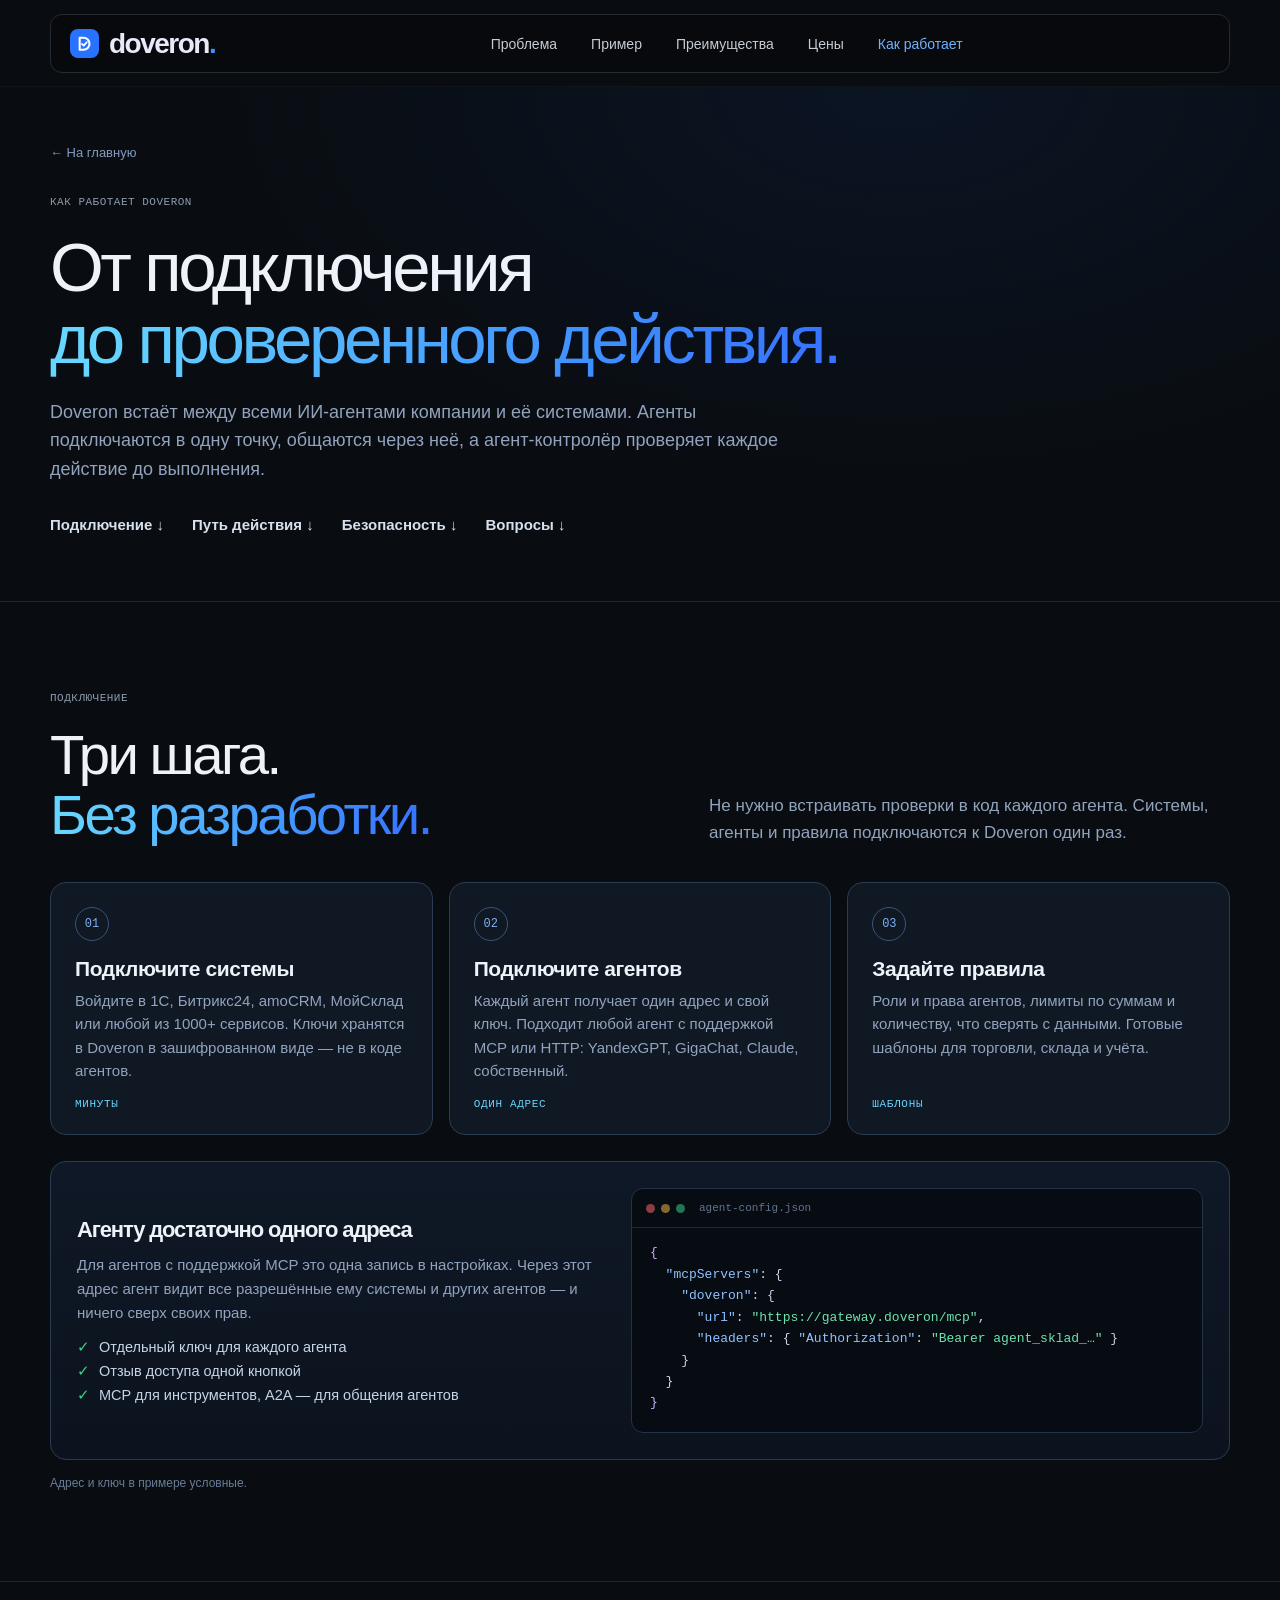
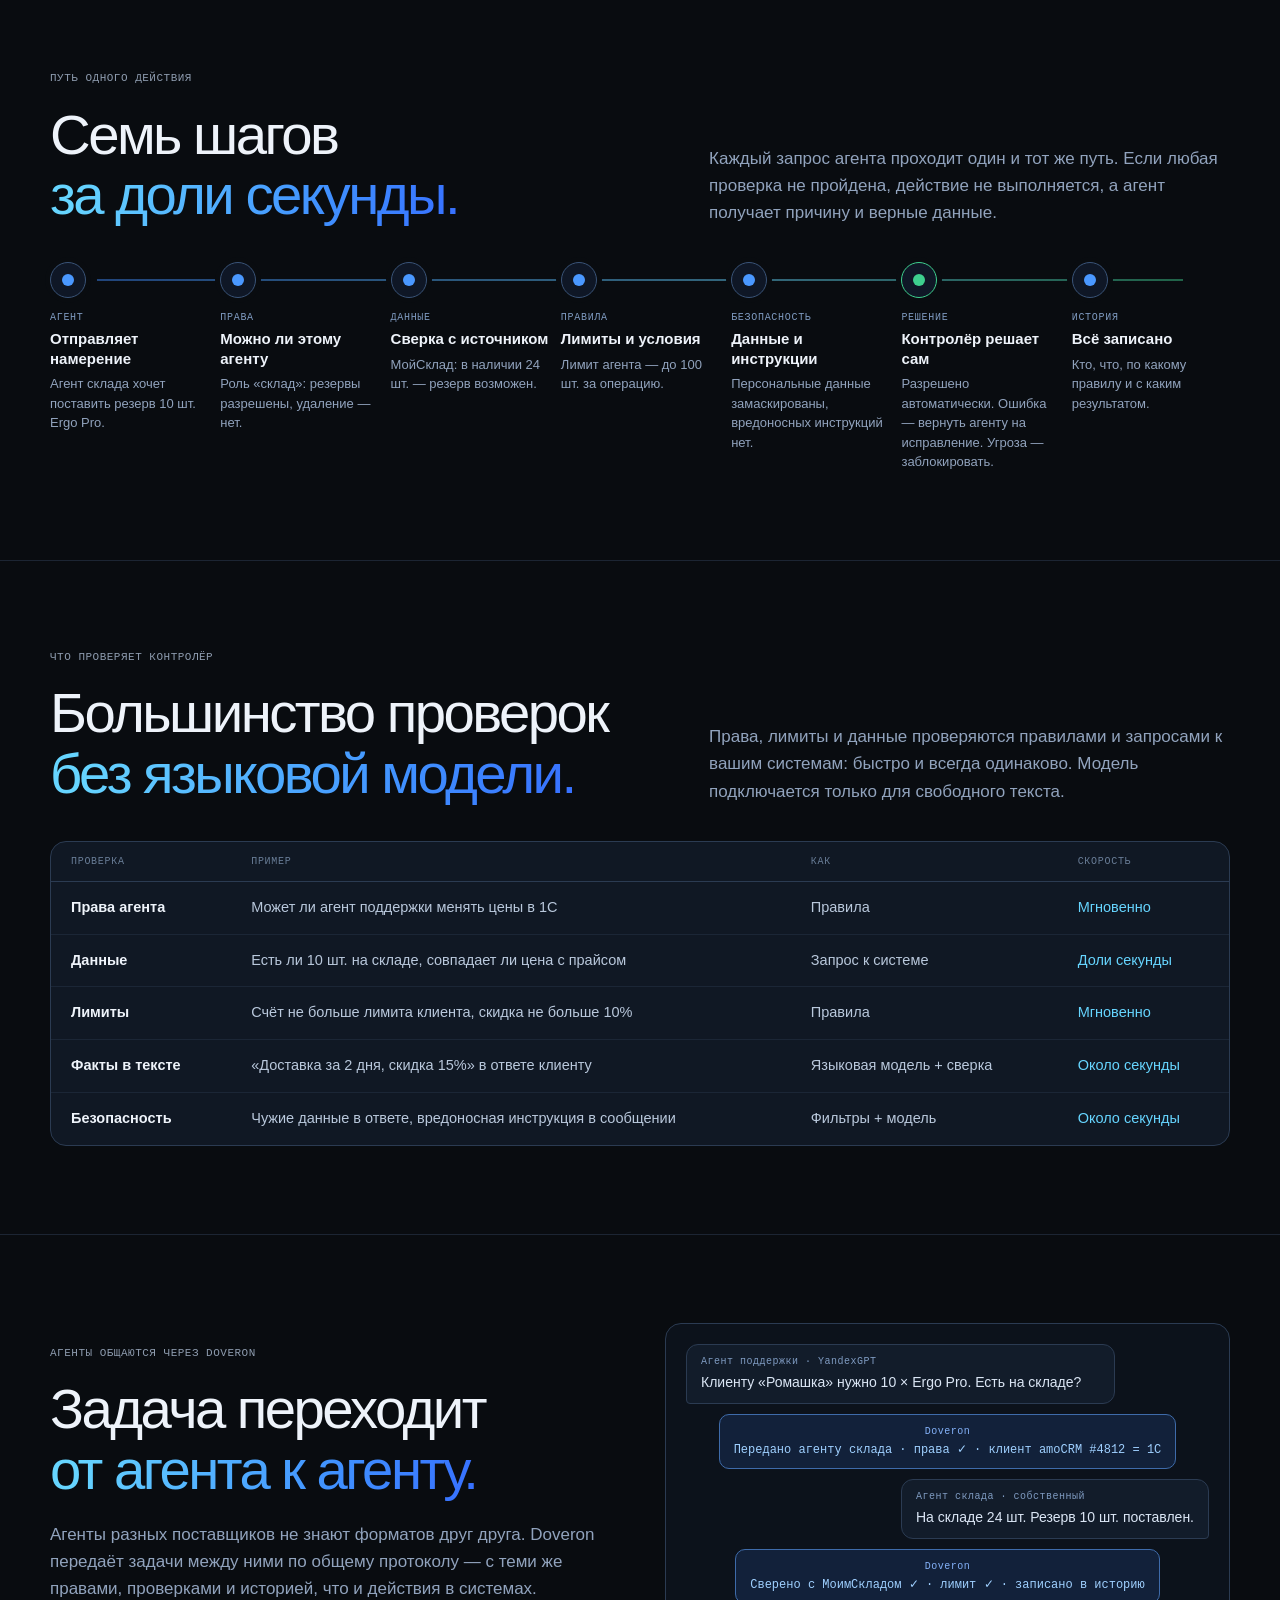
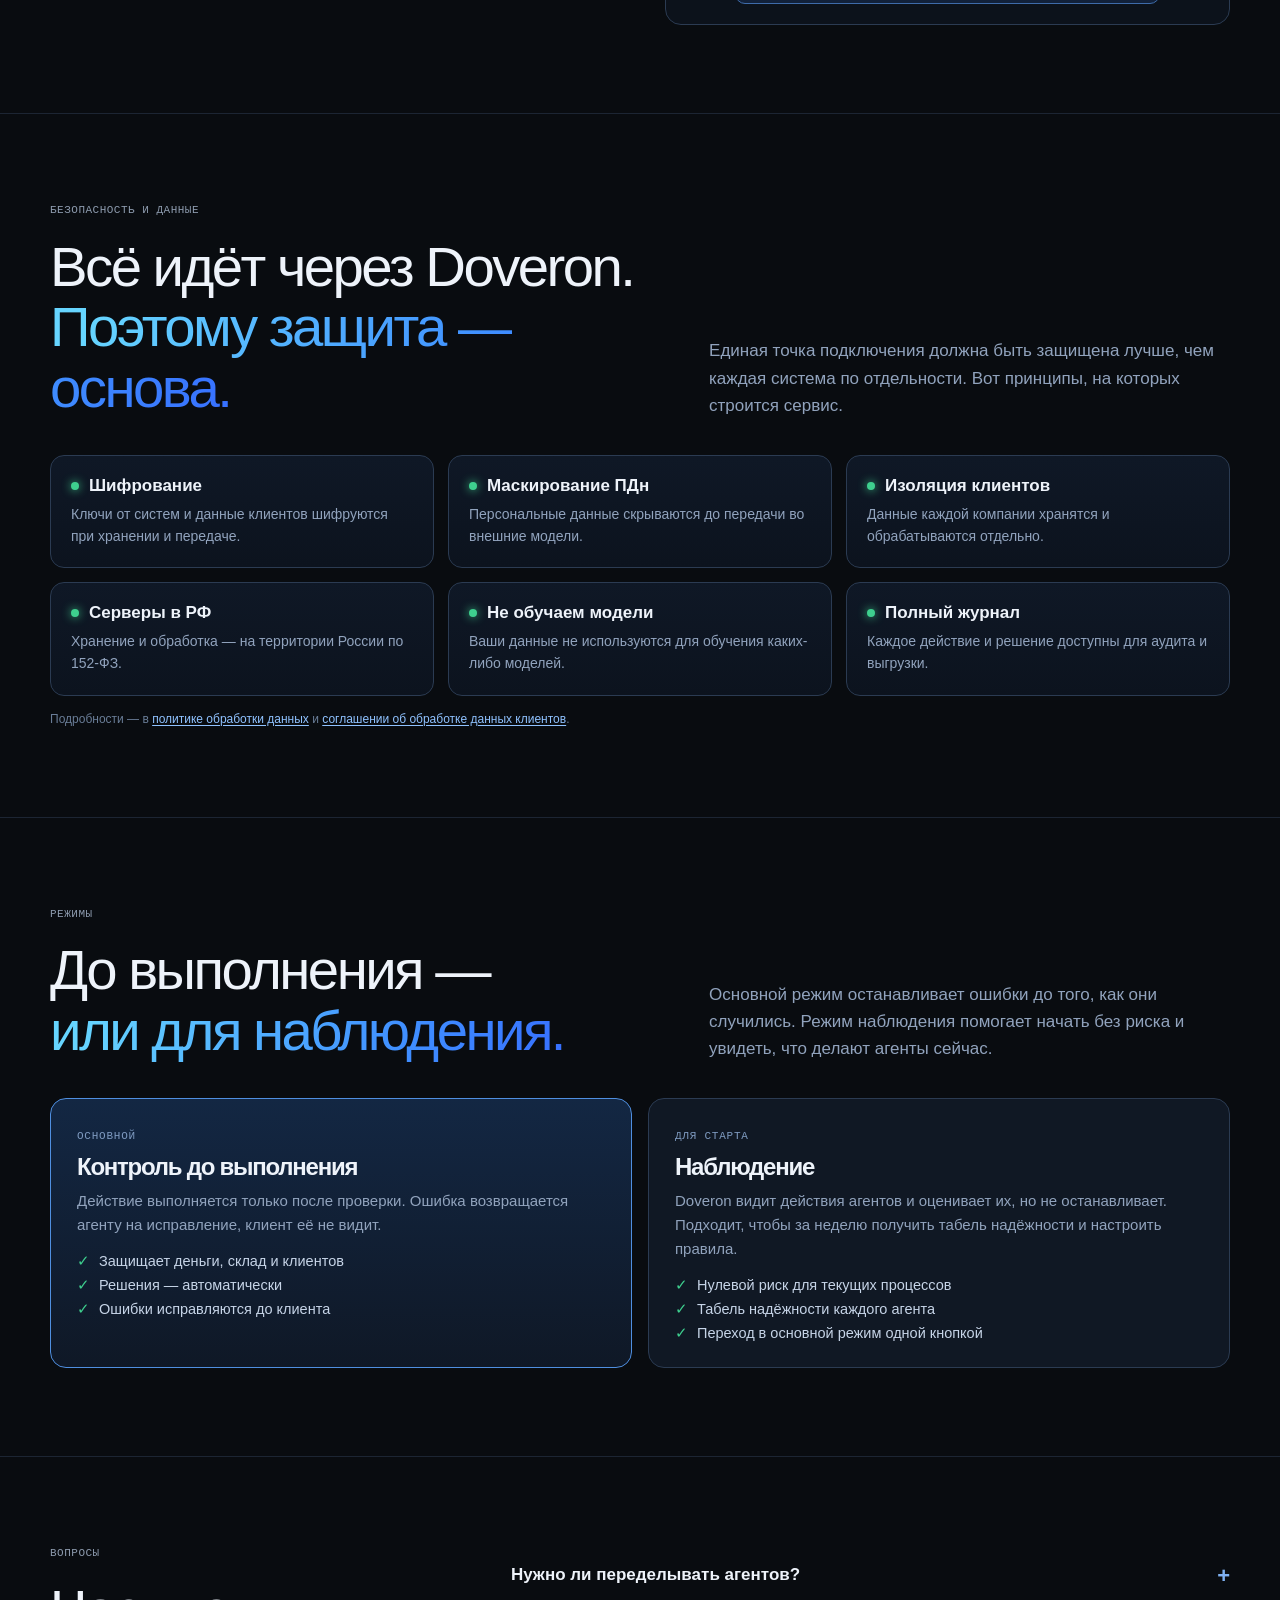
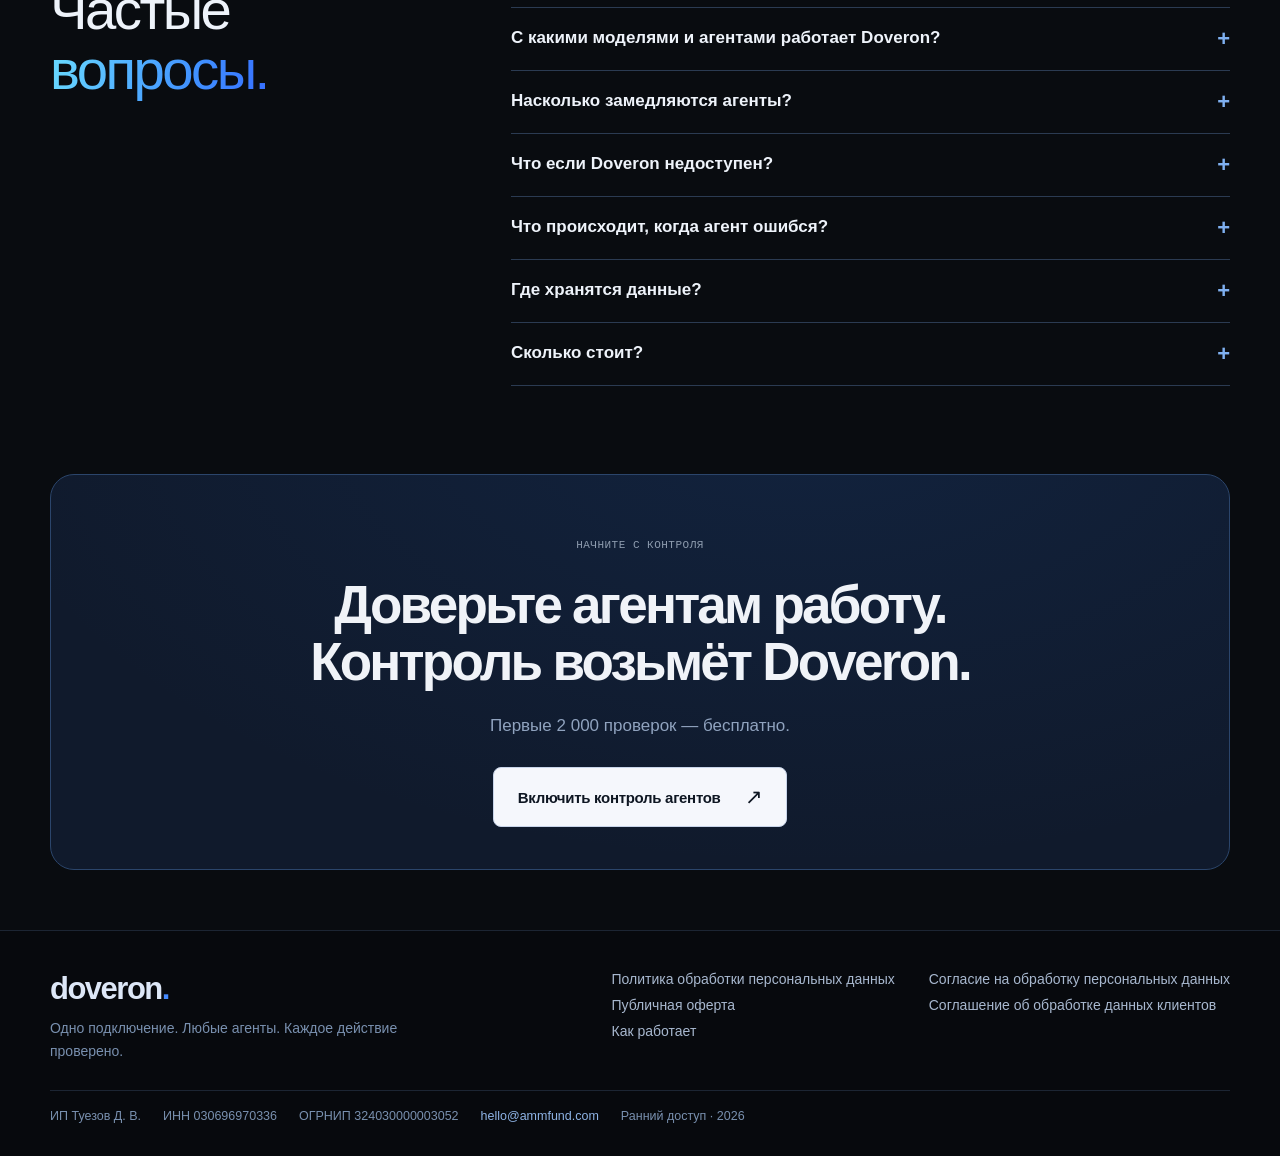
==== commit 28ed4834: "Пример по размерам бизнеса, ошибки агентов в каждой системе, без эскалации на человека Co-Authored-B" ====
--- a/how-it-works.html
+++ b/how-it-works.html
@@ -5,4 +5,4 @@
       <span class="c-s">"headers"</span>: { <span class="c-s">"Authorization"</span>: <span class="c-v">"Bearer agent_sklad_…"</span> }
     }
   }
-<span class="c-k">}</span></pre></div><p class="ex-note">Адрес и ключ в примере условные.</p></div></section><section class="vx vx-section" id="flow"><div class="wrap"><div class="vx-head"><div><span class="kicker">ПУТЬ ОДНОГО ДЕЙСТВИЯ</span><h2>Семь шагов <br><span class="gradient-text">за доли секунды.</span></h2></div><p>Каждый запрос агента проходит один и тот же путь. Если любая проверка не пройдена, действие не выполняется, а агент получает причину и верные данные.</p></div><ol class="hw-flow"><li class="hw-flow-in"><span class="hw-flow-dot" aria-hidden="true"></span><div><b>Агент</b><strong>Отправляет намерение</strong><p>Агент склада хочет поставить резерв 10 шт. Ergo Pro.</p></div></li><li class="hw-flow-ok"><span class="hw-flow-dot" aria-hidden="true"></span><div><b>Права</b><strong>Можно ли этому агенту</strong><p>Роль «склад»: резервы разрешены, удаление — нет.</p></div></li><li class="hw-flow-ok"><span class="hw-flow-dot" aria-hidden="true"></span><div><b>Данные</b><strong>Сверка с источником</strong><p>МойСклад: в наличии 24 шт. — резерв возможен.</p></div></li><li class="hw-flow-ok"><span class="hw-flow-dot" aria-hidden="true"></span><div><b>Правила</b><strong>Лимиты и условия</strong><p>Лимит агента — до 100 шт. за операцию.</p></div></li><li class="hw-flow-ok"><span class="hw-flow-dot" aria-hidden="true"></span><div><b>Безопасность</b><strong>Данные и инструкции</strong><p>Персональные данные замаскированы, вредоносных инструкций нет.</p></div></li><li class="hw-flow-dec"><span class="hw-flow-dot" aria-hidden="true"></span><div><b>Решение</b><strong>Контролёр решает сам</strong><p>Разрешено автоматически. Ошибка — вернуть на исправление. Крайний случай — человеку.</p></div></li><li class="hw-flow-log"><span class="hw-flow-dot" aria-hidden="true"></span><div><b>История</b><strong>Всё записано</strong><p>Кто, что, по какому правилу и с каким результатом.</p></div></li></ol></div></section><section class="vx vx-section" id="checks"><div class="wrap"><div class="vx-head"><div><span class="kicker">ЧТО ПРОВЕРЯЕТ КОНТРОЛЁР</span><h2>Большинство проверок <br><span class="gradient-text">без языковой модели.</span></h2></div><p>Права, лимиты и данные проверяются правилами и запросами к вашим системам: быстро и всегда одинаково. Модель подключается только для свободного текста.</p></div><div class="hw-table"><table><thead><tr><th>Проверка</th><th>Пример</th><th>Как</th><th>Скорость</th></tr></thead><tbody><tr><td><strong>Права агента</strong></td><td>Может ли агент поддержки менять цены в 1С</td><td>Правила</td><td>Мгновенно</td></tr><tr><td><strong>Данные</strong></td><td>Есть ли 10 шт. на складе, совпадает ли цена с прайсом</td><td>Запрос к системе</td><td>Доли секунды</td></tr><tr><td><strong>Лимиты</strong></td><td>Счёт не больше лимита клиента, скидка не больше 10%</td><td>Правила</td><td>Мгновенно</td></tr><tr><td><strong>Факты в тексте</strong></td><td>«Доставка за 2 дня, скидка 15%» в ответе клиенту</td><td>Языковая модель + сверка</td><td>Около секунды</td></tr><tr><td><strong>Безопасность</strong></td><td>Чужие данные в ответе, вредоносная инструкция в сообщении</td><td>Фильтры + модель</td><td>Около секунды</td></tr></tbody></table></div></div></section><section class="vx vx-section" id="a2a"><div class="wrap"><div class="hw-a2a"><div><span class="kicker">АГЕНТЫ ОБЩАЮТСЯ ЧЕРЕЗ DOVERON</span><h2>Задача переходит <br><span class="gradient-text">от агента к агенту.</span></h2><p>Агенты разных поставщиков не знают форматов друг друга. Doveron передаёт задачи между ними по общему протоколу — с теми же правами, проверками и историей, что и действия в системах.</p></div><div class="hw-chat" aria-label="Пример передачи задачи между агентами"><div class="hw-msg"><b>Агент поддержки · YandexGPT</b><p>Клиенту «Ромашка» нужно 10 × Ergo Pro. Есть на складе?</p></div><div class="hw-msg hw-msg-v"><b>Doveron</b><p>Передано агенту склада · права ✓ · клиент amoCRM #4812 = 1С</p></div><div class="hw-msg hw-msg-r"><b>Агент склада · собственный</b><p>На складе 24 шт. Резерв 10 шт. поставлен.</p></div><div class="hw-msg hw-msg-v"><b>Doveron</b><p>Сверено с МоимСкладом ✓ · лимит ✓ · записано в историю</p></div></div></div></div></section><section class="vx vx-section" id="security"><div class="wrap"><div class="vx-head"><div><span class="kicker">БЕЗОПАСНОСТЬ И ДАННЫЕ</span><h2>Всё идёт через Doveron. <br><span class="gradient-text">Поэтому защита — основа.</span></h2></div><p>Единая точка подключения должна быть защищена лучше, чем каждая система по отдельности. Вот принципы, на которых строится сервис.</p></div><div class="hw-sec"><div><strong>Шифрование</strong><p>Ключи от систем и данные клиентов шифруются при хранении и передаче.</p></div><div><strong>Маскирование ПДн</strong><p>Персональные данные скрываются до передачи во внешние модели.</p></div><div><strong>Изоляция клиентов</strong><p>Данные каждой компании хранятся и обрабатываются отдельно.</p></div><div><strong>Серверы в РФ</strong><p>Хранение и обработка — на территории России по 152-ФЗ.</p></div><div><strong>Не обучаем модели</strong><p>Ваши данные не используются для обучения каких-либо моделей.</p></div><div><strong>Полный журнал</strong><p>Каждое действие и решение доступны для аудита и выгрузки.</p></div></div><p class="ex-note">Подробности — в <a href="legal/privacy.html">политике обработки данных</a> и <a href="legal/dpa.html">соглашении об обработке данных клиентов</a>.</p></div></section><section class="vx vx-section" id="modes"><div class="wrap"><div class="vx-head"><div><span class="kicker">РЕЖИМЫ</span><h2>До выполнения — <br><span class="gradient-text">или для наблюдения.</span></h2></div><p>Основной режим останавливает ошибки до того, как они случились. Режим наблюдения помогает начать без риска и увидеть, что делают агенты сейчас.</p></div><div class="hw-modes"><article class="is-main"><span>ОСНОВНОЙ</span><h3>Контроль до выполнения</h3><p>Действие выполняется только после проверки. Ошибка возвращается агенту на исправление, клиент её не видит.</p><ul class="hw-list"><li>Защищает деньги, склад и клиентов</li><li>Решения — автоматически</li><li>Человек — только в крайнем случае</li></ul></article><article><span>ДЛЯ СТАРТА</span><h3>Наблюдение</h3><p>Doveron видит действия агентов и оценивает их, но не останавливает. Подходит, чтобы за неделю получить табель надёжности и настроить правила.</p><ul class="hw-list"><li>Нулевой риск для текущих процессов</li><li>Табель надёжности каждого агента</li><li>Переход в основной режим одной кнопкой</li></ul></article></div></div></section><section class="vx vx-section" id="faq"><div class="wrap hw-faq"><div><span class="kicker">ВОПРОСЫ</span><h2>Частые <br><span class="gradient-text">вопросы.</span></h2></div><div class="hw-faq-list"><details><summary>Нужно ли переделывать агентов?</summary><p>Нет. Агент меняет адрес, по которому обращается к системам, на адрес Doveron. Логика и модель агента остаются вашими.</p></details><details><summary>С какими моделями и агентами работает Doveron?</summary><p>С любыми: YandexGPT, GigaChat, Claude, открытые модели и собственные агенты. Правила и проверки одинаковы для всех — поэтому оценка независимая.</p></details><details><summary>Насколько замедляются агенты?</summary><p>Проверка прав и лимитов занимает миллисекунды, сверка с системой — доли секунды. Проверка свободного текста языковой моделью — около секунды, её включают только там, где это нужно.</p></details><details><summary>Что если Doveron недоступен?</summary><p>Поведение задаёте вы: остановить действия агентов или пропускать только чтение данных. Молча пропустить непроверенное действие шлюз не может.</p></details><details><summary>Когда подключается человек?</summary><p>Только в крайнем случае: источник данных не отвечает, данные в системах противоречат друг другу или действие выходит за все лимиты. Остальное контролёр решает сам.</p></details><details><summary>Где хранятся данные?</summary><p>На серверах в России. Данные клиентов обрабатываются по поручению в рамках соглашения об обработке данных и не используются ни для чего другого.</p></details><details><summary>Сколько стоит?</summary><p>Первые 2 000 проверок в месяц — бесплатно. Дальше 0,7–1 ₽ за проверку, чтение данных — от 0,15 ₽. Для больших объёмов — пакеты и индивидуальные условия.</p></details></div></div></section><section class="pilot-section wrap" id="pilot"><div class="pilot-wash" aria-hidden="true"></div><div class="pilot-content"><span class="kicker">НАЧНИТЕ С КОНТРОЛЯ</span><h2>Доверьте агентам работу. <br>Контроль возьмёт Doveron.</h2><p>Первые 2 000 проверок — бесплатно.</p><button class="button dark" data-audit>Включить контроль агентов <span aria-hidden="true">↗</span></button></div></section></main><footer class="vfoot"><div class="wrap"><div class="vfoot-top"><div><a class="brand" href="index.html">doveron<span class="brand-dot">.</span></a><p>Одно подключение. Любые агенты. Каждое действие проверено.</p></div><div class="vfoot-links"><a href="legal/privacy.html">Политика обработки персональных данных</a><a href="legal/consent.html">Согласие на обработку персональных данных</a><a href="legal/offer.html">Публичная оферта</a><a href="legal/dpa.html">Соглашение об обработке данных клиентов</a><a href="how-it-works.html">Как работает</a></div></div><div class="vfoot-req"><span>ИП Туезов Д. В.</span><span>ИНН 030696970336</span><span>ОГРНИП 324030000003052</span><a href="mailto:hello@ammfund.com">hello@ammfund.com</a><span>Ранний доступ · 2026</span></div></div></footer><dialog id="audit-dialog" aria-labelledby="dialog-title"><button class="dialog-close" aria-label="Закрыть">×</button><span class="eyebrow">НАЧНЁМ С ВАШЕГО СЦЕНАРИЯ</span><h2 id="dialog-title">Включим контроль <br>над вашими ИИ-агентами.</h2><p>Выберем системы для подключения, источники проверки и действия, которым нужны разрешения.</p><form id="audit-form"><label>Компания<input name="company" required maxlength="120" autocomplete="organization" placeholder="Название компании"></label><label>Рабочий email<input name="email" type="email" required maxlength="180" autocomplete="email" placeholder="you@company.ru"></label><label>Сценарий<select name="scenario"><option>Подключить агентов к 1С, Битрикс24, amoCRM, МоемуСкладу</option><option>Связать нескольких агентов между собой</option><option>Права, лимиты и автоматический контроль</option><option>Проверка ответов агентов по данным</option><option>Партнёрство для интеграторов</option></select></label><label class="consent-check"><input type="checkbox" name="consent" required><span>Даю <a href="legal/consent.html" target="_blank" rel="noopener">согласие на обработку персональных данных</a> и принимаю <a href="legal/privacy.html" target="_blank" rel="noopener">политику обработки</a></span></label><p class="form-note">Демонстрационная форма: данные не отправляются. Можно скачать запрос и передать его команде продукта.</p><button class="button primary" type="submit">Скачать запрос на внедрение <span aria-hidden="true">↓</span></button><p class="form-result" role="status" hidden>Запрос подготовлен. Файл скачан на ваше устройство; данные никуда не отправлены.</p></form></dialog><script src="script.js"></script></body></html>+<span class="c-k">}</span></pre></div><p class="ex-note">Адрес и ключ в примере условные.</p></div></section><section class="vx vx-section" id="flow"><div class="wrap"><div class="vx-head"><div><span class="kicker">ПУТЬ ОДНОГО ДЕЙСТВИЯ</span><h2>Семь шагов <br><span class="gradient-text">за доли секунды.</span></h2></div><p>Каждый запрос агента проходит один и тот же путь. Если любая проверка не пройдена, действие не выполняется, а агент получает причину и верные данные.</p></div><ol class="hw-flow"><li class="hw-flow-in"><span class="hw-flow-dot" aria-hidden="true"></span><div><b>Агент</b><strong>Отправляет намерение</strong><p>Агент склада хочет поставить резерв 10 шт. Ergo Pro.</p></div></li><li class="hw-flow-ok"><span class="hw-flow-dot" aria-hidden="true"></span><div><b>Права</b><strong>Можно ли этому агенту</strong><p>Роль «склад»: резервы разрешены, удаление — нет.</p></div></li><li class="hw-flow-ok"><span class="hw-flow-dot" aria-hidden="true"></span><div><b>Данные</b><strong>Сверка с источником</strong><p>МойСклад: в наличии 24 шт. — резерв возможен.</p></div></li><li class="hw-flow-ok"><span class="hw-flow-dot" aria-hidden="true"></span><div><b>Правила</b><strong>Лимиты и условия</strong><p>Лимит агента — до 100 шт. за операцию.</p></div></li><li class="hw-flow-ok"><span class="hw-flow-dot" aria-hidden="true"></span><div><b>Безопасность</b><strong>Данные и инструкции</strong><p>Персональные данные замаскированы, вредоносных инструкций нет.</p></div></li><li class="hw-flow-dec"><span class="hw-flow-dot" aria-hidden="true"></span><div><b>Решение</b><strong>Контролёр решает сам</strong><p>Разрешено автоматически. Ошибка — вернуть агенту на исправление. Угроза — заблокировать.</p></div></li><li class="hw-flow-log"><span class="hw-flow-dot" aria-hidden="true"></span><div><b>История</b><strong>Всё записано</strong><p>Кто, что, по какому правилу и с каким результатом.</p></div></li></ol></div></section><section class="vx vx-section" id="checks"><div class="wrap"><div class="vx-head"><div><span class="kicker">ЧТО ПРОВЕРЯЕТ КОНТРОЛЁР</span><h2>Большинство проверок <br><span class="gradient-text">без языковой модели.</span></h2></div><p>Права, лимиты и данные проверяются правилами и запросами к вашим системам: быстро и всегда одинаково. Модель подключается только для свободного текста.</p></div><div class="hw-table"><table><thead><tr><th>Проверка</th><th>Пример</th><th>Как</th><th>Скорость</th></tr></thead><tbody><tr><td><strong>Права агента</strong></td><td>Может ли агент поддержки менять цены в 1С</td><td>Правила</td><td>Мгновенно</td></tr><tr><td><strong>Данные</strong></td><td>Есть ли 10 шт. на складе, совпадает ли цена с прайсом</td><td>Запрос к системе</td><td>Доли секунды</td></tr><tr><td><strong>Лимиты</strong></td><td>Счёт не больше лимита клиента, скидка не больше 10%</td><td>Правила</td><td>Мгновенно</td></tr><tr><td><strong>Факты в тексте</strong></td><td>«Доставка за 2 дня, скидка 15%» в ответе клиенту</td><td>Языковая модель + сверка</td><td>Около секунды</td></tr><tr><td><strong>Безопасность</strong></td><td>Чужие данные в ответе, вредоносная инструкция в сообщении</td><td>Фильтры + модель</td><td>Около секунды</td></tr></tbody></table></div></div></section><section class="vx vx-section" id="a2a"><div class="wrap"><div class="hw-a2a"><div><span class="kicker">АГЕНТЫ ОБЩАЮТСЯ ЧЕРЕЗ DOVERON</span><h2>Задача переходит <br><span class="gradient-text">от агента к агенту.</span></h2><p>Агенты разных поставщиков не знают форматов друг друга. Doveron передаёт задачи между ними по общему протоколу — с теми же правами, проверками и историей, что и действия в системах.</p></div><div class="hw-chat" aria-label="Пример передачи задачи между агентами"><div class="hw-msg"><b>Агент поддержки · YandexGPT</b><p>Клиенту «Ромашка» нужно 10 × Ergo Pro. Есть на складе?</p></div><div class="hw-msg hw-msg-v"><b>Doveron</b><p>Передано агенту склада · права ✓ · клиент amoCRM #4812 = 1С</p></div><div class="hw-msg hw-msg-r"><b>Агент склада · собственный</b><p>На складе 24 шт. Резерв 10 шт. поставлен.</p></div><div class="hw-msg hw-msg-v"><b>Doveron</b><p>Сверено с МоимСкладом ✓ · лимит ✓ · записано в историю</p></div></div></div></div></section><section class="vx vx-section" id="security"><div class="wrap"><div class="vx-head"><div><span class="kicker">БЕЗОПАСНОСТЬ И ДАННЫЕ</span><h2>Всё идёт через Doveron. <br><span class="gradient-text">Поэтому защита — основа.</span></h2></div><p>Единая точка подключения должна быть защищена лучше, чем каждая система по отдельности. Вот принципы, на которых строится сервис.</p></div><div class="hw-sec"><div><strong>Шифрование</strong><p>Ключи от систем и данные клиентов шифруются при хранении и передаче.</p></div><div><strong>Маскирование ПДн</strong><p>Персональные данные скрываются до передачи во внешние модели.</p></div><div><strong>Изоляция клиентов</strong><p>Данные каждой компании хранятся и обрабатываются отдельно.</p></div><div><strong>Серверы в РФ</strong><p>Хранение и обработка — на территории России по 152-ФЗ.</p></div><div><strong>Не обучаем модели</strong><p>Ваши данные не используются для обучения каких-либо моделей.</p></div><div><strong>Полный журнал</strong><p>Каждое действие и решение доступны для аудита и выгрузки.</p></div></div><p class="ex-note">Подробности — в <a href="legal/privacy.html">политике обработки данных</a> и <a href="legal/dpa.html">соглашении об обработке данных клиентов</a>.</p></div></section><section class="vx vx-section" id="modes"><div class="wrap"><div class="vx-head"><div><span class="kicker">РЕЖИМЫ</span><h2>До выполнения — <br><span class="gradient-text">или для наблюдения.</span></h2></div><p>Основной режим останавливает ошибки до того, как они случились. Режим наблюдения помогает начать без риска и увидеть, что делают агенты сейчас.</p></div><div class="hw-modes"><article class="is-main"><span>ОСНОВНОЙ</span><h3>Контроль до выполнения</h3><p>Действие выполняется только после проверки. Ошибка возвращается агенту на исправление, клиент её не видит.</p><ul class="hw-list"><li>Защищает деньги, склад и клиентов</li><li>Решения — автоматически</li><li>Ошибки исправляются до клиента</li></ul></article><article><span>ДЛЯ СТАРТА</span><h3>Наблюдение</h3><p>Doveron видит действия агентов и оценивает их, но не останавливает. Подходит, чтобы за неделю получить табель надёжности и настроить правила.</p><ul class="hw-list"><li>Нулевой риск для текущих процессов</li><li>Табель надёжности каждого агента</li><li>Переход в основной режим одной кнопкой</li></ul></article></div></div></section><section class="vx vx-section" id="faq"><div class="wrap hw-faq"><div><span class="kicker">ВОПРОСЫ</span><h2>Частые <br><span class="gradient-text">вопросы.</span></h2></div><div class="hw-faq-list"><details><summary>Нужно ли переделывать агентов?</summary><p>Нет. Агент меняет адрес, по которому обращается к системам, на адрес Doveron. Логика и модель агента остаются вашими.</p></details><details><summary>С какими моделями и агентами работает Doveron?</summary><p>С любыми: YandexGPT, GigaChat, Claude, открытые модели и собственные агенты. Правила и проверки одинаковы для всех — поэтому оценка независимая.</p></details><details><summary>Насколько замедляются агенты?</summary><p>Проверка прав и лимитов занимает миллисекунды, сверка с системой — доли секунды. Проверка свободного текста языковой моделью — около секунды, её включают только там, где это нужно.</p></details><details><summary>Что если Doveron недоступен?</summary><p>Поведение задаёте вы: остановить действия агентов или пропускать только чтение данных. Молча пропустить непроверенное действие шлюз не может.</p></details><details><summary>Что происходит, когда агент ошибся?</summary><p>Контролёр останавливает действие до выполнения и возвращает агенту причину и верные данные из ваших систем. Агент исправляется сам, исправление проходит проверку заново — клиент видит только правильный результат.</p></details><details><summary>Где хранятся данные?</summary><p>На серверах в России. Данные клиентов обрабатываются по поручению в рамках соглашения об обработке данных и не используются ни для чего другого.</p></details><details><summary>Сколько стоит?</summary><p>Первые 2 000 проверок в месяц — бесплатно. Дальше 0,7–1 ₽ за проверку, чтение данных — от 0,15 ₽. Для больших объёмов — пакеты и индивидуальные условия.</p></details></div></div></section><section class="pilot-section wrap" id="pilot"><div class="pilot-wash" aria-hidden="true"></div><div class="pilot-content"><span class="kicker">НАЧНИТЕ С КОНТРОЛЯ</span><h2>Доверьте агентам работу. <br>Контроль возьмёт Doveron.</h2><p>Первые 2 000 проверок — бесплатно.</p><button class="button dark" data-audit>Включить контроль агентов <span aria-hidden="true">↗</span></button></div></section></main><footer class="vfoot"><div class="wrap"><div class="vfoot-top"><div><a class="brand" href="index.html">doveron<span class="brand-dot">.</span></a><p>Одно подключение. Любые агенты. Каждое действие проверено.</p></div><div class="vfoot-links"><a href="legal/privacy.html">Политика обработки персональных данных</a><a href="legal/consent.html">Согласие на обработку персональных данных</a><a href="legal/offer.html">Публичная оферта</a><a href="legal/dpa.html">Соглашение об обработке данных клиентов</a><a href="how-it-works.html">Как работает</a></div></div><div class="vfoot-req"><span>ИП Туезов Д. В.</span><span>ИНН 030696970336</span><span>ОГРНИП 324030000003052</span><a href="mailto:hello@ammfund.com">hello@ammfund.com</a><span>Ранний доступ · 2026</span></div></div></footer><dialog id="audit-dialog" aria-labelledby="dialog-title"><button class="dialog-close" aria-label="Закрыть">×</button><span class="eyebrow">НАЧНЁМ С ВАШЕГО СЦЕНАРИЯ</span><h2 id="dialog-title">Включим контроль <br>над вашими ИИ-агентами.</h2><p>Выберем системы для подключения, источники проверки и действия, которым нужны разрешения.</p><form id="audit-form"><label>Компания<input name="company" required maxlength="120" autocomplete="organization" placeholder="Название компании"></label><label>Рабочий email<input name="email" type="email" required maxlength="180" autocomplete="email" placeholder="you@company.ru"></label><label>Сценарий<select name="scenario"><option>Подключить агентов к 1С, Битрикс24, amoCRM, МоемуСкладу</option><option>Связать нескольких агентов между собой</option><option>Права, лимиты и автоматический контроль</option><option>Проверка ответов агентов по данным</option><option>Партнёрство для интеграторов</option></select></label><label class="consent-check"><input type="checkbox" name="consent" required><span>Даю <a href="legal/consent.html" target="_blank" rel="noopener">согласие на обработку персональных данных</a> и принимаю <a href="legal/privacy.html" target="_blank" rel="noopener">политику обработки</a></span></label><p class="form-note">Демонстрационная форма: данные не отправляются. Можно скачать запрос и передать его команде продукта.</p><button class="button primary" type="submit">Скачать запрос на внедрение <span aria-hidden="true">↓</span></button><p class="form-result" role="status" hidden>Запрос подготовлен. Файл скачан на ваше устройство; данные никуда не отправлены.</p></form></dialog><script src="script.js"></script></body></html>
--- a/platform.css
+++ b/platform.css
@@ -43,14 +43,6 @@
 .ex-hub.is-bad{border-color:var(--vx-bad);box-shadow:0 0 50px #ff6b6b22}.ex-hub.is-wait{border-color:var(--vx-wait);box-shadow:0 0 50px #f5b94722}.ex-hub.is-ok{border-color:#3ecf8e;box-shadow:0 0 50px #3ecf8e1c}
 .ex-hub-verdict{font:12px var(--mono);letter-spacing:.05em;color:#7f9bc1;min-height:18px}
 .ex-hub.is-ok .ex-hub-verdict{color:var(--vx-ok)}.ex-hub.is-bad .ex-hub-verdict{color:var(--vx-bad)}.ex-hub.is-wait .ex-hub-verdict{color:var(--vx-wait)}
-.ex-tg{position:absolute;left:50%;top:calc(100% - 6px);width:300px;background:#17212b;border:1px solid #2b5278;border-radius:12px;padding:12px 14px;box-shadow:0 14px 40px #000a;z-index:3;opacity:0;transform:translate(-50%,10px) scale(.97);pointer-events:none;transition:.35s}
-.ex-tg.show{opacity:1;transform:translate(-50%,0)}
-.ex-tg>span{display:flex;align-items:center;gap:8px;font-size:12px;color:#8fb4d9}
-.ex-tg>span img{width:18px;height:18px;border-radius:50%}
-.ex-tg p{font-size:13px;margin:8px 0 10px;color:#e4edf7;line-height:1.45}
-.ex-tg div{display:flex;gap:6px}
-.ex-tg div b{flex:1;text-align:center;font-size:12px;font-weight:550;padding:7px;border-radius:7px;background:#223449;color:#9fc6ee}
-.ex-tg div b.pressed{background:#2f8f66;color:#fff}
 .ex-log{margin-top:22px;border:1px solid var(--vx-line);border-radius:12px;background:#080d14;overflow:hidden}
 .ex-log-head{display:flex;justify-content:space-between;gap:12px;align-items:center;padding:11px 16px;border-bottom:1px solid var(--vx-line);font:11px var(--mono);letter-spacing:.06em;color:var(--vx-dim)}
 .ex-log ol{list-style:none;margin:0;padding:6px 0;min-height:120px;max-height:330px;overflow:auto;counter-reset:l}
@@ -142,9 +134,9 @@
 .price-note{font-size:12px;color:var(--vx-dim);margin-top:14px}
 
 @media(max-width:1100px){.adv-grid{grid-template-columns:repeat(2,minmax(0,1fr))}.ex-grid{gap:18px}.ex-log li{grid-template-columns:24px minmax(0,1fr) minmax(0,1fr) 118px;gap:10px}}
-@media(max-width:900px){.vx-head,.ind-grid{grid-template-columns:1fr;gap:20px}.ex-grid{grid-template-columns:1fr;gap:14px}.ex-hub{min-height:0}.ex-hub:before,.ex-hub:after{display:none}.ex-col-agents,.ex-col-systems{grid-template-columns:repeat(2,minmax(0,1fr))}.ex-col>b{grid-column:1/-1}.ex-tg{position:fixed;left:auto;top:auto;right:16px;bottom:16px}.ex-tg,.ex-tg.show{transform:none}[data-ex]:not(.ex-visible) .ex-tg{opacity:0}.ba-grid,.price-grid,.price-units{grid-template-columns:1fr}.ex-col-agents .ex-node.is-active,.ex-col-systems .ex-node.is-active{--nudge:0}}
+@media(max-width:900px){.vx-head,.ind-grid{grid-template-columns:1fr;gap:20px}.ex-grid{grid-template-columns:1fr;gap:14px}.ex-hub{min-height:0}.ex-hub:before,.ex-hub:after{display:none}.ex-col-agents,.ex-col-systems{grid-template-columns:repeat(2,minmax(0,1fr))}.ex-col>b{grid-column:1/-1}.ba-grid,.price-grid,.price-units{grid-template-columns:1fr}.ex-col-agents .ex-node.is-active,.ex-col-systems .ex-node.is-active{--nudge:0}}
 @media(max-width:760px){.vx-section{padding:56px 0}.vx-head>p{font-size:15px}.ex-board{padding:14px}.ex-client{grid-template-columns:1fr;gap:10px}.ex-log li{grid-template-columns:22px minmax(0,1fr);gap:4px 10px}.ex-log li>span:nth-child(3),.ex-log li>em{grid-column:2}.ex-foot{flex-direction:column;align-items:stretch}.ex-controls{justify-content:stretch}.ex-controls button{flex:1;justify-content:center}.adv-grid{grid-template-columns:1fr}.ba-card,.price-card{padding:20px}.ba-card h3{font-size:23px}.score th:nth-child(3),.score td:nth-child(3){display:none}.score td,.score th{padding-left:14px;padding-right:14px}.score .bar i{width:40px}.ind-quote{font-size:17px}.ex-node{padding:9px 10px;gap:9px}.ex-node img,.ex-node .ex-av{width:26px;height:26px}.ex-node strong{font-size:13px}.ex-node small{font-size:11px}}
-@media(max-width:420px){.ex-col-agents,.ex-col-systems{grid-template-columns:1fr}.ex-tg{left:16px;width:auto}}
+@media(max-width:420px){.ex-col-agents,.ex-col-systems{grid-template-columns:1fr}}
 @media(prefers-reduced-motion:reduce){.vx *{animation:none!important;transition:none!important}}
 .visually-hidden{position:absolute!important;width:1px;height:1px;overflow:hidden;clip:rect(0 0 0 0);white-space:nowrap}
 .tech-header .menu-toggle{margin-left:auto}
@@ -313,3 +305,7 @@
 @media(max-width:900px){.doc-grid{grid-template-columns:1fr;gap:20px}.doc-toc{display:none}}
 @media(max-width:560px){.doc{padding:24px 0 56px}.doc-tabs{gap:6px}.doc-tabs a{font-size:12.5px;padding:8px 10px}.doc-req{grid-template-columns:1fr;gap:2px}.doc-req dd{margin-bottom:10px}.doc-body p,.doc-body li{font-size:15px}}
 .brand-mark{padding:0!important;display:inline-grid!important;place-items:center}.brand-mark svg{width:88%!important;height:88%!important;display:block}
+@media(max-width:900px){.ex-col>.ex-node:nth-child(even):last-child{grid-column:1/-1}}
+@media(max-width:760px){.ex-sum div:nth-child(odd):last-child{grid-column:1/-1}}
+/* scorecard as cards on phones */
+@media(max-width:600px){.score table,.score tbody{display:block;width:100%}.score thead{display:none}.score tr{display:grid;grid-template-columns:minmax(0,1fr) auto;gap:4px 12px;align-items:center;padding:14px 16px;border-top:1px solid #1b2636}.score tbody tr:first-child{border-top:0}.score td{display:block;border:0!important;padding:0!important;text-align:left!important}.score td:nth-child(2),.score td:nth-child(3){display:none!important}.score td:first-child{grid-column:1;grid-row:1;width:auto!important}.score td:nth-child(5){grid-column:2;grid-row:1 / span 2;text-align:right!important}.score td:nth-child(5) .bar{flex-direction:column;align-items:flex-end;gap:6px;font-size:20px;font-weight:600;color:var(--vx-text)}.score td:nth-child(5) .bar i{display:inline-block!important;width:64px}.score td:nth-child(4){grid-column:1;grid-row:2;font-size:13px;color:var(--vx-muted)}.score td:nth-child(4):before{content:'Ошибок в фактах: '}.score-head{padding:14px 16px}.score-foot{padding:12px 16px}}
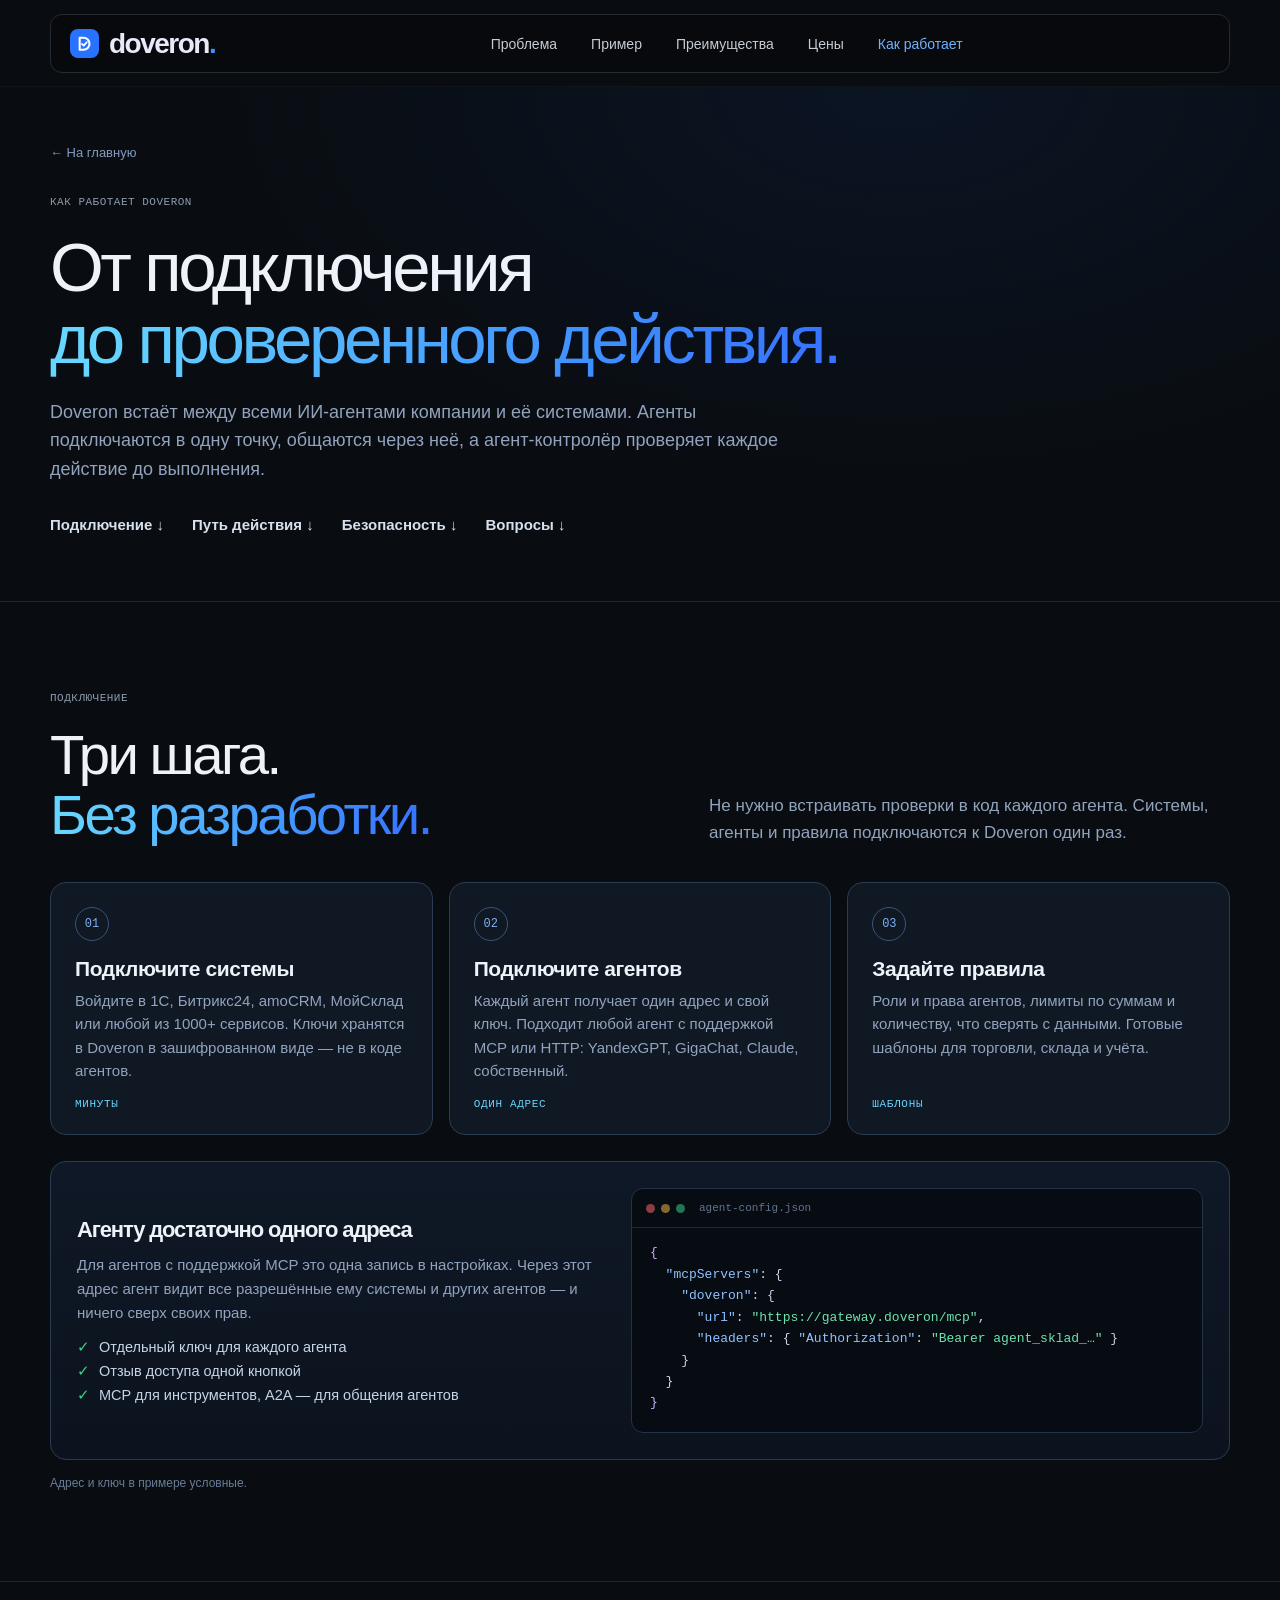
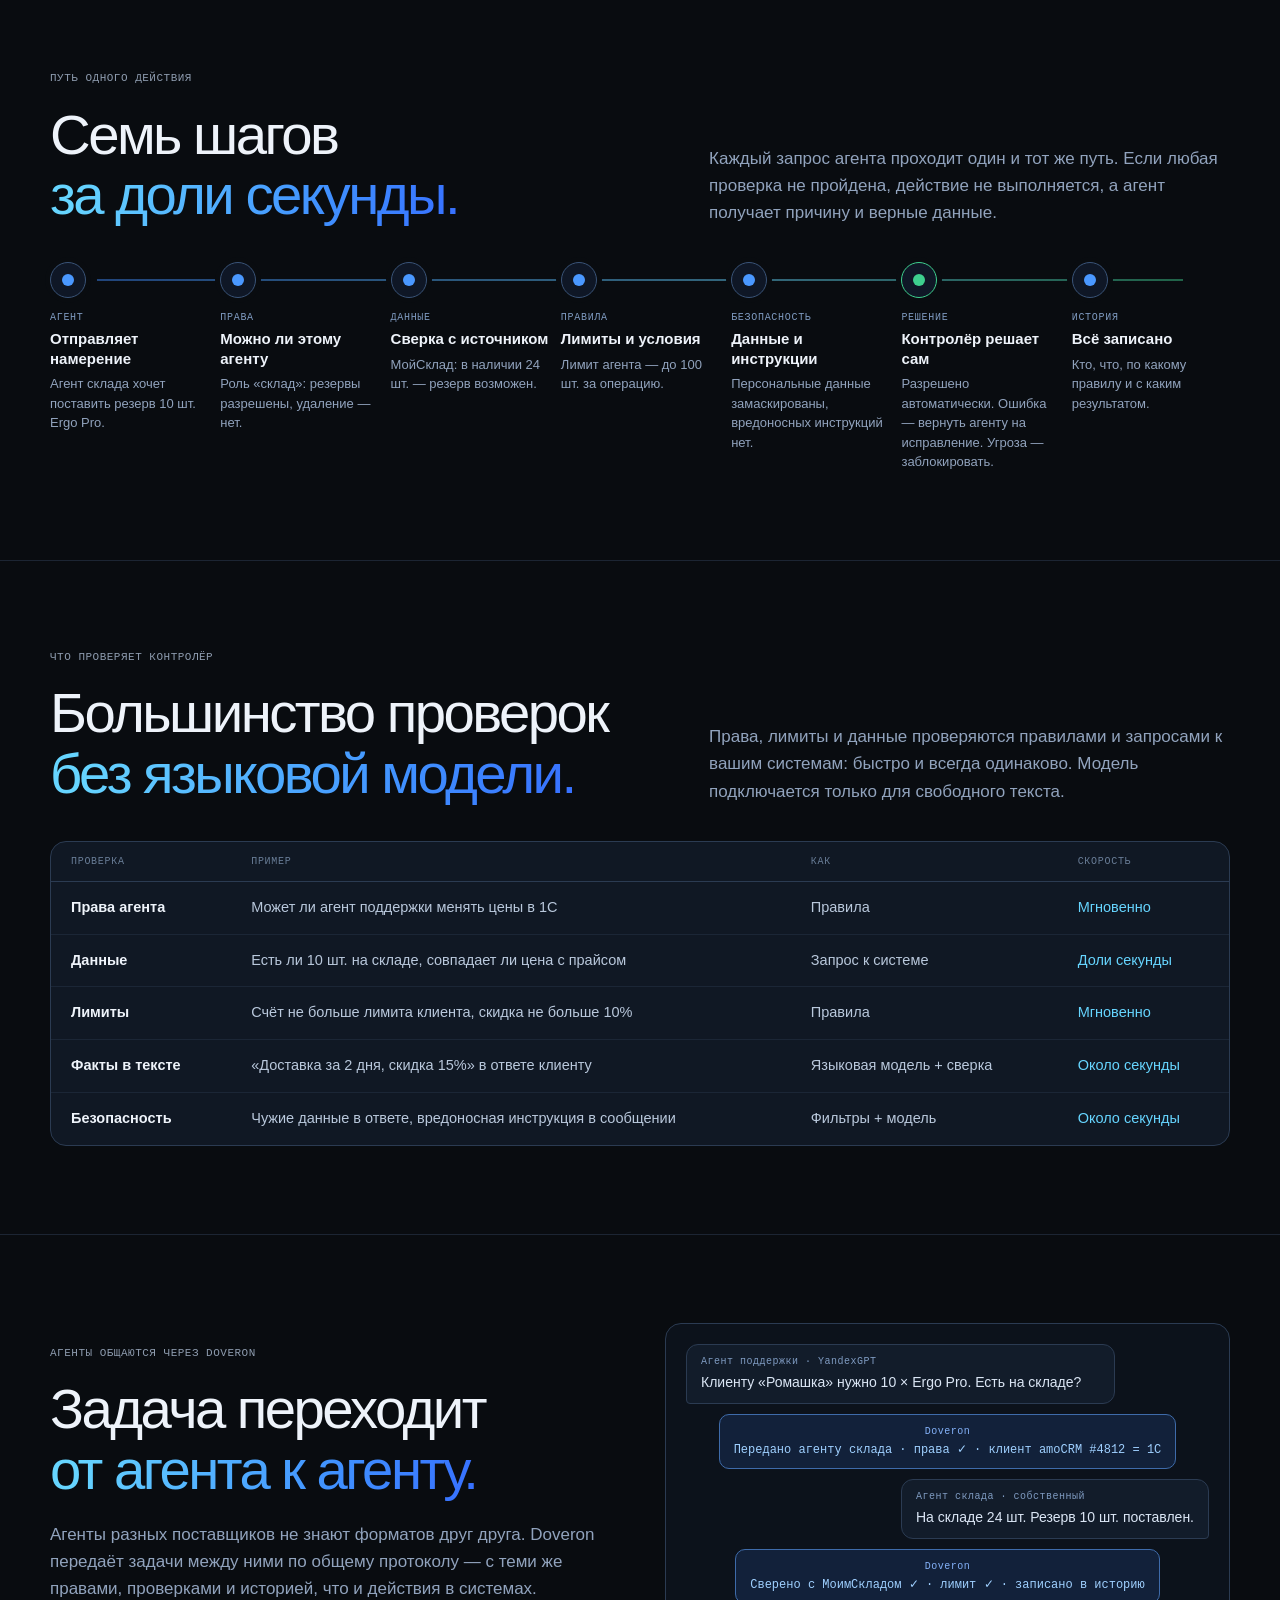
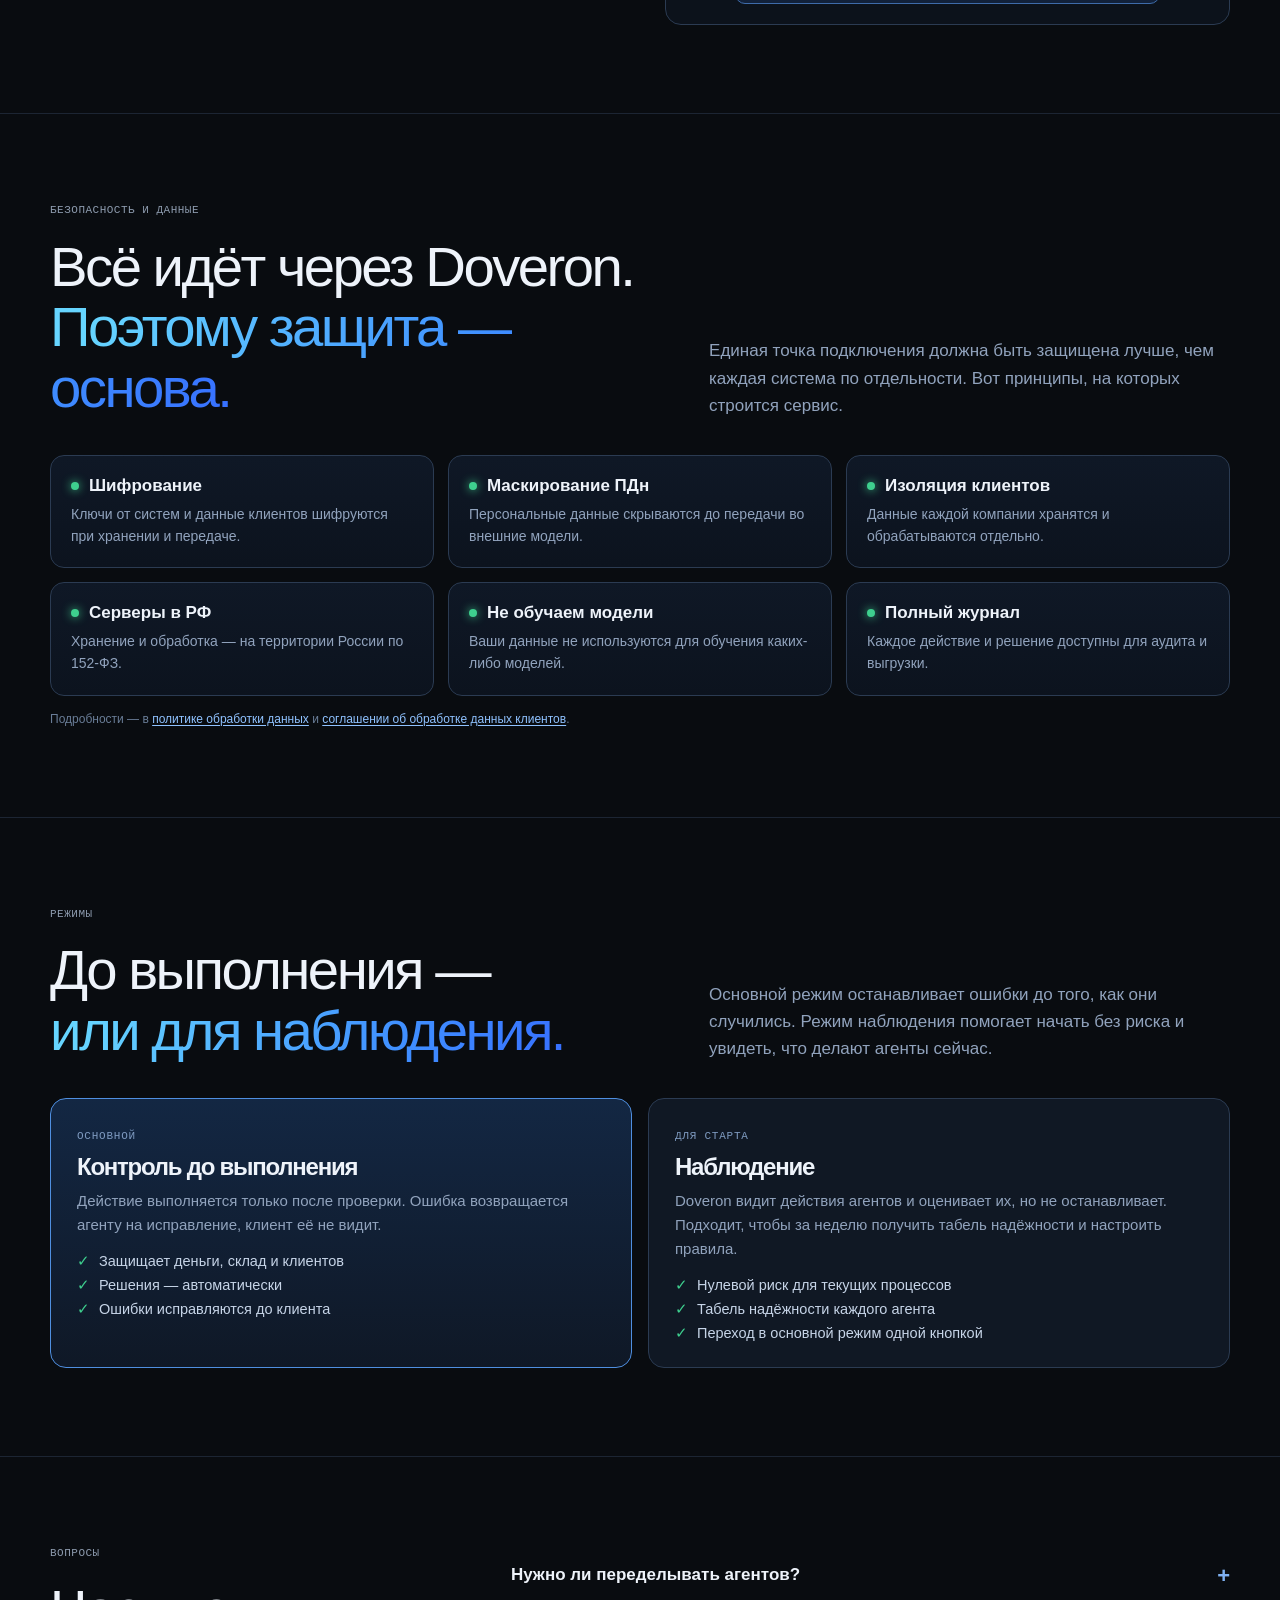
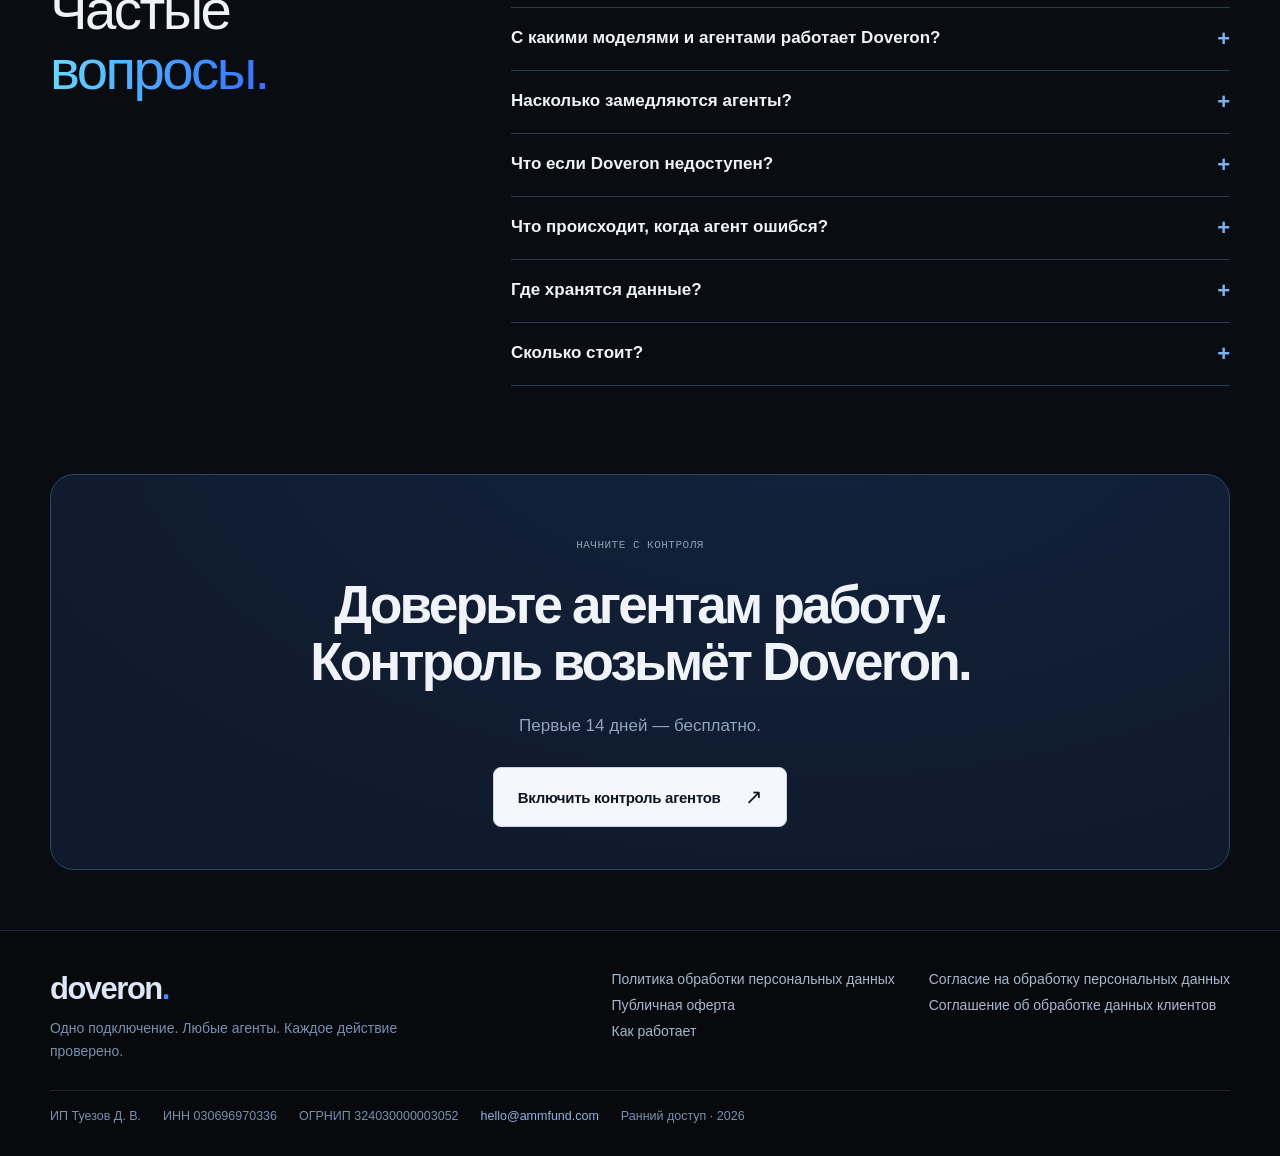
==== commit c80f75bd: "Тарифы по масштабу бизнеса, реалистичные сценарии с перепиской и оплатой Co-Authored-By: Claude Opus" ====
--- a/how-it-works.html
+++ b/how-it-works.html
@@ -1,8 +1,8 @@
-<!DOCTYPE html><html lang="ru"><head><meta charset="UTF-8"><meta name="viewport" content="width=device-width, initial-scale=1"><title>Как работает Doveron — подключение, проверки и безопасность</title><meta name="description" content="Как Doveron подключает всех ИИ-агентов компании к системам и проверяет каждое их действие: подключение, путь действия, проверки, безопасность, вопросы."><meta name="theme-color" content="#090c10"><link rel="icon" type="image/svg+xml" href="data:image/svg+xml,%3Csvg xmlns='http://www.w3.org/2000/svg' viewBox='0 0 64 64'%3E%3Crect width='64' height='64' rx='16' fill='%232872ff'/%3E%3Cpath d='M19 15h11a17 17 0 0 1 0 34H19z' fill='none' stroke='white' stroke-width='6' stroke-linejoin='round'/%3E%3Cpath d='m25.5 32.5 5 5 9-10' fill='none' stroke='white' stroke-width='5' stroke-linecap='round' stroke-linejoin='round'/%3E%3C/svg%3E"><link rel="stylesheet" href="styles.css"><link rel="stylesheet" href="system.css"><link rel="stylesheet" href="platform.css"></head><body class="electric-theme"><a class="skip" href="#main">К содержанию</a><header class="header tech-header"><div class="nav wrap"><a class="brand" href="index.html" aria-label="Doveron — на главную"><span class="brand-mark" aria-hidden="true"><svg viewBox="0 0 64 64" aria-hidden="true"><path d="M19 15h11a17 17 0 0 1 0 34H19z" fill="none" stroke="#fff" stroke-width="6" stroke-linejoin="round"/><path d="m25.5 32.5 5 5 9-10" fill="none" stroke="#fff" stroke-width="5" stroke-linecap="round" stroke-linejoin="round"/></svg></span>doveron<span class="brand-dot">.</span></a><nav id="main-nav" aria-label="Основная навигация"><a href="index.html#pain">Проблема</a><a href="index.html#example">Пример</a><a href="index.html#problems">Преимущества</a><a href="index.html#pricing">Цены</a><a href="how-it-works.html" aria-current="page">Как работает</a></nav><button class="menu-toggle" aria-label="Открыть меню" aria-expanded="false" aria-controls="main-nav"><span></span><span></span></button></div></header><main id="main"><section class="vx hw-hero"><div class="wrap"><a class="back-link" href="index.html">← На главную</a><span class="kicker">КАК РАБОТАЕТ DOVERON</span><h1>От подключения <br><span class="gradient-text">до проверенного действия.</span></h1><p>Doveron встаёт между всеми ИИ-агентами компании и её системами. Агенты подключаются в одну точку, общаются через неё, а агент-контролёр проверяет каждое действие до выполнения.</p><div class="hw-hero-links"><a class="plain-link" href="#connect">Подключение ↓</a><a class="plain-link" href="#flow">Путь действия ↓</a><a class="plain-link" href="#security">Безопасность ↓</a><a class="plain-link" href="#faq">Вопросы ↓</a></div></div></section><section class="vx vx-section" id="connect"><div class="wrap"><div class="vx-head"><div><span class="kicker">ПОДКЛЮЧЕНИЕ</span><h2>Три шага. <br><span class="gradient-text">Без разработки.</span></h2></div><p>Не нужно встраивать проверки в код каждого агента. Системы, агенты и правила подключаются к Doveron один раз.</p></div><div class="hw-steps"><article class="hw-step"><span class="hw-num">01</span><h3>Подключите системы</h3><p>Войдите в 1С, Битрикс24, amoCRM, МойСклад или любой из 1000+ сервисов. Ключи хранятся в Doveron в зашифрованном виде — не в коде агентов.</p><em>Минуты</em></article><article class="hw-step"><span class="hw-num">02</span><h3>Подключите агентов</h3><p>Каждый агент получает один адрес и свой ключ. Подходит любой агент с поддержкой MCP или HTTP: YandexGPT, GigaChat, Claude, собственный.</p><em>Один адрес</em></article><article class="hw-step"><span class="hw-num">03</span><h3>Задайте правила</h3><p>Роли и права агентов, лимиты по суммам и количеству, что сверять с данными. Готовые шаблоны для торговли, склада и учёта.</p><em>Шаблоны</em></article></div><div class="hw-code-row"><div><h3>Агенту достаточно одного адреса</h3><p>Для агентов с поддержкой MCP это одна запись в настройках. Через этот адрес агент видит все разрешённые ему системы и других агентов — и ничего сверх своих прав.</p><ul class="hw-list"><li>Отдельный ключ для каждого агента</li><li>Отзыв доступа одной кнопкой</li><li>MCP для инструментов, A2A — для общения агентов</li></ul></div><pre class="hw-code" aria-label="Пример настройки агента"><span class="hw-code-bar"><i></i><i></i><i></i>agent-config.json</span><span class="c-k">{</span>
+<!DOCTYPE html><html lang="ru"><head><meta charset="UTF-8"><meta name="viewport" content="width=device-width, initial-scale=1"><title>Как работает Doveron — подключение, проверки и безопасность</title><meta name="description" content="Как Doveron подключает всех ИИ-агентов компании к системам и проверяет каждое их действие: подключение, путь действия, проверки, безопасность, вопросы."><meta name="theme-color" content="#090c10"><link rel="icon" type="image/svg+xml" href="data:image/svg+xml,%3Csvg xmlns='http://www.w3.org/2000/svg' viewBox='0 0 64 64'%3E%3Crect width='64' height='64' rx='16' fill='%232872ff'/%3E%3Cpath d='M19 15h11a17 17 0 0 1 0 34H19z' fill='none' stroke='white' stroke-width='6' stroke-linejoin='round'/%3E%3Cpath d='m25.5 32.5 5 5 9-10' fill='none' stroke='white' stroke-width='5' stroke-linecap='round' stroke-linejoin='round'/%3E%3C/svg%3E"><link rel="stylesheet" href="styles.css?v=2026092614377"><link rel="stylesheet" href="system.css?v=2026092614377"><link rel="stylesheet" href="platform.css?v=2026092614377"></head><body class="electric-theme"><a class="skip" href="#main">К содержанию</a><header class="header tech-header"><div class="nav wrap"><a class="brand" href="index.html" aria-label="Doveron — на главную"><span class="brand-mark" aria-hidden="true"><svg viewBox="0 0 64 64" aria-hidden="true"><path d="M19 15h11a17 17 0 0 1 0 34H19z" fill="none" stroke="#fff" stroke-width="6" stroke-linejoin="round"/><path d="m25.5 32.5 5 5 9-10" fill="none" stroke="#fff" stroke-width="5" stroke-linecap="round" stroke-linejoin="round"/></svg></span>doveron<span class="brand-dot">.</span></a><nav id="main-nav" aria-label="Основная навигация"><a href="index.html#pain">Проблема</a><a href="index.html#example">Пример</a><a href="index.html#problems">Преимущества</a><a href="index.html#pricing">Цены</a><a href="how-it-works.html" aria-current="page">Как работает</a></nav><button class="menu-toggle" aria-label="Открыть меню" aria-expanded="false" aria-controls="main-nav"><span></span><span></span></button></div></header><main id="main"><section class="vx hw-hero"><div class="wrap"><a class="back-link" href="index.html">← На главную</a><span class="kicker">КАК РАБОТАЕТ DOVERON</span><h1>От подключения <br><span class="gradient-text">до проверенного действия.</span></h1><p>Doveron встаёт между всеми ИИ-агентами компании и её системами. Агенты подключаются в одну точку, общаются через неё, а агент-контролёр проверяет каждое действие до выполнения.</p><div class="hw-hero-links"><a class="plain-link" href="#connect">Подключение ↓</a><a class="plain-link" href="#flow">Путь действия ↓</a><a class="plain-link" href="#security">Безопасность ↓</a><a class="plain-link" href="#faq">Вопросы ↓</a></div></div></section><section class="vx vx-section" id="connect"><div class="wrap"><div class="vx-head"><div><span class="kicker">ПОДКЛЮЧЕНИЕ</span><h2>Три шага. <br><span class="gradient-text">Без разработки.</span></h2></div><p>Не нужно встраивать проверки в код каждого агента. Системы, агенты и правила подключаются к Doveron один раз.</p></div><div class="hw-steps"><article class="hw-step"><span class="hw-num">01</span><h3>Подключите системы</h3><p>Войдите в 1С, Битрикс24, amoCRM, МойСклад или любой из 1000+ сервисов. Ключи хранятся в Doveron в зашифрованном виде — не в коде агентов.</p><em>Минуты</em></article><article class="hw-step"><span class="hw-num">02</span><h3>Подключите агентов</h3><p>Каждый агент получает один адрес и свой ключ. Подходит любой агент с поддержкой MCP или HTTP: YandexGPT, GigaChat, Claude, собственный.</p><em>Один адрес</em></article><article class="hw-step"><span class="hw-num">03</span><h3>Задайте правила</h3><p>Роли и права агентов, лимиты по суммам и количеству, что сверять с данными. Готовые шаблоны для торговли, склада и учёта.</p><em>Шаблоны</em></article></div><div class="hw-code-row"><div><h3>Агенту достаточно одного адреса</h3><p>Для агентов с поддержкой MCP это одна запись в настройках. Через этот адрес агент видит все разрешённые ему системы и других агентов — и ничего сверх своих прав.</p><ul class="hw-list"><li>Отдельный ключ для каждого агента</li><li>Отзыв доступа одной кнопкой</li><li>MCP для инструментов, A2A — для общения агентов</li></ul></div><pre class="hw-code" aria-label="Пример настройки агента"><span class="hw-code-bar"><i></i><i></i><i></i>agent-config.json</span><span class="c-k">{</span>
   <span class="c-s">"mcpServers"</span>: {
     <span class="c-s">"doveron"</span>: {
       <span class="c-s">"url"</span>: <span class="c-v">"https://gateway.doveron/mcp"</span>,
       <span class="c-s">"headers"</span>: { <span class="c-s">"Authorization"</span>: <span class="c-v">"Bearer agent_sklad_…"</span> }
     }
   }
-<span class="c-k">}</span></pre></div><p class="ex-note">Адрес и ключ в примере условные.</p></div></section><section class="vx vx-section" id="flow"><div class="wrap"><div class="vx-head"><div><span class="kicker">ПУТЬ ОДНОГО ДЕЙСТВИЯ</span><h2>Семь шагов <br><span class="gradient-text">за доли секунды.</span></h2></div><p>Каждый запрос агента проходит один и тот же путь. Если любая проверка не пройдена, действие не выполняется, а агент получает причину и верные данные.</p></div><ol class="hw-flow"><li class="hw-flow-in"><span class="hw-flow-dot" aria-hidden="true"></span><div><b>Агент</b><strong>Отправляет намерение</strong><p>Агент склада хочет поставить резерв 10 шт. Ergo Pro.</p></div></li><li class="hw-flow-ok"><span class="hw-flow-dot" aria-hidden="true"></span><div><b>Права</b><strong>Можно ли этому агенту</strong><p>Роль «склад»: резервы разрешены, удаление — нет.</p></div></li><li class="hw-flow-ok"><span class="hw-flow-dot" aria-hidden="true"></span><div><b>Данные</b><strong>Сверка с источником</strong><p>МойСклад: в наличии 24 шт. — резерв возможен.</p></div></li><li class="hw-flow-ok"><span class="hw-flow-dot" aria-hidden="true"></span><div><b>Правила</b><strong>Лимиты и условия</strong><p>Лимит агента — до 100 шт. за операцию.</p></div></li><li class="hw-flow-ok"><span class="hw-flow-dot" aria-hidden="true"></span><div><b>Безопасность</b><strong>Данные и инструкции</strong><p>Персональные данные замаскированы, вредоносных инструкций нет.</p></div></li><li class="hw-flow-dec"><span class="hw-flow-dot" aria-hidden="true"></span><div><b>Решение</b><strong>Контролёр решает сам</strong><p>Разрешено автоматически. Ошибка — вернуть агенту на исправление. Угроза — заблокировать.</p></div></li><li class="hw-flow-log"><span class="hw-flow-dot" aria-hidden="true"></span><div><b>История</b><strong>Всё записано</strong><p>Кто, что, по какому правилу и с каким результатом.</p></div></li></ol></div></section><section class="vx vx-section" id="checks"><div class="wrap"><div class="vx-head"><div><span class="kicker">ЧТО ПРОВЕРЯЕТ КОНТРОЛЁР</span><h2>Большинство проверок <br><span class="gradient-text">без языковой модели.</span></h2></div><p>Права, лимиты и данные проверяются правилами и запросами к вашим системам: быстро и всегда одинаково. Модель подключается только для свободного текста.</p></div><div class="hw-table"><table><thead><tr><th>Проверка</th><th>Пример</th><th>Как</th><th>Скорость</th></tr></thead><tbody><tr><td><strong>Права агента</strong></td><td>Может ли агент поддержки менять цены в 1С</td><td>Правила</td><td>Мгновенно</td></tr><tr><td><strong>Данные</strong></td><td>Есть ли 10 шт. на складе, совпадает ли цена с прайсом</td><td>Запрос к системе</td><td>Доли секунды</td></tr><tr><td><strong>Лимиты</strong></td><td>Счёт не больше лимита клиента, скидка не больше 10%</td><td>Правила</td><td>Мгновенно</td></tr><tr><td><strong>Факты в тексте</strong></td><td>«Доставка за 2 дня, скидка 15%» в ответе клиенту</td><td>Языковая модель + сверка</td><td>Около секунды</td></tr><tr><td><strong>Безопасность</strong></td><td>Чужие данные в ответе, вредоносная инструкция в сообщении</td><td>Фильтры + модель</td><td>Около секунды</td></tr></tbody></table></div></div></section><section class="vx vx-section" id="a2a"><div class="wrap"><div class="hw-a2a"><div><span class="kicker">АГЕНТЫ ОБЩАЮТСЯ ЧЕРЕЗ DOVERON</span><h2>Задача переходит <br><span class="gradient-text">от агента к агенту.</span></h2><p>Агенты разных поставщиков не знают форматов друг друга. Doveron передаёт задачи между ними по общему протоколу — с теми же правами, проверками и историей, что и действия в системах.</p></div><div class="hw-chat" aria-label="Пример передачи задачи между агентами"><div class="hw-msg"><b>Агент поддержки · YandexGPT</b><p>Клиенту «Ромашка» нужно 10 × Ergo Pro. Есть на складе?</p></div><div class="hw-msg hw-msg-v"><b>Doveron</b><p>Передано агенту склада · права ✓ · клиент amoCRM #4812 = 1С</p></div><div class="hw-msg hw-msg-r"><b>Агент склада · собственный</b><p>На складе 24 шт. Резерв 10 шт. поставлен.</p></div><div class="hw-msg hw-msg-v"><b>Doveron</b><p>Сверено с МоимСкладом ✓ · лимит ✓ · записано в историю</p></div></div></div></div></section><section class="vx vx-section" id="security"><div class="wrap"><div class="vx-head"><div><span class="kicker">БЕЗОПАСНОСТЬ И ДАННЫЕ</span><h2>Всё идёт через Doveron. <br><span class="gradient-text">Поэтому защита — основа.</span></h2></div><p>Единая точка подключения должна быть защищена лучше, чем каждая система по отдельности. Вот принципы, на которых строится сервис.</p></div><div class="hw-sec"><div><strong>Шифрование</strong><p>Ключи от систем и данные клиентов шифруются при хранении и передаче.</p></div><div><strong>Маскирование ПДн</strong><p>Персональные данные скрываются до передачи во внешние модели.</p></div><div><strong>Изоляция клиентов</strong><p>Данные каждой компании хранятся и обрабатываются отдельно.</p></div><div><strong>Серверы в РФ</strong><p>Хранение и обработка — на территории России по 152-ФЗ.</p></div><div><strong>Не обучаем модели</strong><p>Ваши данные не используются для обучения каких-либо моделей.</p></div><div><strong>Полный журнал</strong><p>Каждое действие и решение доступны для аудита и выгрузки.</p></div></div><p class="ex-note">Подробности — в <a href="legal/privacy.html">политике обработки данных</a> и <a href="legal/dpa.html">соглашении об обработке данных клиентов</a>.</p></div></section><section class="vx vx-section" id="modes"><div class="wrap"><div class="vx-head"><div><span class="kicker">РЕЖИМЫ</span><h2>До выполнения — <br><span class="gradient-text">или для наблюдения.</span></h2></div><p>Основной режим останавливает ошибки до того, как они случились. Режим наблюдения помогает начать без риска и увидеть, что делают агенты сейчас.</p></div><div class="hw-modes"><article class="is-main"><span>ОСНОВНОЙ</span><h3>Контроль до выполнения</h3><p>Действие выполняется только после проверки. Ошибка возвращается агенту на исправление, клиент её не видит.</p><ul class="hw-list"><li>Защищает деньги, склад и клиентов</li><li>Решения — автоматически</li><li>Ошибки исправляются до клиента</li></ul></article><article><span>ДЛЯ СТАРТА</span><h3>Наблюдение</h3><p>Doveron видит действия агентов и оценивает их, но не останавливает. Подходит, чтобы за неделю получить табель надёжности и настроить правила.</p><ul class="hw-list"><li>Нулевой риск для текущих процессов</li><li>Табель надёжности каждого агента</li><li>Переход в основной режим одной кнопкой</li></ul></article></div></div></section><section class="vx vx-section" id="faq"><div class="wrap hw-faq"><div><span class="kicker">ВОПРОСЫ</span><h2>Частые <br><span class="gradient-text">вопросы.</span></h2></div><div class="hw-faq-list"><details><summary>Нужно ли переделывать агентов?</summary><p>Нет. Агент меняет адрес, по которому обращается к системам, на адрес Doveron. Логика и модель агента остаются вашими.</p></details><details><summary>С какими моделями и агентами работает Doveron?</summary><p>С любыми: YandexGPT, GigaChat, Claude, открытые модели и собственные агенты. Правила и проверки одинаковы для всех — поэтому оценка независимая.</p></details><details><summary>Насколько замедляются агенты?</summary><p>Проверка прав и лимитов занимает миллисекунды, сверка с системой — доли секунды. Проверка свободного текста языковой моделью — около секунды, её включают только там, где это нужно.</p></details><details><summary>Что если Doveron недоступен?</summary><p>Поведение задаёте вы: остановить действия агентов или пропускать только чтение данных. Молча пропустить непроверенное действие шлюз не может.</p></details><details><summary>Что происходит, когда агент ошибся?</summary><p>Контролёр останавливает действие до выполнения и возвращает агенту причину и верные данные из ваших систем. Агент исправляется сам, исправление проходит проверку заново — клиент видит только правильный результат.</p></details><details><summary>Где хранятся данные?</summary><p>На серверах в России. Данные клиентов обрабатываются по поручению в рамках соглашения об обработке данных и не используются ни для чего другого.</p></details><details><summary>Сколько стоит?</summary><p>Первые 2 000 проверок в месяц — бесплатно. Дальше 0,7–1 ₽ за проверку, чтение данных — от 0,15 ₽. Для больших объёмов — пакеты и индивидуальные условия.</p></details></div></div></section><section class="pilot-section wrap" id="pilot"><div class="pilot-wash" aria-hidden="true"></div><div class="pilot-content"><span class="kicker">НАЧНИТЕ С КОНТРОЛЯ</span><h2>Доверьте агентам работу. <br>Контроль возьмёт Doveron.</h2><p>Первые 2 000 проверок — бесплатно.</p><button class="button dark" data-audit>Включить контроль агентов <span aria-hidden="true">↗</span></button></div></section></main><footer class="vfoot"><div class="wrap"><div class="vfoot-top"><div><a class="brand" href="index.html">doveron<span class="brand-dot">.</span></a><p>Одно подключение. Любые агенты. Каждое действие проверено.</p></div><div class="vfoot-links"><a href="legal/privacy.html">Политика обработки персональных данных</a><a href="legal/consent.html">Согласие на обработку персональных данных</a><a href="legal/offer.html">Публичная оферта</a><a href="legal/dpa.html">Соглашение об обработке данных клиентов</a><a href="how-it-works.html">Как работает</a></div></div><div class="vfoot-req"><span>ИП Туезов Д. В.</span><span>ИНН 030696970336</span><span>ОГРНИП 324030000003052</span><a href="mailto:hello@ammfund.com">hello@ammfund.com</a><span>Ранний доступ · 2026</span></div></div></footer><dialog id="audit-dialog" aria-labelledby="dialog-title"><button class="dialog-close" aria-label="Закрыть">×</button><span class="eyebrow">НАЧНЁМ С ВАШЕГО СЦЕНАРИЯ</span><h2 id="dialog-title">Включим контроль <br>над вашими ИИ-агентами.</h2><p>Выберем системы для подключения, источники проверки и действия, которым нужны разрешения.</p><form id="audit-form"><label>Компания<input name="company" required maxlength="120" autocomplete="organization" placeholder="Название компании"></label><label>Рабочий email<input name="email" type="email" required maxlength="180" autocomplete="email" placeholder="you@company.ru"></label><label>Сценарий<select name="scenario"><option>Подключить агентов к 1С, Битрикс24, amoCRM, МоемуСкладу</option><option>Связать нескольких агентов между собой</option><option>Права, лимиты и автоматический контроль</option><option>Проверка ответов агентов по данным</option><option>Партнёрство для интеграторов</option></select></label><label class="consent-check"><input type="checkbox" name="consent" required><span>Даю <a href="legal/consent.html" target="_blank" rel="noopener">согласие на обработку персональных данных</a> и принимаю <a href="legal/privacy.html" target="_blank" rel="noopener">политику обработки</a></span></label><p class="form-note">Демонстрационная форма: данные не отправляются. Можно скачать запрос и передать его команде продукта.</p><button class="button primary" type="submit">Скачать запрос на внедрение <span aria-hidden="true">↓</span></button><p class="form-result" role="status" hidden>Запрос подготовлен. Файл скачан на ваше устройство; данные никуда не отправлены.</p></form></dialog><script src="script.js"></script></body></html>+<span class="c-k">}</span></pre></div><p class="ex-note">Адрес и ключ в примере условные.</p></div></section><section class="vx vx-section" id="flow"><div class="wrap"><div class="vx-head"><div><span class="kicker">ПУТЬ ОДНОГО ДЕЙСТВИЯ</span><h2>Семь шагов <br><span class="gradient-text">за доли секунды.</span></h2></div><p>Каждый запрос агента проходит один и тот же путь. Если любая проверка не пройдена, действие не выполняется, а агент получает причину и верные данные.</p></div><ol class="hw-flow"><li class="hw-flow-in"><span class="hw-flow-dot" aria-hidden="true"></span><div><b>Агент</b><strong>Отправляет намерение</strong><p>Агент склада хочет поставить резерв 10 шт. Ergo Pro.</p></div></li><li class="hw-flow-ok"><span class="hw-flow-dot" aria-hidden="true"></span><div><b>Права</b><strong>Можно ли этому агенту</strong><p>Роль «склад»: резервы разрешены, удаление — нет.</p></div></li><li class="hw-flow-ok"><span class="hw-flow-dot" aria-hidden="true"></span><div><b>Данные</b><strong>Сверка с источником</strong><p>МойСклад: в наличии 24 шт. — резерв возможен.</p></div></li><li class="hw-flow-ok"><span class="hw-flow-dot" aria-hidden="true"></span><div><b>Правила</b><strong>Лимиты и условия</strong><p>Лимит агента — до 100 шт. за операцию.</p></div></li><li class="hw-flow-ok"><span class="hw-flow-dot" aria-hidden="true"></span><div><b>Безопасность</b><strong>Данные и инструкции</strong><p>Персональные данные замаскированы, вредоносных инструкций нет.</p></div></li><li class="hw-flow-dec"><span class="hw-flow-dot" aria-hidden="true"></span><div><b>Решение</b><strong>Контролёр решает сам</strong><p>Разрешено автоматически. Ошибка — вернуть агенту на исправление. Угроза — заблокировать.</p></div></li><li class="hw-flow-log"><span class="hw-flow-dot" aria-hidden="true"></span><div><b>История</b><strong>Всё записано</strong><p>Кто, что, по какому правилу и с каким результатом.</p></div></li></ol></div></section><section class="vx vx-section" id="checks"><div class="wrap"><div class="vx-head"><div><span class="kicker">ЧТО ПРОВЕРЯЕТ КОНТРОЛЁР</span><h2>Большинство проверок <br><span class="gradient-text">без языковой модели.</span></h2></div><p>Права, лимиты и данные проверяются правилами и запросами к вашим системам: быстро и всегда одинаково. Модель подключается только для свободного текста.</p></div><div class="hw-table"><table><thead><tr><th>Проверка</th><th>Пример</th><th>Как</th><th>Скорость</th></tr></thead><tbody><tr><td><strong>Права агента</strong></td><td>Может ли агент поддержки менять цены в 1С</td><td>Правила</td><td>Мгновенно</td></tr><tr><td><strong>Данные</strong></td><td>Есть ли 10 шт. на складе, совпадает ли цена с прайсом</td><td>Запрос к системе</td><td>Доли секунды</td></tr><tr><td><strong>Лимиты</strong></td><td>Счёт не больше лимита клиента, скидка не больше 10%</td><td>Правила</td><td>Мгновенно</td></tr><tr><td><strong>Факты в тексте</strong></td><td>«Доставка за 2 дня, скидка 15%» в ответе клиенту</td><td>Языковая модель + сверка</td><td>Около секунды</td></tr><tr><td><strong>Безопасность</strong></td><td>Чужие данные в ответе, вредоносная инструкция в сообщении</td><td>Фильтры + модель</td><td>Около секунды</td></tr></tbody></table></div></div></section><section class="vx vx-section" id="a2a"><div class="wrap"><div class="hw-a2a"><div><span class="kicker">АГЕНТЫ ОБЩАЮТСЯ ЧЕРЕЗ DOVERON</span><h2>Задача переходит <br><span class="gradient-text">от агента к агенту.</span></h2><p>Агенты разных поставщиков не знают форматов друг друга. Doveron передаёт задачи между ними по общему протоколу — с теми же правами, проверками и историей, что и действия в системах.</p></div><div class="hw-chat" aria-label="Пример передачи задачи между агентами"><div class="hw-msg"><b>Агент поддержки · YandexGPT</b><p>Клиенту «Ромашка» нужно 10 × Ergo Pro. Есть на складе?</p></div><div class="hw-msg hw-msg-v"><b>Doveron</b><p>Передано агенту склада · права ✓ · клиент amoCRM #4812 = 1С</p></div><div class="hw-msg hw-msg-r"><b>Агент склада · собственный</b><p>На складе 24 шт. Резерв 10 шт. поставлен.</p></div><div class="hw-msg hw-msg-v"><b>Doveron</b><p>Сверено с МоимСкладом ✓ · лимит ✓ · записано в историю</p></div></div></div></div></section><section class="vx vx-section" id="security"><div class="wrap"><div class="vx-head"><div><span class="kicker">БЕЗОПАСНОСТЬ И ДАННЫЕ</span><h2>Всё идёт через Doveron. <br><span class="gradient-text">Поэтому защита — основа.</span></h2></div><p>Единая точка подключения должна быть защищена лучше, чем каждая система по отдельности. Вот принципы, на которых строится сервис.</p></div><div class="hw-sec"><div><strong>Шифрование</strong><p>Ключи от систем и данные клиентов шифруются при хранении и передаче.</p></div><div><strong>Маскирование ПДн</strong><p>Персональные данные скрываются до передачи во внешние модели.</p></div><div><strong>Изоляция клиентов</strong><p>Данные каждой компании хранятся и обрабатываются отдельно.</p></div><div><strong>Серверы в РФ</strong><p>Хранение и обработка — на территории России по 152-ФЗ.</p></div><div><strong>Не обучаем модели</strong><p>Ваши данные не используются для обучения каких-либо моделей.</p></div><div><strong>Полный журнал</strong><p>Каждое действие и решение доступны для аудита и выгрузки.</p></div></div><p class="ex-note">Подробности — в <a href="legal/privacy.html">политике обработки данных</a> и <a href="legal/dpa.html">соглашении об обработке данных клиентов</a>.</p></div></section><section class="vx vx-section" id="modes"><div class="wrap"><div class="vx-head"><div><span class="kicker">РЕЖИМЫ</span><h2>До выполнения — <br><span class="gradient-text">или для наблюдения.</span></h2></div><p>Основной режим останавливает ошибки до того, как они случились. Режим наблюдения помогает начать без риска и увидеть, что делают агенты сейчас.</p></div><div class="hw-modes"><article class="is-main"><span>ОСНОВНОЙ</span><h3>Контроль до выполнения</h3><p>Действие выполняется только после проверки. Ошибка возвращается агенту на исправление, клиент её не видит.</p><ul class="hw-list"><li>Защищает деньги, склад и клиентов</li><li>Решения — автоматически</li><li>Ошибки исправляются до клиента</li></ul></article><article><span>ДЛЯ СТАРТА</span><h3>Наблюдение</h3><p>Doveron видит действия агентов и оценивает их, но не останавливает. Подходит, чтобы за неделю получить табель надёжности и настроить правила.</p><ul class="hw-list"><li>Нулевой риск для текущих процессов</li><li>Табель надёжности каждого агента</li><li>Переход в основной режим одной кнопкой</li></ul></article></div></div></section><section class="vx vx-section" id="faq"><div class="wrap hw-faq"><div><span class="kicker">ВОПРОСЫ</span><h2>Частые <br><span class="gradient-text">вопросы.</span></h2></div><div class="hw-faq-list"><details><summary>Нужно ли переделывать агентов?</summary><p>Нет. Агент меняет адрес, по которому обращается к системам, на адрес Doveron. Логика и модель агента остаются вашими.</p></details><details><summary>С какими моделями и агентами работает Doveron?</summary><p>С любыми: YandexGPT, GigaChat, Claude, открытые модели и собственные агенты. Правила и проверки одинаковы для всех — поэтому оценка независимая.</p></details><details><summary>Насколько замедляются агенты?</summary><p>Проверка прав и лимитов занимает миллисекунды, сверка с системой — доли секунды. Проверка свободного текста языковой моделью — около секунды, её включают только там, где это нужно.</p></details><details><summary>Что если Doveron недоступен?</summary><p>Поведение задаёте вы: остановить действия агентов или пропускать только чтение данных. Молча пропустить непроверенное действие шлюз не может.</p></details><details><summary>Что происходит, когда агент ошибся?</summary><p>Контролёр останавливает действие до выполнения и возвращает агенту причину и верные данные из ваших систем. Агент исправляется сам, исправление проходит проверку заново — клиент видит только правильный результат.</p></details><details><summary>Где хранятся данные?</summary><p>На серверах в России. Данные клиентов обрабатываются по поручению в рамках соглашения об обработке данных и не используются ни для чего другого.</p></details><details><summary>Сколько стоит?</summary><p>Малому бизнесу — тариф «Старт»: 1 990 ₽ в месяц за одного агента и 2 000 проверок. Среднему — «Бизнес»: 4 990 ₽ за двух агентов и 5 000 проверок. При 3–8 агентах цена зависит от объёма: от 0,80 до 0,45 ₽ за проверку. Для корпораций — индивидуальные условия. Первые 14 дней бесплатно.</p></details></div></div></section><section class="pilot-section wrap" id="pilot"><div class="pilot-wash" aria-hidden="true"></div><div class="pilot-content"><span class="kicker">НАЧНИТЕ С КОНТРОЛЯ</span><h2>Доверьте агентам работу. <br>Контроль возьмёт Doveron.</h2><p>Первые 14 дней — бесплатно.</p><button class="button dark" data-audit>Включить контроль агентов <span aria-hidden="true">↗</span></button></div></section></main><footer class="vfoot"><div class="wrap"><div class="vfoot-top"><div><a class="brand" href="index.html">doveron<span class="brand-dot">.</span></a><p>Одно подключение. Любые агенты. Каждое действие проверено.</p></div><div class="vfoot-links"><a href="legal/privacy.html">Политика обработки персональных данных</a><a href="legal/consent.html">Согласие на обработку персональных данных</a><a href="legal/offer.html">Публичная оферта</a><a href="legal/dpa.html">Соглашение об обработке данных клиентов</a><a href="how-it-works.html">Как работает</a></div></div><div class="vfoot-req"><span>ИП Туезов Д. В.</span><span>ИНН 030696970336</span><span>ОГРНИП 324030000003052</span><a href="mailto:hello@ammfund.com">hello@ammfund.com</a><span>Ранний доступ · 2026</span></div></div></footer><dialog id="audit-dialog" aria-labelledby="dialog-title"><button class="dialog-close" aria-label="Закрыть">×</button><span class="eyebrow">НАЧНЁМ С ВАШЕГО СЦЕНАРИЯ</span><h2 id="dialog-title">Включим контроль <br>над вашими ИИ-агентами.</h2><p>Выберем системы для подключения, источники проверки и действия, которым нужны разрешения.</p><form id="audit-form"><label>Компания<input name="company" required maxlength="120" autocomplete="organization" placeholder="Название компании"></label><label>Рабочий email<input name="email" type="email" required maxlength="180" autocomplete="email" placeholder="you@company.ru"></label><label>Сценарий<select name="scenario"><option>Подключить агентов к 1С, Битрикс24, amoCRM, МоемуСкладу</option><option>Связать нескольких агентов между собой</option><option>Права, лимиты и автоматический контроль</option><option>Проверка ответов агентов по данным</option><option>Партнёрство для интеграторов</option></select></label><label class="consent-check"><input type="checkbox" name="consent" required><span>Даю <a href="legal/consent.html" target="_blank" rel="noopener">согласие на обработку персональных данных</a> и принимаю <a href="legal/privacy.html" target="_blank" rel="noopener">политику обработки</a></span></label><p class="form-note">Демонстрационная форма: данные не отправляются. Можно скачать запрос и передать его команде продукта.</p><button class="button primary" type="submit">Скачать запрос на внедрение <span aria-hidden="true">↓</span></button><p class="form-result" role="status" hidden>Запрос подготовлен. Файл скачан на ваше устройство; данные никуда не отправлены.</p></form></dialog><script src="script.js?v=2026092614377"></script></body></html>
--- a/platform.css
+++ b/platform.css
@@ -309,3 +309,32 @@
 @media(max-width:760px){.ex-sum div:nth-child(odd):last-child{grid-column:1/-1}}
 /* scorecard as cards on phones */
 @media(max-width:600px){.score table,.score tbody{display:block;width:100%}.score thead{display:none}.score tr{display:grid;grid-template-columns:minmax(0,1fr) auto;gap:4px 12px;align-items:center;padding:14px 16px;border-top:1px solid #1b2636}.score tbody tr:first-child{border-top:0}.score td{display:block;border:0!important;padding:0!important;text-align:left!important}.score td:nth-child(2),.score td:nth-child(3){display:none!important}.score td:first-child{grid-column:1;grid-row:1;width:auto!important}.score td:nth-child(5){grid-column:2;grid-row:1 / span 2;text-align:right!important}.score td:nth-child(5) .bar{flex-direction:column;align-items:flex-end;gap:6px;font-size:20px;font-weight:600;color:var(--vx-text)}.score td:nth-child(5) .bar i{display:inline-block!important;width:64px}.score td:nth-child(4){grid-column:1;grid-row:2;font-size:13px;color:var(--vx-muted)}.score td:nth-child(4):before{content:'Ошибок в фактах: '}.score-head{padding:14px 16px}.score-foot{padding:12px 16px}}
+.ex-typing{display:inline-flex;align-items:center;gap:3px;font-style:normal;color:#7f9bc1}
+.ex-typing i{width:5px;height:5px;border-radius:50%;background:#7fb0f0;display:inline-block;animation:ex-dot 1.2s infinite ease-in-out}
+.ex-typing i:first-of-type{margin-left:4px}.ex-typing i:nth-of-type(2){animation-delay:.2s}.ex-typing i:nth-of-type(3){animation-delay:.4s}
+@keyframes ex-dot{0%,80%,100%{opacity:.25;transform:translateY(0)}40%{opacity:1;transform:translateY(-3px)}}
+.ex-bubble.is-empty p .ex-typing{font-style:normal}
+/* equal-size demo controls */
+.ex-controls .ex-step,.ex-controls .ex-play{flex:1 1 0;min-width:0;justify-content:center;min-height:48px;padding:12px 16px;font-size:15px;font-weight:600;border-radius:10px}
+@media(min-width:761px){.ex-controls .ex-step,.ex-controls .ex-play{flex:0 0 190px}}
+.ex-controls .ex-step,.ex-controls .ex-play{height:48px;min-height:48px;padding:0 10px;white-space:nowrap;gap:8px;font-size:14.5px;border:1px solid transparent;box-sizing:border-box}.ex-controls .ex-step{border-color:var(--vx-line2)}
+/* even scenario tabs */
+.ex-tabs{display:grid;grid-template-columns:repeat(4,minmax(0,1fr));gap:8px}
+.ex-tabs button{width:100%;text-align:center;white-space:nowrap;overflow:hidden;text-overflow:ellipsis;min-height:46px}
+@media(max-width:760px){.ex-tabs{grid-template-columns:repeat(2,minmax(0,1fr))}.ex-tabs button{font-size:14px;padding:11px 8px}}
+/* demo chat thread */
+.ex-chat{border:1px solid var(--vx-line);border-radius:12px;background:#0a111b;margin-bottom:22px;overflow:hidden;min-width:0}
+.ex-chat-head{display:flex;align-items:center;gap:9px;padding:10px 16px;border-bottom:1px solid var(--vx-line);font:10.5px var(--mono);letter-spacing:.06em;color:var(--vx-dim)}
+.ex-chat-head [data-ex-channel]{color:#b8cbe4;min-width:0;overflow:hidden;text-overflow:ellipsis;white-space:nowrap}
+.ex-chat-side{margin-left:auto;white-space:nowrap}
+.ex-chat-dot{width:7px;height:7px;border-radius:50%;background:var(--vx-ok);box-shadow:0 0 8px #3ecf8e88;flex:none}
+.ex-thread{display:flex;flex-direction:column;gap:10px;padding:14px 16px;height:250px;overflow-y:auto;overscroll-behavior:contain}
+.ex-thread-empty{margin:auto;color:var(--vx-dim);font-size:13px;font-style:italic;text-align:center;max-width:440px}
+.ex-msg{max-width:min(78%,640px);padding:9px 13px 10px;border-radius:12px;border:1px solid var(--vx-line);background:#131c2a;animation:ex-in .3s ease both;flex:none}
+.ex-msg.from-client{align-self:flex-start;border-bottom-left-radius:4px}
+.ex-msg.from-agent{align-self:flex-end;background:#13294a;border-color:#2f5d99;border-bottom-right-radius:4px}
+.ex-msg-who{display:block;font:10px var(--mono);letter-spacing:.05em;color:var(--vx-dim);margin-bottom:4px}
+.ex-msg.from-agent .ex-msg-who{color:#86b4ec}
+.ex-msg p{margin:0;font-size:14.5px;line-height:1.5;color:#dce6f3;overflow-wrap:anywhere;min-height:1.5em}
+.ex-msg.is-typing p{color:var(--vx-dim)}
+@media(max-width:760px){.ex-chat{margin-bottom:16px}.ex-chat-side{display:none}.ex-chat-head{padding:9px 12px}.ex-thread{height:auto;min-height:150px;max-height:340px;padding:12px}.ex-msg{max-width:90%}.ex-msg p{font-size:14px}}
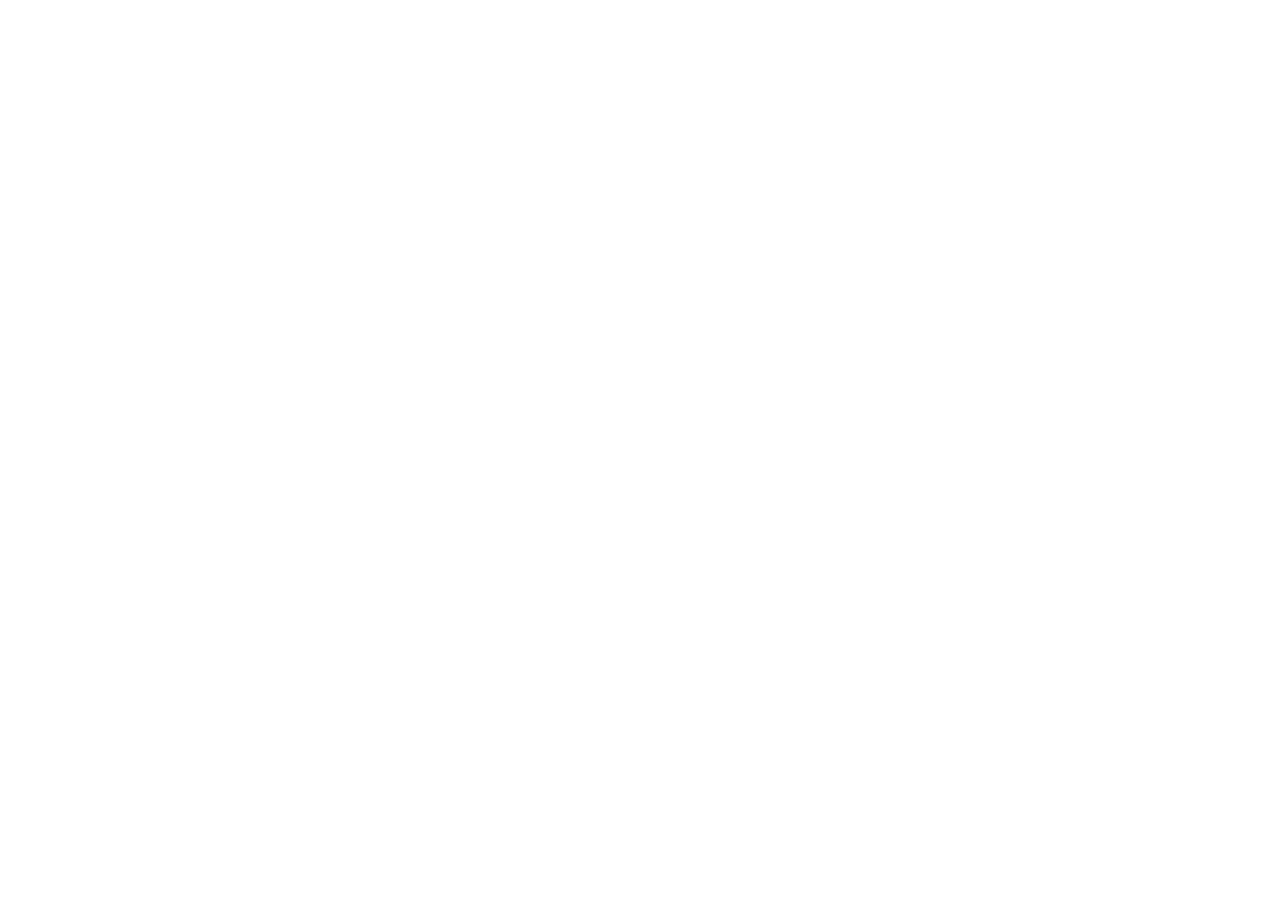
==== commit ed1f0654: "Сайт переехал на doveron.ru Co-Authored-By: Claude Opus 5.5 <noreply@anthropic.com>" ====
--- a/how-it-works.html
+++ b/how-it-works.html
@@ -1,8 +1 @@
-<!DOCTYPE html><html lang="ru"><head><meta charset="UTF-8"><meta name="viewport" content="width=device-width, initial-scale=1"><title>Как работает Doveron — подключение, проверки и безопасность</title><meta name="description" content="Как Doveron подключает всех ИИ-агентов компании к системам и проверяет каждое их действие: подключение, путь действия, проверки, безопасность, вопросы."><meta name="theme-color" content="#090c10"><link rel="icon" type="image/svg+xml" href="data:image/svg+xml,%3Csvg xmlns='http://www.w3.org/2000/svg' viewBox='0 0 64 64'%3E%3Crect width='64' height='64' rx='16' fill='%232872ff'/%3E%3Cpath d='M19 15h11a17 17 0 0 1 0 34H19z' fill='none' stroke='white' stroke-width='6' stroke-linejoin='round'/%3E%3Cpath d='m25.5 32.5 5 5 9-10' fill='none' stroke='white' stroke-width='5' stroke-linecap='round' stroke-linejoin='round'/%3E%3C/svg%3E"><link rel="stylesheet" href="styles.css?v=2026092614377"><link rel="stylesheet" href="system.css?v=2026092614377"><link rel="stylesheet" href="platform.css?v=2026092614377"></head><body class="electric-theme"><a class="skip" href="#main">К содержанию</a><header class="header tech-header"><div class="nav wrap"><a class="brand" href="index.html" aria-label="Doveron — на главную"><span class="brand-mark" aria-hidden="true"><svg viewBox="0 0 64 64" aria-hidden="true"><path d="M19 15h11a17 17 0 0 1 0 34H19z" fill="none" stroke="#fff" stroke-width="6" stroke-linejoin="round"/><path d="m25.5 32.5 5 5 9-10" fill="none" stroke="#fff" stroke-width="5" stroke-linecap="round" stroke-linejoin="round"/></svg></span>doveron<span class="brand-dot">.</span></a><nav id="main-nav" aria-label="Основная навигация"><a href="index.html#pain">Проблема</a><a href="index.html#example">Пример</a><a href="index.html#problems">Преимущества</a><a href="index.html#pricing">Цены</a><a href="how-it-works.html" aria-current="page">Как работает</a></nav><button class="menu-toggle" aria-label="Открыть меню" aria-expanded="false" aria-controls="main-nav"><span></span><span></span></button></div></header><main id="main"><section class="vx hw-hero"><div class="wrap"><a class="back-link" href="index.html">← На главную</a><span class="kicker">КАК РАБОТАЕТ DOVERON</span><h1>От подключения <br><span class="gradient-text">до проверенного действия.</span></h1><p>Doveron встаёт между всеми ИИ-агентами компании и её системами. Агенты подключаются в одну точку, общаются через неё, а агент-контролёр проверяет каждое действие до выполнения.</p><div class="hw-hero-links"><a class="plain-link" href="#connect">Подключение ↓</a><a class="plain-link" href="#flow">Путь действия ↓</a><a class="plain-link" href="#security">Безопасность ↓</a><a class="plain-link" href="#faq">Вопросы ↓</a></div></div></section><section class="vx vx-section" id="connect"><div class="wrap"><div class="vx-head"><div><span class="kicker">ПОДКЛЮЧЕНИЕ</span><h2>Три шага. <br><span class="gradient-text">Без разработки.</span></h2></div><p>Не нужно встраивать проверки в код каждого агента. Системы, агенты и правила подключаются к Doveron один раз.</p></div><div class="hw-steps"><article class="hw-step"><span class="hw-num">01</span><h3>Подключите системы</h3><p>Войдите в 1С, Битрикс24, amoCRM, МойСклад или любой из 1000+ сервисов. Ключи хранятся в Doveron в зашифрованном виде — не в коде агентов.</p><em>Минуты</em></article><article class="hw-step"><span class="hw-num">02</span><h3>Подключите агентов</h3><p>Каждый агент получает один адрес и свой ключ. Подходит любой агент с поддержкой MCP или HTTP: YandexGPT, GigaChat, Claude, собственный.</p><em>Один адрес</em></article><article class="hw-step"><span class="hw-num">03</span><h3>Задайте правила</h3><p>Роли и права агентов, лимиты по суммам и количеству, что сверять с данными. Готовые шаблоны для торговли, склада и учёта.</p><em>Шаблоны</em></article></div><div class="hw-code-row"><div><h3>Агенту достаточно одного адреса</h3><p>Для агентов с поддержкой MCP это одна запись в настройках. Через этот адрес агент видит все разрешённые ему системы и других агентов — и ничего сверх своих прав.</p><ul class="hw-list"><li>Отдельный ключ для каждого агента</li><li>Отзыв доступа одной кнопкой</li><li>MCP для инструментов, A2A — для общения агентов</li></ul></div><pre class="hw-code" aria-label="Пример настройки агента"><span class="hw-code-bar"><i></i><i></i><i></i>agent-config.json</span><span class="c-k">{</span>
-  <span class="c-s">"mcpServers"</span>: {
-    <span class="c-s">"doveron"</span>: {
-      <span class="c-s">"url"</span>: <span class="c-v">"https://gateway.doveron/mcp"</span>,
-      <span class="c-s">"headers"</span>: { <span class="c-s">"Authorization"</span>: <span class="c-v">"Bearer agent_sklad_…"</span> }
-    }
-  }
-<span class="c-k">}</span></pre></div><p class="ex-note">Адрес и ключ в примере условные.</p></div></section><section class="vx vx-section" id="flow"><div class="wrap"><div class="vx-head"><div><span class="kicker">ПУТЬ ОДНОГО ДЕЙСТВИЯ</span><h2>Семь шагов <br><span class="gradient-text">за доли секунды.</span></h2></div><p>Каждый запрос агента проходит один и тот же путь. Если любая проверка не пройдена, действие не выполняется, а агент получает причину и верные данные.</p></div><ol class="hw-flow"><li class="hw-flow-in"><span class="hw-flow-dot" aria-hidden="true"></span><div><b>Агент</b><strong>Отправляет намерение</strong><p>Агент склада хочет поставить резерв 10 шт. Ergo Pro.</p></div></li><li class="hw-flow-ok"><span class="hw-flow-dot" aria-hidden="true"></span><div><b>Права</b><strong>Можно ли этому агенту</strong><p>Роль «склад»: резервы разрешены, удаление — нет.</p></div></li><li class="hw-flow-ok"><span class="hw-flow-dot" aria-hidden="true"></span><div><b>Данные</b><strong>Сверка с источником</strong><p>МойСклад: в наличии 24 шт. — резерв возможен.</p></div></li><li class="hw-flow-ok"><span class="hw-flow-dot" aria-hidden="true"></span><div><b>Правила</b><strong>Лимиты и условия</strong><p>Лимит агента — до 100 шт. за операцию.</p></div></li><li class="hw-flow-ok"><span class="hw-flow-dot" aria-hidden="true"></span><div><b>Безопасность</b><strong>Данные и инструкции</strong><p>Персональные данные замаскированы, вредоносных инструкций нет.</p></div></li><li class="hw-flow-dec"><span class="hw-flow-dot" aria-hidden="true"></span><div><b>Решение</b><strong>Контролёр решает сам</strong><p>Разрешено автоматически. Ошибка — вернуть агенту на исправление. Угроза — заблокировать.</p></div></li><li class="hw-flow-log"><span class="hw-flow-dot" aria-hidden="true"></span><div><b>История</b><strong>Всё записано</strong><p>Кто, что, по какому правилу и с каким результатом.</p></div></li></ol></div></section><section class="vx vx-section" id="checks"><div class="wrap"><div class="vx-head"><div><span class="kicker">ЧТО ПРОВЕРЯЕТ КОНТРОЛЁР</span><h2>Большинство проверок <br><span class="gradient-text">без языковой модели.</span></h2></div><p>Права, лимиты и данные проверяются правилами и запросами к вашим системам: быстро и всегда одинаково. Модель подключается только для свободного текста.</p></div><div class="hw-table"><table><thead><tr><th>Проверка</th><th>Пример</th><th>Как</th><th>Скорость</th></tr></thead><tbody><tr><td><strong>Права агента</strong></td><td>Может ли агент поддержки менять цены в 1С</td><td>Правила</td><td>Мгновенно</td></tr><tr><td><strong>Данные</strong></td><td>Есть ли 10 шт. на складе, совпадает ли цена с прайсом</td><td>Запрос к системе</td><td>Доли секунды</td></tr><tr><td><strong>Лимиты</strong></td><td>Счёт не больше лимита клиента, скидка не больше 10%</td><td>Правила</td><td>Мгновенно</td></tr><tr><td><strong>Факты в тексте</strong></td><td>«Доставка за 2 дня, скидка 15%» в ответе клиенту</td><td>Языковая модель + сверка</td><td>Около секунды</td></tr><tr><td><strong>Безопасность</strong></td><td>Чужие данные в ответе, вредоносная инструкция в сообщении</td><td>Фильтры + модель</td><td>Около секунды</td></tr></tbody></table></div></div></section><section class="vx vx-section" id="a2a"><div class="wrap"><div class="hw-a2a"><div><span class="kicker">АГЕНТЫ ОБЩАЮТСЯ ЧЕРЕЗ DOVERON</span><h2>Задача переходит <br><span class="gradient-text">от агента к агенту.</span></h2><p>Агенты разных поставщиков не знают форматов друг друга. Doveron передаёт задачи между ними по общему протоколу — с теми же правами, проверками и историей, что и действия в системах.</p></div><div class="hw-chat" aria-label="Пример передачи задачи между агентами"><div class="hw-msg"><b>Агент поддержки · YandexGPT</b><p>Клиенту «Ромашка» нужно 10 × Ergo Pro. Есть на складе?</p></div><div class="hw-msg hw-msg-v"><b>Doveron</b><p>Передано агенту склада · права ✓ · клиент amoCRM #4812 = 1С</p></div><div class="hw-msg hw-msg-r"><b>Агент склада · собственный</b><p>На складе 24 шт. Резерв 10 шт. поставлен.</p></div><div class="hw-msg hw-msg-v"><b>Doveron</b><p>Сверено с МоимСкладом ✓ · лимит ✓ · записано в историю</p></div></div></div></div></section><section class="vx vx-section" id="security"><div class="wrap"><div class="vx-head"><div><span class="kicker">БЕЗОПАСНОСТЬ И ДАННЫЕ</span><h2>Всё идёт через Doveron. <br><span class="gradient-text">Поэтому защита — основа.</span></h2></div><p>Единая точка подключения должна быть защищена лучше, чем каждая система по отдельности. Вот принципы, на которых строится сервис.</p></div><div class="hw-sec"><div><strong>Шифрование</strong><p>Ключи от систем и данные клиентов шифруются при хранении и передаче.</p></div><div><strong>Маскирование ПДн</strong><p>Персональные данные скрываются до передачи во внешние модели.</p></div><div><strong>Изоляция клиентов</strong><p>Данные каждой компании хранятся и обрабатываются отдельно.</p></div><div><strong>Серверы в РФ</strong><p>Хранение и обработка — на территории России по 152-ФЗ.</p></div><div><strong>Не обучаем модели</strong><p>Ваши данные не используются для обучения каких-либо моделей.</p></div><div><strong>Полный журнал</strong><p>Каждое действие и решение доступны для аудита и выгрузки.</p></div></div><p class="ex-note">Подробности — в <a href="legal/privacy.html">политике обработки данных</a> и <a href="legal/dpa.html">соглашении об обработке данных клиентов</a>.</p></div></section><section class="vx vx-section" id="modes"><div class="wrap"><div class="vx-head"><div><span class="kicker">РЕЖИМЫ</span><h2>До выполнения — <br><span class="gradient-text">или для наблюдения.</span></h2></div><p>Основной режим останавливает ошибки до того, как они случились. Режим наблюдения помогает начать без риска и увидеть, что делают агенты сейчас.</p></div><div class="hw-modes"><article class="is-main"><span>ОСНОВНОЙ</span><h3>Контроль до выполнения</h3><p>Действие выполняется только после проверки. Ошибка возвращается агенту на исправление, клиент её не видит.</p><ul class="hw-list"><li>Защищает деньги, склад и клиентов</li><li>Решения — автоматически</li><li>Ошибки исправляются до клиента</li></ul></article><article><span>ДЛЯ СТАРТА</span><h3>Наблюдение</h3><p>Doveron видит действия агентов и оценивает их, но не останавливает. Подходит, чтобы за неделю получить табель надёжности и настроить правила.</p><ul class="hw-list"><li>Нулевой риск для текущих процессов</li><li>Табель надёжности каждого агента</li><li>Переход в основной режим одной кнопкой</li></ul></article></div></div></section><section class="vx vx-section" id="faq"><div class="wrap hw-faq"><div><span class="kicker">ВОПРОСЫ</span><h2>Частые <br><span class="gradient-text">вопросы.</span></h2></div><div class="hw-faq-list"><details><summary>Нужно ли переделывать агентов?</summary><p>Нет. Агент меняет адрес, по которому обращается к системам, на адрес Doveron. Логика и модель агента остаются вашими.</p></details><details><summary>С какими моделями и агентами работает Doveron?</summary><p>С любыми: YandexGPT, GigaChat, Claude, открытые модели и собственные агенты. Правила и проверки одинаковы для всех — поэтому оценка независимая.</p></details><details><summary>Насколько замедляются агенты?</summary><p>Проверка прав и лимитов занимает миллисекунды, сверка с системой — доли секунды. Проверка свободного текста языковой моделью — около секунды, её включают только там, где это нужно.</p></details><details><summary>Что если Doveron недоступен?</summary><p>Поведение задаёте вы: остановить действия агентов или пропускать только чтение данных. Молча пропустить непроверенное действие шлюз не может.</p></details><details><summary>Что происходит, когда агент ошибся?</summary><p>Контролёр останавливает действие до выполнения и возвращает агенту причину и верные данные из ваших систем. Агент исправляется сам, исправление проходит проверку заново — клиент видит только правильный результат.</p></details><details><summary>Где хранятся данные?</summary><p>На серверах в России. Данные клиентов обрабатываются по поручению в рамках соглашения об обработке данных и не используются ни для чего другого.</p></details><details><summary>Сколько стоит?</summary><p>Малому бизнесу — тариф «Старт»: 1 990 ₽ в месяц за одного агента и 2 000 проверок. Среднему — «Бизнес»: 4 990 ₽ за двух агентов и 5 000 проверок. При 3–8 агентах цена зависит от объёма: от 0,80 до 0,45 ₽ за проверку. Для корпораций — индивидуальные условия. Первые 14 дней бесплатно.</p></details></div></div></section><section class="pilot-section wrap" id="pilot"><div class="pilot-wash" aria-hidden="true"></div><div class="pilot-content"><span class="kicker">НАЧНИТЕ С КОНТРОЛЯ</span><h2>Доверьте агентам работу. <br>Контроль возьмёт Doveron.</h2><p>Первые 14 дней — бесплатно.</p><button class="button dark" data-audit>Включить контроль агентов <span aria-hidden="true">↗</span></button></div></section></main><footer class="vfoot"><div class="wrap"><div class="vfoot-top"><div><a class="brand" href="index.html">doveron<span class="brand-dot">.</span></a><p>Одно подключение. Любые агенты. Каждое действие проверено.</p></div><div class="vfoot-links"><a href="legal/privacy.html">Политика обработки персональных данных</a><a href="legal/consent.html">Согласие на обработку персональных данных</a><a href="legal/offer.html">Публичная оферта</a><a href="legal/dpa.html">Соглашение об обработке данных клиентов</a><a href="how-it-works.html">Как работает</a></div></div><div class="vfoot-req"><span>ИП Туезов Д. В.</span><span>ИНН 030696970336</span><span>ОГРНИП 324030000003052</span><a href="mailto:hello@ammfund.com">hello@ammfund.com</a><span>Ранний доступ · 2026</span></div></div></footer><dialog id="audit-dialog" aria-labelledby="dialog-title"><button class="dialog-close" aria-label="Закрыть">×</button><span class="eyebrow">НАЧНЁМ С ВАШЕГО СЦЕНАРИЯ</span><h2 id="dialog-title">Включим контроль <br>над вашими ИИ-агентами.</h2><p>Выберем системы для подключения, источники проверки и действия, которым нужны разрешения.</p><form id="audit-form"><label>Компания<input name="company" required maxlength="120" autocomplete="organization" placeholder="Название компании"></label><label>Рабочий email<input name="email" type="email" required maxlength="180" autocomplete="email" placeholder="you@company.ru"></label><label>Сценарий<select name="scenario"><option>Подключить агентов к 1С, Битрикс24, amoCRM, МоемуСкладу</option><option>Связать нескольких агентов между собой</option><option>Права, лимиты и автоматический контроль</option><option>Проверка ответов агентов по данным</option><option>Партнёрство для интеграторов</option></select></label><label class="consent-check"><input type="checkbox" name="consent" required><span>Даю <a href="legal/consent.html" target="_blank" rel="noopener">согласие на обработку персональных данных</a> и принимаю <a href="legal/privacy.html" target="_blank" rel="noopener">политику обработки</a></span></label><p class="form-note">Демонстрационная форма: данные не отправляются. Можно скачать запрос и передать его команде продукта.</p><button class="button primary" type="submit">Скачать запрос на внедрение <span aria-hidden="true">↓</span></button><p class="form-result" role="status" hidden>Запрос подготовлен. Файл скачан на ваше устройство; данные никуда не отправлены.</p></form></dialog><script src="script.js?v=2026092614377"></script></body></html>+<!DOCTYPE html><html lang="ru"><head><meta charset="UTF-8"><title>Doveron</title><meta name="robots" content="noindex"><link rel="canonical" href="https://doveron.ru/how-it-works.html"><meta http-equiv="refresh" content="0; url=https://doveron.ru/how-it-works.html"><script>location.replace("https://doveron.ru/how-it-works.html"+location.hash)</script></head><body style="background:#090c10;color:#eef3fa;font-family:sans-serif;padding:40px">Сайт переехал: <a style="color:#8fc2ff" href="https://doveron.ru/how-it-works.html">https://doveron.ru/how-it-works.html</a></body></html>
